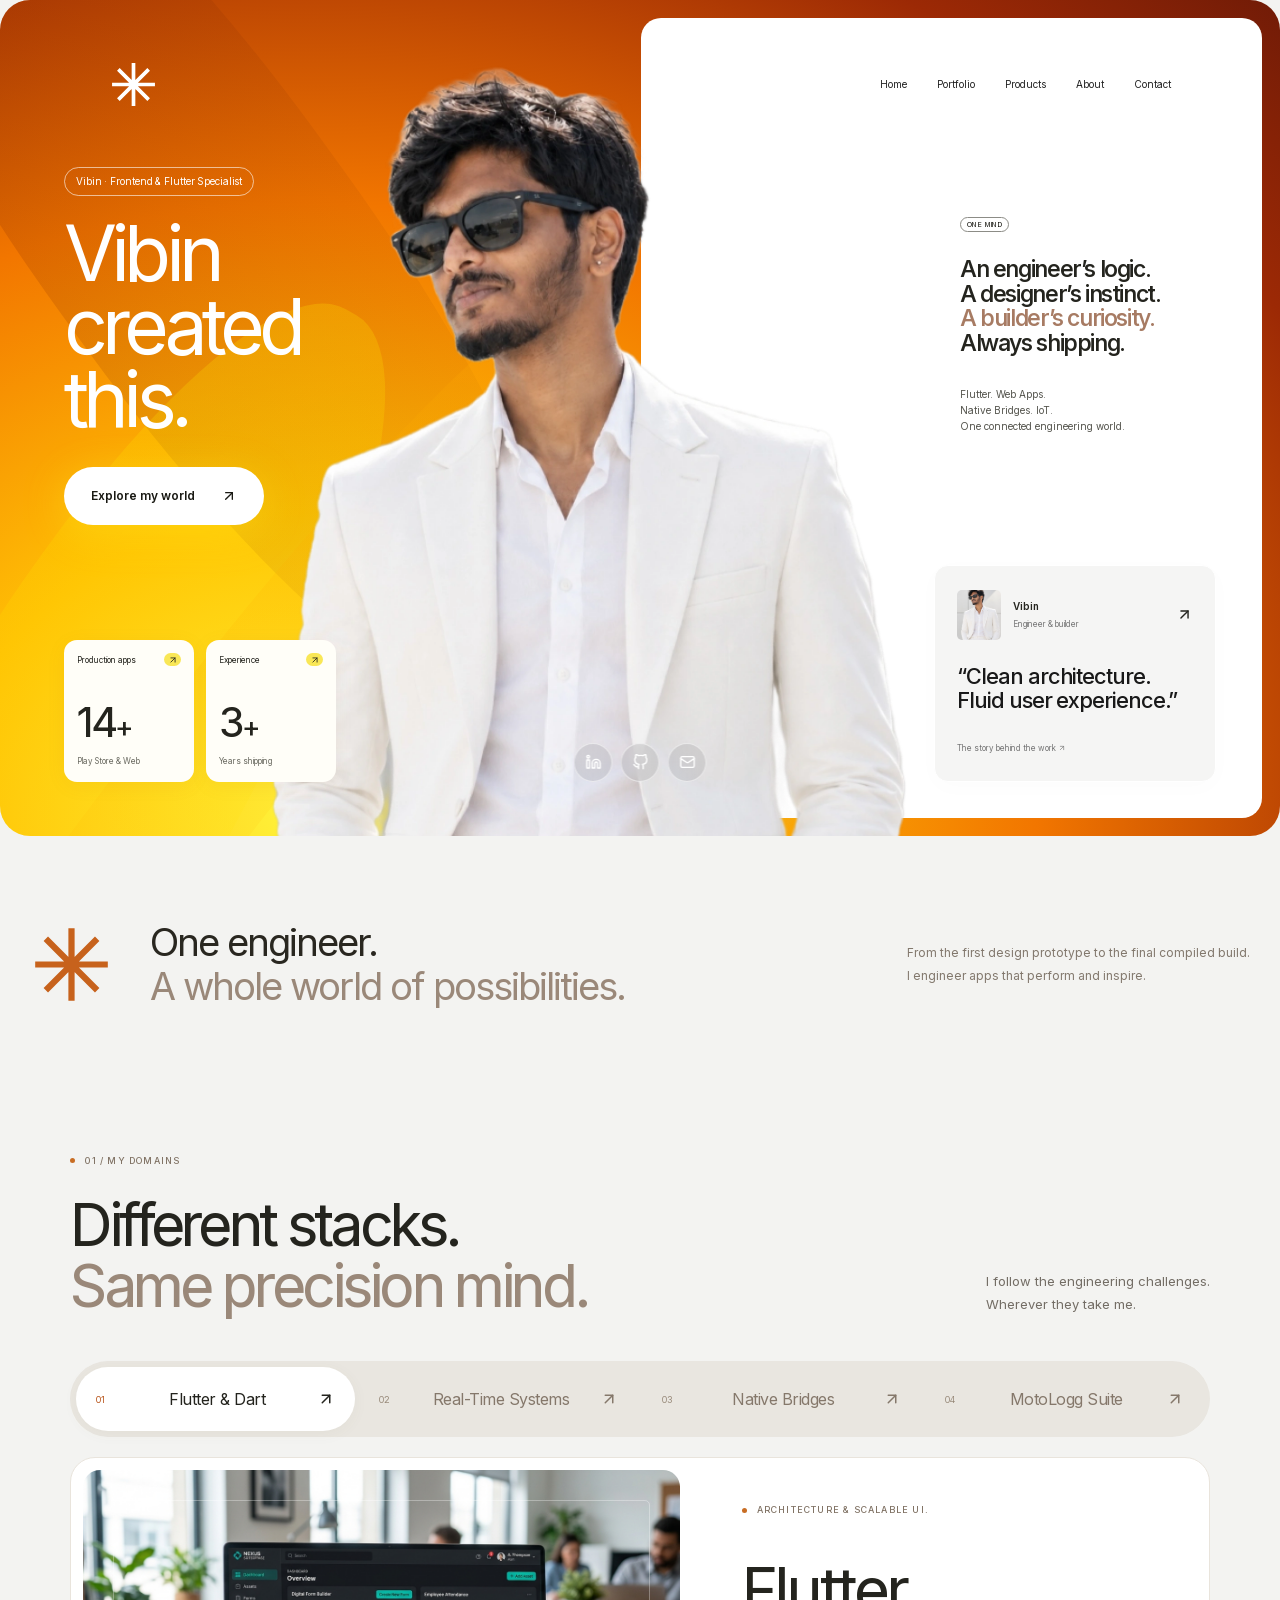
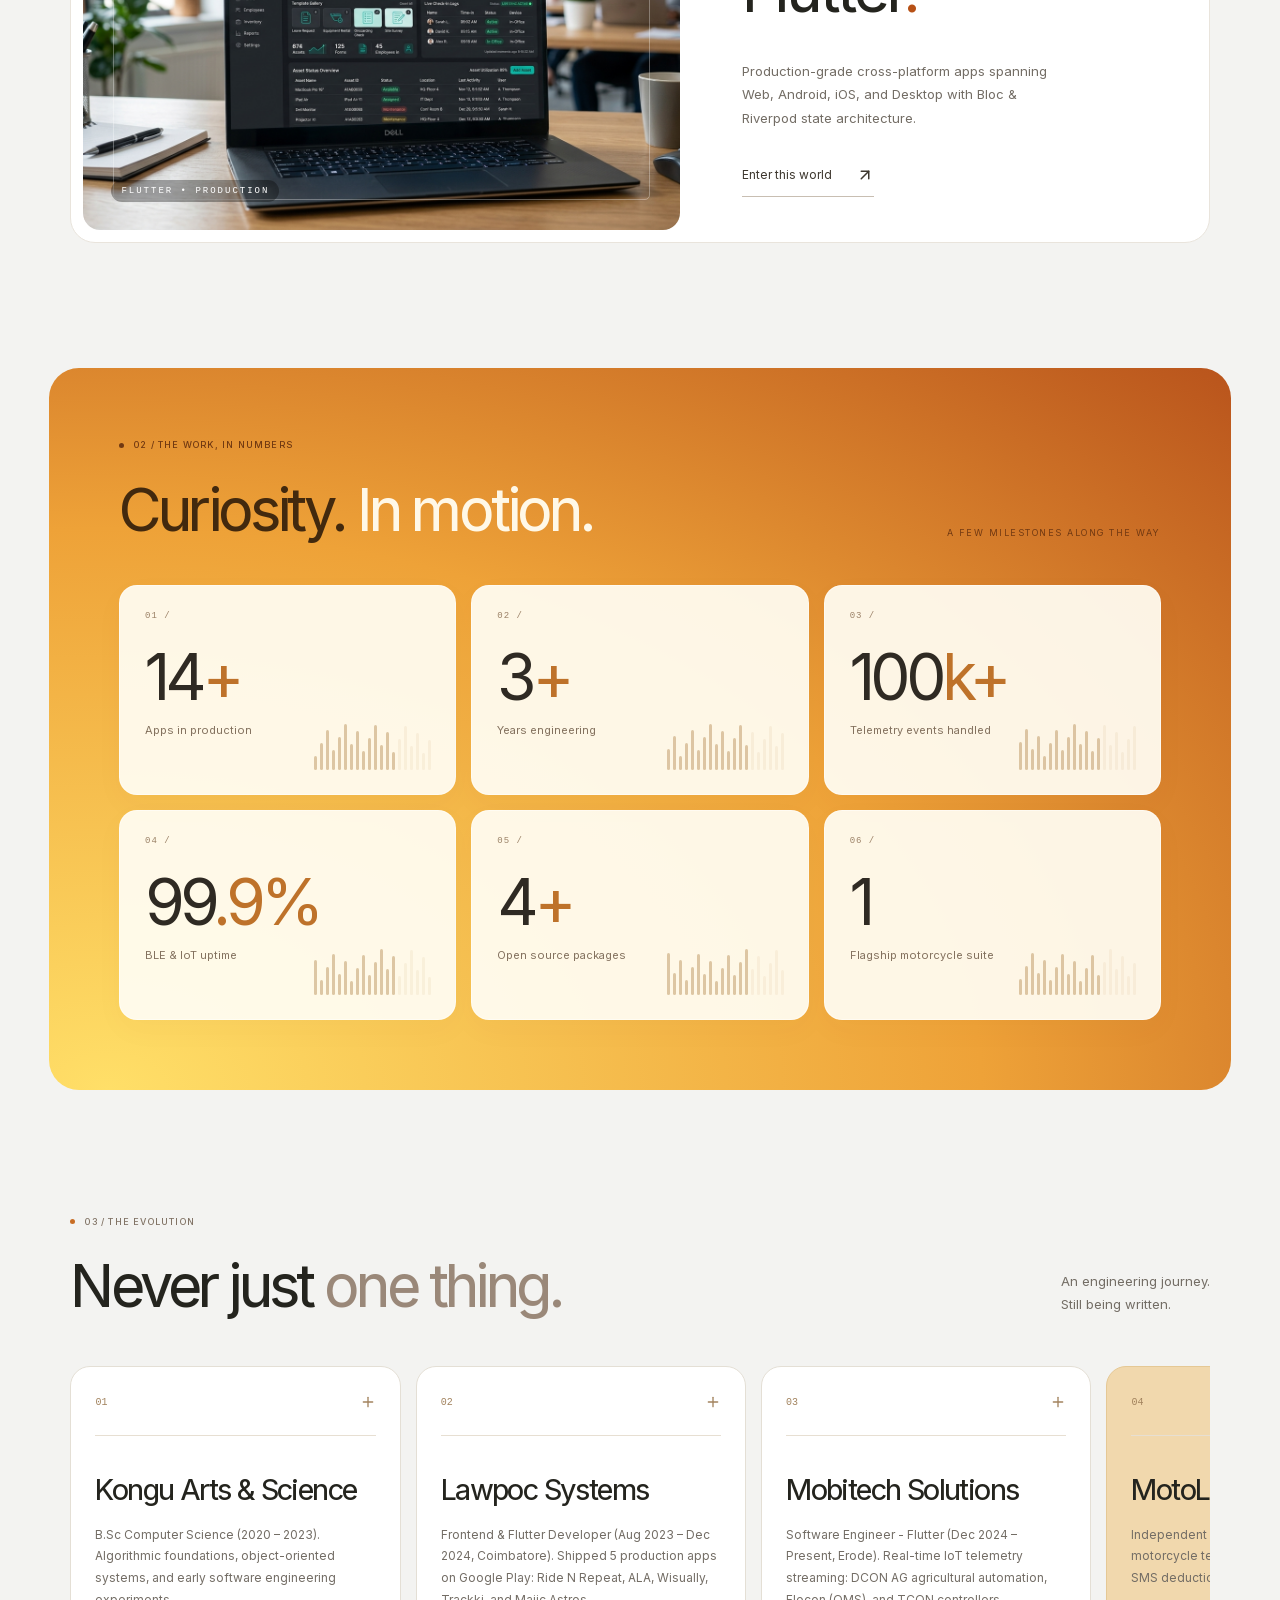
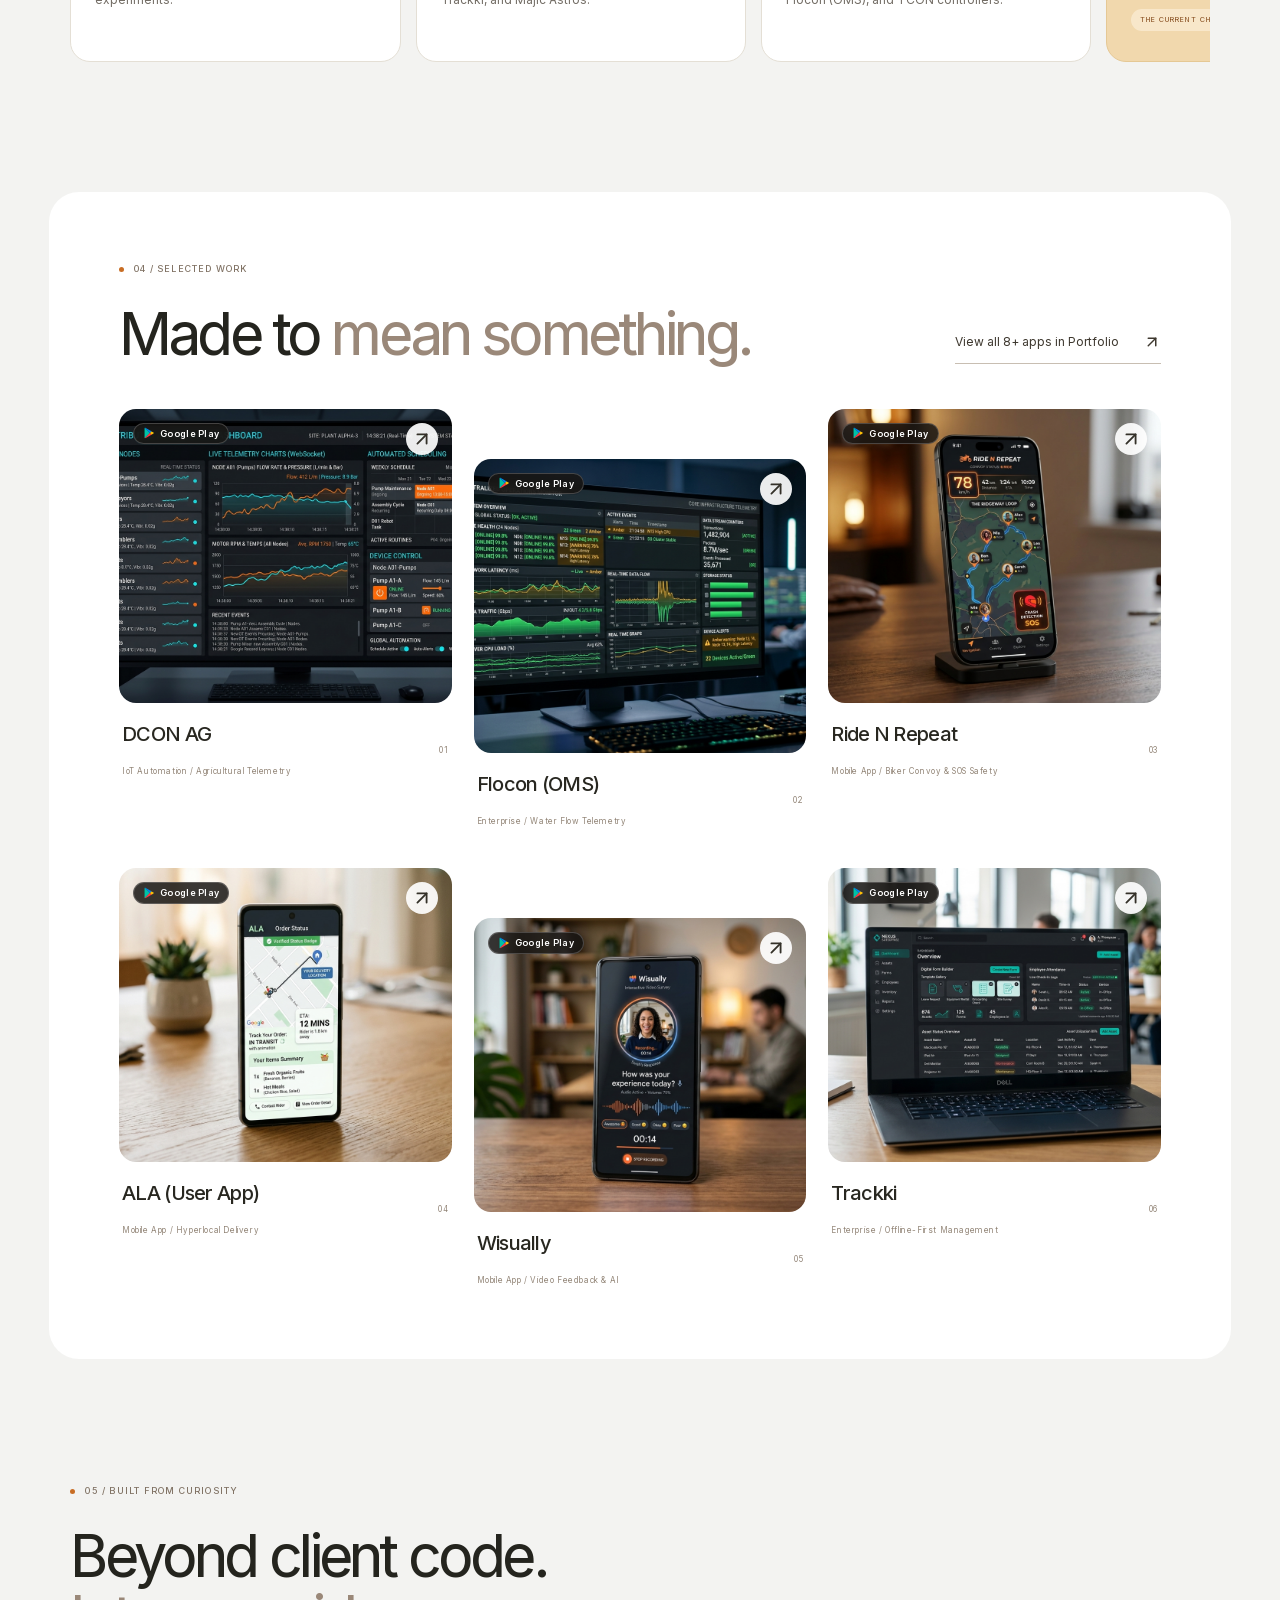
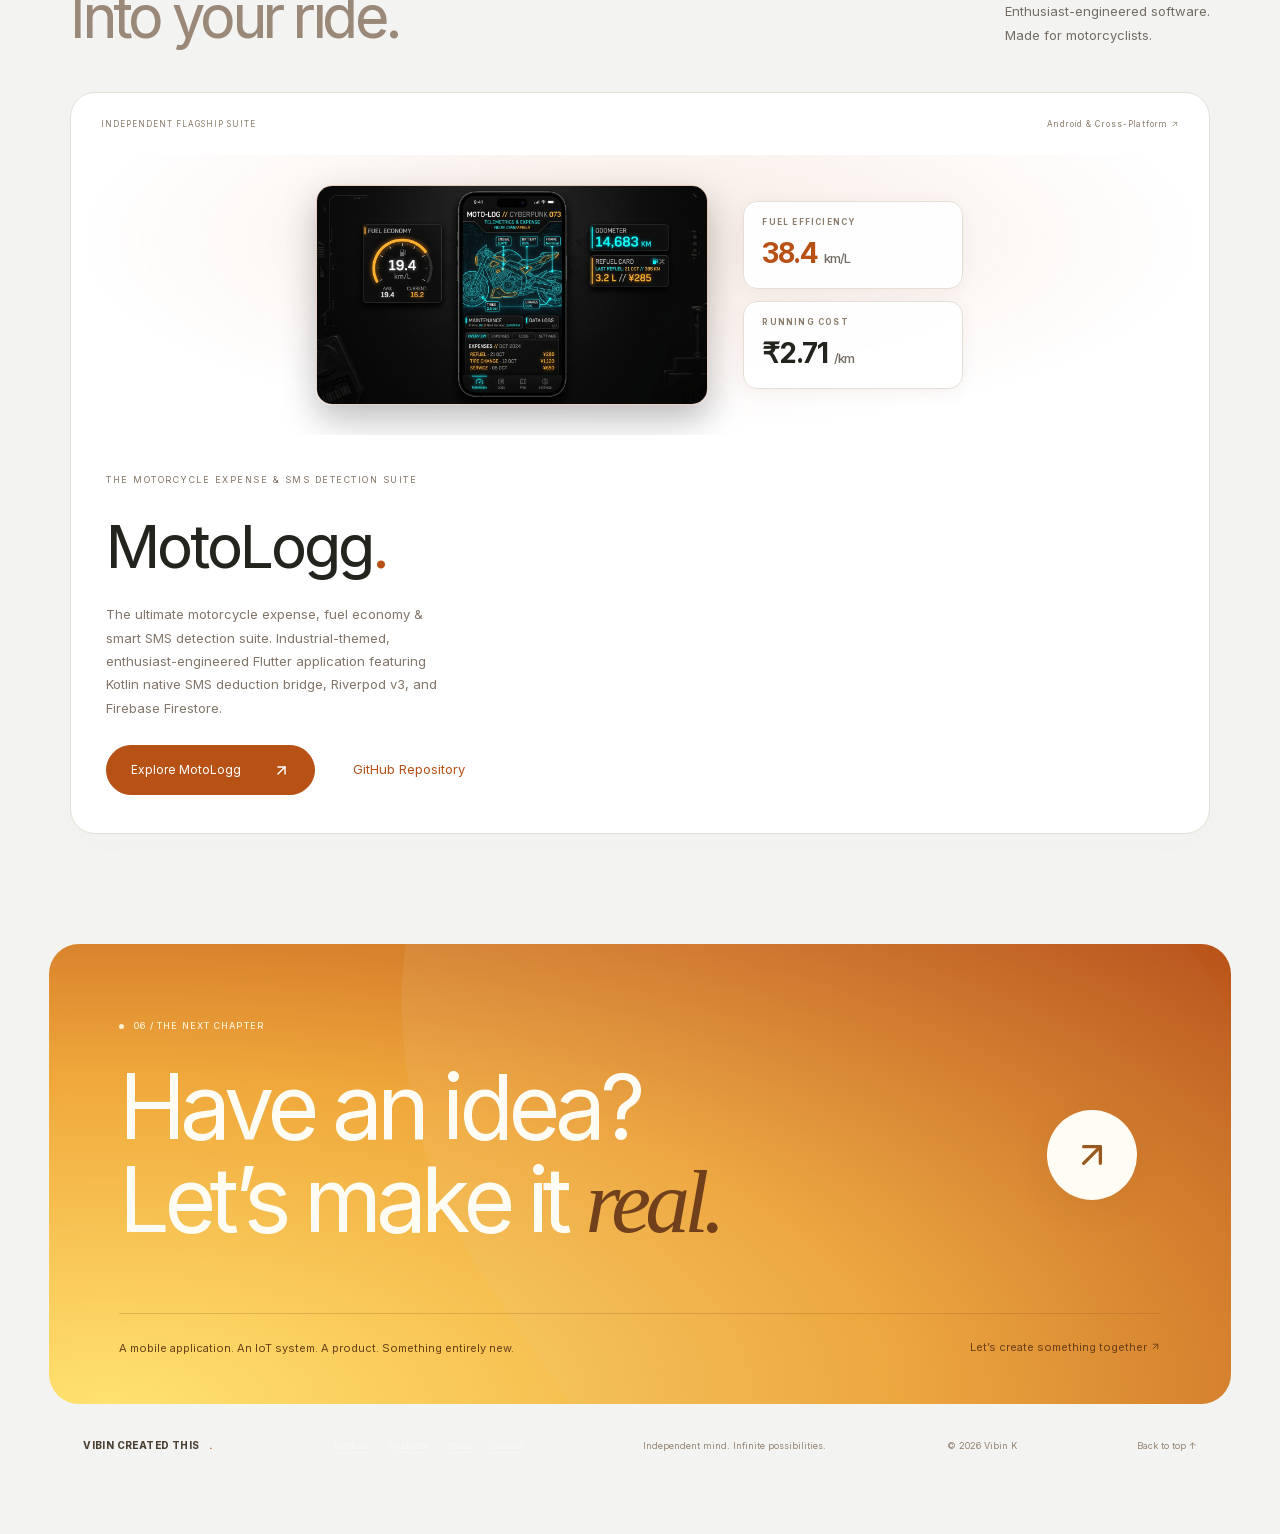
==== index.html @ 24748ceb "initial commit" ====
<!DOCTYPE html>
<html lang="en" class="scroll-smooth">
<head>
  <meta charset="utf-8"/>
  <meta name="viewport" content="width=device-width, initial-scale=1"/>
  <link rel="preload" as="image" href="creator/vibin-hero-portrait.webp" fetchpriority="high"/>
  <link rel="stylesheet" href="css/base.css"/>
  <link rel="stylesheet" href="css/editorial.css"/>
  <link rel="stylesheet" href="css/vibink.css"/>
  <title>Vibin Created This | Frontend Engineer &amp; Flutter Specialist</title>
  <meta name="description" content="Frontend Engineer and Flutter Specialist with 3+ years experience building production applications, IoT telemetry platforms, and MOTO LOGG."/>
  <meta name="theme-color" content="#f3f3f1"/>
  <link rel="shortcut icon" href="favicon.ico"/>
  <link rel="icon" href="favicon.ico" type="image/x-icon" sizes="any"/>
  <link rel="icon" href="icon-192.png" type="image/png" sizes="192x192"/>
  <link rel="icon" href="icon.png" type="image/png" sizes="512x512"/>
  <link rel="apple-touch-icon" href="apple-touch-icon.png"/>
  <script src="js/main.js" defer></script>
</head>
<body class="min-h-screen flex flex-col bg-[#f3f3f1] text-[#24241e] antialiased selection:bg-amber-500/30 selection:text-amber-200">
  <div class="hub editorial-theme" id="top">
    <a class="skip-link" href="#main">Skip to content</a>

    <header class="hub-nav editorial-nav">
      <a class="wordmark" aria-label="Vibin Created This home" href="index.html">
        <span class="brand-symbol">
          <svg width="1em" height="1em" viewBox="0 0 32 32" fill="none" aria-hidden="true" focusable="false">
            <path d="M16 2v28M2 16h28M6.1 6.1l19.8 19.8M6.1 25.9L25.9 6.1" stroke="currentColor" stroke-width="2.4"></path>
          </svg>
        </span>
        <span>VIBIN<br/>CREATED THIS<span class="red">.</span></span>
      </a>

      <nav aria-label="Main navigation" class="">
        <a aria-current="page" href="index.html">Home</a>
        <a href="portfolio.html">Portfolio</a>
        <a href="products.html">Products</a>
        <a href="about.html">About</a>
        <a href="contact.html">Contact</a>
      </nav>

      <a class="nav-contact" href="contact.html">
        Let’s talk <svg xmlns="http://www.w3.org/2000/svg" width="14" height="14" viewBox="0 0 24 24" fill="none" stroke="currentColor" stroke-width="2" stroke-linecap="round" stroke-linejoin="round" class="lucide lucide-arrow-up-right"><path d="M7 7h10v10"></path><path d="M7 17 17 7"></path></svg>
      </a>

      <button class="menu-toggle" aria-label="Open menu" aria-expanded="false">
        <svg xmlns="http://www.w3.org/2000/svg" width="24" height="24" viewBox="0 0 24 24" fill="none" stroke="currentColor" stroke-width="2" stroke-linecap="round" stroke-linejoin="round" class="lucide lucide-menu"><line x1="4" x2="20" y1="12" y2="12"></line><line x1="4" x2="20" y1="6" y2="6"></line><line x1="4" x2="20" y1="18" y2="18"></line></svg>
      </button>
    </header>

    <main id="main">
      <div class="home-editorial">
        <!-- HERO SECTION -->
        <section class="editorial-hero" aria-label="Vibin K, Frontend Engineer &amp; Flutter Specialist">
          <div class="editorial-frame">
            <div class="editorial-white-panel" aria-hidden="true"></div>
            <div class="editorial-ribbons" aria-hidden="true"><i></i><i></i><i></i></div>
            <noscript><style>.editorial-hero .editorial-portrait img { opacity: 1 !important; }</style></noscript>
            <div class="editorial-portrait">
              <img data-ready="true" src="creator/vibin-hero-portrait.webp" alt="Vibin K, Frontend Engineer and Flutter Specialist" width="1757" height="2220" fetchpriority="high" loading="eager" decoding="async"/>
            </div>
            <div class="editorial-intro">
              <span class="editorial-pill">Vibin · Frontend &amp; Flutter Specialist</span>
              <h1>
                <span class="editorial-title-line">Vibin</span>
                <span class="editorial-title-line">created</span>
                <span class="editorial-title-line">this.</span>
              </h1>
              <a class="editorial-button" href="portfolio.html">
                Explore my world 
                <svg xmlns="http://www.w3.org/2000/svg" width="16" height="16" viewBox="0 0 24 24" fill="none" stroke="currentColor" stroke-width="2" stroke-linecap="round" stroke-linejoin="round" class="lucide lucide-arrow-up-right"><path d="M7 7h10v10"></path><path d="M7 17 17 7"></path></svg>
              </a>
            </div>
            <aside class="editorial-note">
              <span class="editorial-mini-pill">ONE MIND</span>
              <h2>An engineer’s logic.<br/>A designer’s instinct.<br/><span>A builder’s curiosity.</span><br/>Always shipping.</h2>
              <p>Flutter. Web Apps.<br/>Native Bridges. IoT.<br/>One connected engineering world.</p>
            </aside>
            <div class="editorial-stats">
              <div>
                <span>Production apps <i><svg xmlns="http://www.w3.org/2000/svg" width="24" height="24" viewBox="0 0 24 24" fill="none" stroke="currentColor" stroke-width="2" stroke-linecap="round" stroke-linejoin="round" class="lucide lucide-arrow-up-right inline-arrow" aria-hidden="true"><path d="M7 7h10v10"></path><path d="M7 17 17 7"></path></svg></i></span>
                <strong>14<span>+</span></strong>
                <small>Play Store &amp; Web</small>
              </div>
              <div>
                <span>Experience <i><svg xmlns="http://www.w3.org/2000/svg" width="24" height="24" viewBox="0 0 24 24" fill="none" stroke="currentColor" stroke-width="2" stroke-linecap="round" stroke-linejoin="round" class="lucide lucide-arrow-up-right inline-arrow" aria-hidden="true"><path d="M7 7h10v10"></path><path d="M7 17 17 7"></path></svg></i></span>
                <strong>3<span>+</span></strong>
                <small>Years shipping</small>
              </div>
            </div>
            <div class="editorial-socials">
              <a href="https://www.linkedin.com/in/vibin-k-a2490424a" target="_blank" rel="noreferrer" aria-label="LinkedIn">
                <svg xmlns="http://www.w3.org/2000/svg" width="16" height="16" viewBox="0 0 24 24" fill="none" stroke="currentColor" stroke-width="2" stroke-linecap="round" stroke-linejoin="round" class="lucide lucide-linkedin"><path d="M16 8a6 6 0 0 1 6 6v7h-4v-7a2 2 0 0 0-2-2 2 2 0 0 0-2 2v7h-4v-7a6 6 0 0 1 6-6z"></path><rect width="4" height="12" x="2" y="9"></rect><circle cx="4" cy="4" r="2"></circle></svg>
              </a>
              <a href="https://github.com/vibink" target="_blank" rel="noreferrer" aria-label="GitHub">
                <svg xmlns="http://www.w3.org/2000/svg" width="16" height="16" viewBox="0 0 24 24" fill="none" stroke="currentColor" stroke-width="2" stroke-linecap="round" stroke-linejoin="round"><path d="M9 19c-5 1.5-5-2.5-7-3m14 6v-3.87a3.37 3.37 0 0 0-.94-2.61c3.14-.35 6.44-1.54 6.44-7A5.44 5.44 0 0 0 20 4.77 5.07 5.07 0 0 0 19.91 1S18.73.65 16 2.48a13.38 13.38 0 0 0-7 0C6.27.65 5.09 1 5.09 1A5.07 5.07 0 0 0 5 4.77a5.44 5.44 0 0 0-1.5 3.78c0 5.42 3.3 6.61 6.44 7A3.37 3.37 0 0 0 9 18.13V22"></path></svg>
              </a>
              <a href="mailto:vibin1023@gmail.com" aria-label="Email">
                <svg xmlns="http://www.w3.org/2000/svg" width="16" height="16" viewBox="0 0 24 24" fill="none" stroke="currentColor" stroke-width="2" stroke-linecap="round" stroke-linejoin="round"><rect width="20" height="16" x="2" y="4" rx="2"></rect><path d="m22 7-8.97 5.7a1.94 1.94 0 0 1-2.06 0L2 7"></path></svg>
              </a>
            </div>
            <a class="editorial-quote" href="about.html">
              <div class="editorial-quote-author">
                <img src="creator/vibin.webp" alt="Vibin K" width="840" height="1050"/>
                <span>Vibin<small>Engineer &amp; builder</small></span>
                <svg xmlns="http://www.w3.org/2000/svg" width="17" height="17" viewBox="0 0 24 24" fill="none" stroke="currentColor" stroke-width="2" stroke-linecap="round" stroke-linejoin="round" class="lucide lucide-arrow-up-right"><path d="M7 7h10v10"></path><path d="M7 17 17 7"></path></svg>
              </div>
              <p>“Clean architecture.<br/>Fluid user experience.”</p>
              <span class="editorial-quote-link">The story behind the work <svg xmlns="http://www.w3.org/2000/svg" width="24" height="24" viewBox="0 0 24 24" fill="none" stroke="currentColor" stroke-width="2" stroke-linecap="round" stroke-linejoin="round" class="lucide lucide-arrow-up-right inline-arrow" aria-hidden="true"><path d="M7 7h10v10"></path><path d="M7 17 17 7"></path></svg></span>
            </a>
          </div>
        </section>

        <!-- PHILOSOPHY SECTION -->
        <section class="home-introduction" aria-label="Engineering philosophy">
          <span class="home-intro-mark" aria-hidden="true">
            <svg width="1em" height="1em" viewBox="0 0 32 32" fill="none" aria-hidden="true" focusable="false">
              <path d="M16 2v28M2 16h28M6.1 6.1l19.8 19.8M6.1 25.9L25.9 6.1" stroke="currentColor" stroke-width="2.4"></path>
            </svg>
          </span>
          <p>One engineer.<br/><span>A whole world of possibilities.</span></p>
          <div>From the first design prototype to the final compiled build.<br/>I engineer apps that perform and inspire.</div>
        </section>

        <!-- SECTION 01: MY DOMAINS -->
        <section id="worlds" class="section worlds">
          <div class="world-content">
            <div>
              <div class="section-heading">
                <div>
                  <div class="eyebrow"><span></span> 01 / MY DOMAINS</div>
                  <h2>Different stacks.<br/><span class="muted">Same precision mind.</span></h2>
                </div>
                <p>I follow the engineering challenges.<br/>Wherever they take me.</p>
              </div>
            </div>
            <div class="world-tabs" role="tablist" aria-label="Engineering domains">
              <button id="world-tab-0" role="tab" aria-selected="true" aria-controls="world-panel"><span>01</span>Flutter &amp; Dart<svg xmlns="http://www.w3.org/2000/svg" width="18" height="18" viewBox="0 0 24 24" fill="none" stroke="currentColor" stroke-width="2" stroke-linecap="round" stroke-linejoin="round" class="lucide lucide-arrow-up-right"><path d="M7 7h10v10"></path><path d="M7 17 17 7"></path></svg></button>
              <button id="world-tab-1" role="tab" aria-selected="false" aria-controls="world-panel"><span>02</span>Real-Time Systems<svg xmlns="http://www.w3.org/2000/svg" width="18" height="18" viewBox="0 0 24 24" fill="none" stroke="currentColor" stroke-width="2" stroke-linecap="round" stroke-linejoin="round" class="lucide lucide-arrow-up-right"><path d="M7 7h10v10"></path><path d="M7 17 17 7"></path></svg></button>
              <button id="world-tab-2" role="tab" aria-selected="false" aria-controls="world-panel"><span>03</span>Native Bridges<svg xmlns="http://www.w3.org/2000/svg" width="18" height="18" viewBox="0 0 24 24" fill="none" stroke="currentColor" stroke-width="2" stroke-linecap="round" stroke-linejoin="round" class="lucide lucide-arrow-up-right"><path d="M7 7h10v10"></path><path d="M7 17 17 7"></path></svg></button>
              <button id="world-tab-3" role="tab" aria-selected="false" aria-controls="world-panel"><span>04</span>MotoLogg Suite<svg xmlns="http://www.w3.org/2000/svg" width="18" height="18" viewBox="0 0 24 24" fill="none" stroke="currentColor" stroke-width="2" stroke-linecap="round" stroke-linejoin="round" class="lucide lucide-arrow-up-right"><path d="M7 7h10v10"></path><path d="M7 17 17 7"></path></svg></button>
            </div>
            <div id="world-panel" role="tabpanel" aria-labelledby="world-tab-0" class="world-panel film-world">
              <div class="world-art" aria-hidden="true">
                <img class="world-photo" src="portfolio/trackki.jpg" alt="Flutter &amp; Dart engineering" loading="lazy" width="480" height="360"/>
                <span class="frame-corner"></span>
                <span class="timecode">FLUTTER • PRODUCTION</span>
              </div>
              <div class="world-description">
                <div class="eyebrow"><span></span> ARCHITECTURE &amp; SCALABLE UI.</div>
                <h3>Flutter<span class="red">.</span></h3>
                <p>Production-grade cross-platform apps spanning Web, Android, iOS, and Desktop with Bloc &amp; Riverpod state architecture.</p>
                <a class="text-link" href="portfolio.html">Enter this world <svg xmlns="http://www.w3.org/2000/svg" width="18" height="18" viewBox="0 0 24 24" fill="none" stroke="currentColor" stroke-width="2" stroke-linecap="round" stroke-linejoin="round" class="lucide lucide-arrow-up-right"><path d="M7 7h10v10"></path><path d="M7 17 17 7"></path></svg></a>
              </div>
            </div>
          </div>
        </section>

        <!-- SECTION 02: THE WORK, IN NUMBERS -->
        <section class="section numbers">
          <div>
            <div class="section-heading">
              <div>
                <div class="eyebrow"><span></span> 02 / THE WORK, IN NUMBERS</div>
                <h2>Curiosity. <span class="muted">In motion.</span></h2>
              </div>
              <span class="small-note">A FEW MILESTONES ALONG THE WAY</span>
            </div>
            <div class="metrics">
              <div class="metric">
                <span class="metric-index">01 /</span>
                <span>14<i>+</i></span>
                <p>Apps in production</p>
                <div class="metric-bars" aria-hidden="true">
                  <i style="height:14px;opacity:1"></i><i style="height:27px;opacity:1"></i><i style="height:40px;opacity:1"></i><i style="height:20px;opacity:1"></i><i style="height:33px;opacity:1"></i><i style="height:46px;opacity:1"></i><i style="height:26px;opacity:1"></i><i style="height:39px;opacity:1"></i><i style="height:19px;opacity:1"></i><i style="height:32px;opacity:1"></i><i style="height:45px;opacity:1"></i><i style="height:25px;opacity:1"></i><i style="height:38px;opacity:1"></i><i style="height:18px;opacity:1"></i><i style="height:31px;opacity:0.2"></i><i style="height:44px;opacity:0.2"></i><i style="height:24px;opacity:0.2"></i><i style="height:37px;opacity:0.2"></i><i style="height:17px;opacity:0.2"></i><i style="height:30px;opacity:0.2"></i>
                </div>
              </div>
              <div class="metric">
                <span class="metric-index">02 /</span>
                <span>3<i>+</i></span>
                <p>Years engineering</p>
                <div class="metric-bars" aria-hidden="true">
                  <i style="height:21px;opacity:1"></i><i style="height:34px;opacity:1"></i><i style="height:14px;opacity:1"></i><i style="height:27px;opacity:1"></i><i style="height:40px;opacity:1"></i><i style="height:20px;opacity:1"></i><i style="height:33px;opacity:1"></i><i style="height:46px;opacity:1"></i><i style="height:26px;opacity:1"></i><i style="height:39px;opacity:1"></i><i style="height:19px;opacity:1"></i><i style="height:32px;opacity:1"></i><i style="height:45px;opacity:1"></i><i style="height:25px;opacity:1"></i><i style="height:38px;opacity:0.2"></i><i style="height:18px;opacity:0.2"></i><i style="height:31px;opacity:0.2"></i><i style="height:44px;opacity:0.2"></i><i style="height:24px;opacity:0.2"></i><i style="height:37px;opacity:0.2"></i>
                </div>
              </div>
              <div class="metric">
                <span class="metric-index">03 /</span>
                <span>100k<i>+</i></span>
                <p>Telemetry events handled</p>
                <div class="metric-bars" aria-hidden="true">
                  <i style="height:28px;opacity:1"></i><i style="height:41px;opacity:1"></i><i style="height:21px;opacity:1"></i><i style="height:34px;opacity:1"></i><i style="height:14px;opacity:1"></i><i style="height:27px;opacity:1"></i><i style="height:40px;opacity:1"></i><i style="height:20px;opacity:1"></i><i style="height:33px;opacity:1"></i><i style="height:46px;opacity:1"></i><i style="height:26px;opacity:1"></i><i style="height:39px;opacity:1"></i><i style="height:19px;opacity:1"></i><i style="height:32px;opacity:1"></i><i style="height:45px;opacity:0.2"></i><i style="height:25px;opacity:0.2"></i><i style="height:38px;opacity:0.2"></i><i style="height:18px;opacity:0.2"></i><i style="height:31px;opacity:0.2"></i><i style="height:44px;opacity:0.2"></i>
                </div>
              </div>
              <div class="metric">
                <span class="metric-index">04 /</span>
                <span>99.9<i>%</i></span>
                <p>BLE &amp; IoT uptime</p>
                <div class="metric-bars" aria-hidden="true">
                  <i style="height:35px;opacity:1"></i><i style="height:15px;opacity:1"></i><i style="height:28px;opacity:1"></i><i style="height:41px;opacity:1"></i><i style="height:21px;opacity:1"></i><i style="height:34px;opacity:1"></i><i style="height:14px;opacity:1"></i><i style="height:27px;opacity:1"></i><i style="height:40px;opacity:1"></i><i style="height:20px;opacity:1"></i><i style="height:33px;opacity:1"></i><i style="height:46px;opacity:1"></i><i style="height:26px;opacity:1"></i><i style="height:39px;opacity:1"></i><i style="height:19px;opacity:0.2"></i><i style="height:32px;opacity:0.2"></i><i style="height:45px;opacity:0.2"></i><i style="height:25px;opacity:0.2"></i><i style="height:38px;opacity:0.2"></i><i style="height:18px;opacity:0.2"></i>
                </div>
              </div>
              <div class="metric">
                <span class="metric-index">05 /</span>
                <span>4<i>+</i></span>
                <p>Open source packages</p>
                <div class="metric-bars" aria-hidden="true">
                  <i style="height:42px;opacity:1"></i><i style="height:22px;opacity:1"></i><i style="height:35px;opacity:1"></i><i style="height:15px;opacity:1"></i><i style="height:28px;opacity:1"></i><i style="height:41px;opacity:1"></i><i style="height:21px;opacity:1"></i><i style="height:34px;opacity:1"></i><i style="height:14px;opacity:1"></i><i style="height:27px;opacity:1"></i><i style="height:40px;opacity:1"></i><i style="height:20px;opacity:1"></i><i style="height:33px;opacity:1"></i><i style="height:46px;opacity:1"></i><i style="height:26px;opacity:0.2"></i><i style="height:39px;opacity:0.2"></i><i style="height:19px;opacity:0.2"></i><i style="height:32px;opacity:0.2"></i><i style="height:45px;opacity:0.2"></i><i style="height:25px;opacity:0.2"></i>
                </div>
              </div>
              <div class="metric">
                <span class="metric-index">06 /</span>
                <span>1<i></i></span>
                <p>Flagship motorcycle suite</p>
                <div class="metric-bars" aria-hidden="true">
                  <i style="height:16px;opacity:1"></i><i style="height:29px;opacity:1"></i><i style="height:42px;opacity:1"></i><i style="height:22px;opacity:1"></i><i style="height:35px;opacity:1"></i><i style="height:15px;opacity:1"></i><i style="height:28px;opacity:1"></i><i style="height:41px;opacity:1"></i><i style="height:21px;opacity:1"></i><i style="height:34px;opacity:1"></i><i style="height:14px;opacity:1"></i><i style="height:27px;opacity:1"></i><i style="height:40px;opacity:1"></i><i style="height:20px;opacity:1"></i><i style="height:33px;opacity:0.2"></i><i style="height:46px;opacity:0.2"></i><i style="height:26px;opacity:0.2"></i><i style="height:39px;opacity:0.2"></i><i style="height:19px;opacity:0.2"></i><i style="height:32px;opacity:0.2"></i>
                </div>
              </div>
            </div>
          </div>
        </section>

        <!-- SECTION 03: THE EVOLUTION -->
        <section class="section journey">
          <div>
            <div class="section-heading">
              <div>
                <div class="eyebrow"><span></span> 03 / THE EVOLUTION</div>
                <h2>Never just <span class="muted">one thing.</span></h2>
              </div>
              <p>An engineering journey.<br/>Still being written.</p>
            </div>
          </div>
          <div class="journey-track" tabindex="0" aria-label="Career journey, scroll horizontally">
            <article>
              <div class="journey-line"><span>01</span><svg xmlns="http://www.w3.org/2000/svg" width="16" height="16" viewBox="0 0 24 24" fill="none" stroke="currentColor" stroke-width="2" stroke-linecap="round" stroke-linejoin="round" class="lucide lucide-plus"><path d="M5 12h14"></path><path d="M12 5v14"></path></svg></div>
              <h3>Kongu Arts &amp; Science</h3>
              <p>B.Sc Computer Science (2020 – 2023). Algorithmic foundations, object-oriented systems, and early software engineering experiments.</p>
            </article>
            <article>
              <div class="journey-line"><span>02</span><svg xmlns="http://www.w3.org/2000/svg" width="16" height="16" viewBox="0 0 24 24" fill="none" stroke="currentColor" stroke-width="2" stroke-linecap="round" stroke-linejoin="round" class="lucide lucide-plus"><path d="M5 12h14"></path><path d="M12 5v14"></path></svg></div>
              <h3>Lawpoc Systems</h3>
              <p>Frontend &amp; Flutter Developer (Aug 2023 – Dec 2024, Coimbatore). Shipped 5 production apps on Google Play: Ride N Repeat, ALA, Wisually, Trackki, and Majic Astros.</p>
            </article>
            <article>
              <div class="journey-line"><span>03</span><svg xmlns="http://www.w3.org/2000/svg" width="16" height="16" viewBox="0 0 24 24" fill="none" stroke="currentColor" stroke-width="2" stroke-linecap="round" stroke-linejoin="round" class="lucide lucide-plus"><path d="M5 12h14"></path><path d="M12 5v14"></path></svg></div>
              <h3>Mobitech Solutions</h3>
              <p>Software Engineer - Flutter (Dec 2024 – Present, Erode). Real-time IoT telemetry streaming: DCON AG agricultural automation, Flocon (OMS), and TCON controllers.</p>
            </article>
            <article>
              <div class="journey-line"><span>04</span><svg xmlns="http://www.w3.org/2000/svg" width="16" height="16" viewBox="0 0 24 24" fill="none" stroke="currentColor" stroke-width="2" stroke-linecap="round" stroke-linejoin="round" class="lucide lucide-plus"><path d="M5 12h14"></path><path d="M12 5v14"></path></svg></div>
              <h3>MotoLogg Flagship</h3>
              <p>Independent Creator (2025 – Present). Full motorcycle telemetry &amp; native Android Kotlin SMS deduction suite.</p>
              <span class="current-tag">THE CURRENT CHAPTER</span>
            </article>
          </div>
        </section>

        <!-- SECTION 04: SELECTED WORK -->
        <section class="section work-list">
          <div>
            <div class="section-heading">
              <div>
                <div class="eyebrow"><span></span> 04 / SELECTED WORK</div>
                <h2>Made to <span class="muted">mean something.</span></h2>
              </div>
              <a class="text-link" href="portfolio.html">View all 8+ apps in Portfolio <svg xmlns="http://www.w3.org/2000/svg" width="18" height="18" viewBox="0 0 24 24" fill="none" stroke="currentColor" stroke-width="2" stroke-linecap="round" stroke-linejoin="round" class="lucide lucide-arrow-up-right"><path d="M7 7h10v10"></path><path d="M7 17 17 7"></path></svg></a>
            </div>
          </div>
          <div class="project-grid">
            <!-- 01: DCON AG -->
            <button id="dconag" class="project-card cover-dconag" type="button">
              <div class="project-cover">
                <span class="playstore-tag">
                  <svg width="12" height="12" viewBox="0 0 24 24" fill="none" xmlns="http://www.w3.org/2000/svg"><path d="M3.6 1.8c-.3.3-.5.8-.5 1.4v17.6c0 .6.2 1.1.5 1.4l.1.1 9.9-9.9v-.2L3.7 1.7l-.1.1z" fill="#00C1A6"/><path d="M16.9 15.5l-3.3-3.3v-.2l3.3-3.3.1.1 3.9 2.2c1.1.6 1.1 1.6 0 2.2l-3.9 2.2-.1.1z" fill="#FFC107"/><path d="M13.6 12.2l-9.9 9.9c.4.4 1.1.4 1.8 0l11.4-6.6-3.3-3.3z" fill="#FF3A44"/><path d="M13.6 11.8l3.3-3.3-11.4-6.6c-.7-.4-1.4-.4-1.8 0l9.9 9.9z" fill="#0086F0"/></svg>
                  Google Play
                </span>
                <img src="portfolio/dconag.jpg" alt="DCON AG — IoT Agricultural Automation Platform" loading="lazy" decoding="async"/>
                <span class="project-open"><svg xmlns="http://www.w3.org/2000/svg" width="22" height="22" viewBox="0 0 24 24" fill="none" stroke="currentColor" stroke-width="2" stroke-linecap="round" stroke-linejoin="round" class="lucide lucide-arrow-up-right"><path d="M7 7h10v10"></path><path d="M7 17 17 7"></path></svg></span>
              </div>
              <div class="project-meta">
                <div>
                  <h3>DCON AG</h3>
                  <span>IoT Automation / Agricultural Telemetry</span>
                </div>
                <span>01</span>
              </div>
            </button>

            <!-- 02: Flocon (OMS) -->
            <button id="oms" class="project-card cover-oms" type="button">
              <div class="project-cover">
                <span class="playstore-tag">
                  <svg width="12" height="12" viewBox="0 0 24 24" fill="none" xmlns="http://www.w3.org/2000/svg"><path d="M3.6 1.8c-.3.3-.5.8-.5 1.4v17.6c0 .6.2 1.1.5 1.4l.1.1 9.9-9.9v-.2L3.7 1.7l-.1.1z" fill="#00C1A6"/><path d="M16.9 15.5l-3.3-3.3v-.2l3.3-3.3.1.1 3.9 2.2c1.1.6 1.1 1.6 0 2.2l-3.9 2.2-.1.1z" fill="#FFC107"/><path d="M13.6 12.2l-9.9 9.9c.4.4 1.1.4 1.8 0l11.4-6.6-3.3-3.3z" fill="#FF3A44"/><path d="M13.6 11.8l3.3-3.3-11.4-6.6c-.7-.4-1.4-.4-1.8 0l9.9 9.9z" fill="#0086F0"/></svg>
                  Google Play
                </span>
                <img src="portfolio/oms.jpg" alt="Flocon (OMS) — Smart Flow Operations System" loading="lazy" decoding="async"/>
                <span class="project-open"><svg xmlns="http://www.w3.org/2000/svg" width="22" height="22" viewBox="0 0 24 24" fill="none" stroke="currentColor" stroke-width="2" stroke-linecap="round" stroke-linejoin="round" class="lucide lucide-arrow-up-right"><path d="M7 7h10v10"></path><path d="M7 17 17 7"></path></svg></span>
              </div>
              <div class="project-meta">
                <div>
                  <h3>Flocon (OMS)</h3>
                  <span>Enterprise / Water Flow Telemetry</span>
                </div>
                <span>02</span>
              </div>
            </button>

            <!-- 03: Ride N Repeat -->
            <button id="ridenrepeat" class="project-card cover-ridenrepeat" type="button">
              <div class="project-cover">
                <span class="playstore-tag">
                  <svg width="12" height="12" viewBox="0 0 24 24" fill="none" xmlns="http://www.w3.org/2000/svg"><path d="M3.6 1.8c-.3.3-.5.8-.5 1.4v17.6c0 .6.2 1.1.5 1.4l.1.1 9.9-9.9v-.2L3.7 1.7l-.1.1z" fill="#00C1A6"/><path d="M16.9 15.5l-3.3-3.3v-.2l3.3-3.3.1.1 3.9 2.2c1.1.6 1.1 1.6 0 2.2l-3.9 2.2-.1.1z" fill="#FFC107"/><path d="M13.6 12.2l-9.9 9.9c.4.4 1.1.4 1.8 0l11.4-6.6-3.3-3.3z" fill="#FF3A44"/><path d="M13.6 11.8l3.3-3.3-11.4-6.6c-.7-.4-1.4-.4-1.8 0l9.9 9.9z" fill="#0086F0"/></svg>
                  Google Play
                </span>
                <img src="portfolio/ridenrepeat.jpg" alt="Ride N Repeat — Motorcycle Convoy Navigation" loading="lazy" decoding="async"/>
                <span class="project-open"><svg xmlns="http://www.w3.org/2000/svg" width="22" height="22" viewBox="0 0 24 24" fill="none" stroke="currentColor" stroke-width="2" stroke-linecap="round" stroke-linejoin="round" class="lucide lucide-arrow-up-right"><path d="M7 7h10v10"></path><path d="M7 17 17 7"></path></svg></span>
              </div>
              <div class="project-meta">
                <div>
                  <h3>Ride N Repeat</h3>
                  <span>Mobile App / Biker Convoy &amp; SOS Safety</span>
                </div>
                <span>03</span>
              </div>
            </button>

            <!-- 04: ALA (User App) -->
            <button id="ala" class="project-card cover-ala" type="button">
              <div class="project-cover">
                <span class="playstore-tag">
                  <svg width="12" height="12" viewBox="0 0 24 24" fill="none" xmlns="http://www.w3.org/2000/svg"><path d="M3.6 1.8c-.3.3-.5.8-.5 1.4v17.6c0 .6.2 1.1.5 1.4l.1.1 9.9-9.9v-.2L3.7 1.7l-.1.1z" fill="#00C1A6"/><path d="M16.9 15.5l-3.3-3.3v-.2l3.3-3.3.1.1 3.9 2.2c1.1.6 1.1 1.6 0 2.2l-3.9 2.2-.1.1z" fill="#FFC107"/><path d="M13.6 12.2l-9.9 9.9c.4.4 1.1.4 1.8 0l11.4-6.6-3.3-3.3z" fill="#FF3A44"/><path d="M13.6 11.8l3.3-3.3-11.4-6.6c-.7-.4-1.4-.4-1.8 0l9.9 9.9z" fill="#0086F0"/></svg>
                  Google Play
                </span>
                <img src="portfolio/ala.jpg" alt="ALA — Hyperlocal On-Demand Delivery User App" loading="lazy" decoding="async"/>
                <span class="project-open"><svg xmlns="http://www.w3.org/2000/svg" width="22" height="22" viewBox="0 0 24 24" fill="none" stroke="currentColor" stroke-width="2" stroke-linecap="round" stroke-linejoin="round" class="lucide lucide-arrow-up-right"><path d="M7 7h10v10"></path><path d="M7 17 17 7"></path></svg></span>
              </div>
              <div class="project-meta">
                <div>
                  <h3>ALA (User App)</h3>
                  <span>Mobile App / Hyperlocal Delivery</span>
                </div>
                <span>04</span>
              </div>
            </button>

            <!-- 05: Wisually -->
            <button id="wisually" class="project-card cover-wisually" type="button">
              <div class="project-cover">
                <span class="playstore-tag">
                  <svg width="12" height="12" viewBox="0 0 24 24" fill="none" xmlns="http://www.w3.org/2000/svg"><path d="M3.6 1.8c-.3.3-.5.8-.5 1.4v17.6c0 .6.2 1.1.5 1.4l.1.1 9.9-9.9v-.2L3.7 1.7l-.1.1z" fill="#00C1A6"/><path d="M16.9 15.5l-3.3-3.3v-.2l3.3-3.3.1.1 3.9 2.2c1.1.6 1.1 1.6 0 2.2l-3.9 2.2-.1.1z" fill="#FFC107"/><path d="M13.6 12.2l-9.9 9.9c.4.4 1.1.4 1.8 0l11.4-6.6-3.3-3.3z" fill="#FF3A44"/><path d="M13.6 11.8l3.3-3.3-11.4-6.6c-.7-.4-1.4-.4-1.8 0l9.9 9.9z" fill="#0086F0"/></svg>
                  Google Play
                </span>
                <img src="portfolio/wisually.jpg" alt="Wisually — Video Feedback &amp; Surveys" loading="lazy" decoding="async"/>
                <span class="project-open"><svg xmlns="http://www.w3.org/2000/svg" width="22" height="22" viewBox="0 0 24 24" fill="none" stroke="currentColor" stroke-width="2" stroke-linecap="round" stroke-linejoin="round" class="lucide lucide-arrow-up-right"><path d="M7 7h10v10"></path><path d="M7 17 17 7"></path></svg></span>
              </div>
              <div class="project-meta">
                <div>
                  <h3>Wisually</h3>
                  <span>Mobile App / Video Feedback &amp; AI</span>
                </div>
                <span>05</span>
              </div>
            </button>

            <!-- 06: Trackki -->
            <button id="trackki" class="project-card cover-trackki" type="button">
              <div class="project-cover">
                <span class="playstore-tag">
                  <svg width="12" height="12" viewBox="0 0 24 24" fill="none" xmlns="http://www.w3.org/2000/svg"><path d="M3.6 1.8c-.3.3-.5.8-.5 1.4v17.6c0 .6.2 1.1.5 1.4l.1.1 9.9-9.9v-.2L3.7 1.7l-.1.1z" fill="#00C1A6"/><path d="M16.9 15.5l-3.3-3.3v-.2l3.3-3.3.1.1 3.9 2.2c1.1.6 1.1 1.6 0 2.2l-3.9 2.2-.1.1z" fill="#FFC107"/><path d="M13.6 12.2l-9.9 9.9c.4.4 1.1.4 1.8 0l11.4-6.6-3.3-3.3z" fill="#FF3A44"/><path d="M13.6 11.8l3.3-3.3-11.4-6.6c-.7-.4-1.4-.4-1.8 0l9.9 9.9z" fill="#0086F0"/></svg>
                  Google Play
                </span>
                <img src="portfolio/trackki.jpg" alt="Trackki — Organization Management Portal" loading="lazy" decoding="async"/>
                <span class="project-open"><svg xmlns="http://www.w3.org/2000/svg" width="22" height="22" viewBox="0 0 24 24" fill="none" stroke="currentColor" stroke-width="2" stroke-linecap="round" stroke-linejoin="round" class="lucide lucide-arrow-up-right"><path d="M7 7h10v10"></path><path d="M7 17 17 7"></path></svg></span>
              </div>
              <div class="project-meta">
                <div>
                  <h3>Trackki</h3>
                  <span>Enterprise / Offline-First Management</span>
                </div>
                <span>06</span>
              </div>
            </button>
          </div>
          <dialog class="project-dialog" aria-labelledby="project-dialog-title"></dialog>
        </section>

        <!-- SECTION 05: PRODUCT SHOWCASE (SINGLE PRODUCT: MOTO LOGG) -->
        <section class="section product-showcase">
          <div>
            <div class="section-heading">
              <div>
                <div class="eyebrow"><span></span> 05 / BUILT FROM CURIOSITY</div>
                <h2>Beyond client code.<br/><span class="muted">Into your ride.</span></h2>
              </div>
              <p>Enthusiast-engineered software.<br/>Made for motorcyclists.</p>
            </div>
          </div>
          <div class="product-grid" style="grid-template-columns: 1fr;">
            <article class="gateway motologg-gateway">
              <div class="gateway-top">
                <span>INDEPENDENT FLAGSHIP SUITE</span>
                <span>Android &amp; Cross-Platform <svg xmlns="http://www.w3.org/2000/svg" width="24" height="24" viewBox="0 0 24 24" fill="none" stroke="currentColor" stroke-width="2" stroke-linecap="round" stroke-linejoin="round" class="lucide lucide-arrow-up-right inline-arrow" aria-hidden="true"><path d="M7 7h10v10"></path><path d="M7 17 17 7"></path></svg></span>
              </div>
              <div class="product-visual" style="height: auto; min-height: 280px; background: radial-gradient(ellipse at 50% 30%, rgba(183, 81, 22, 0.12), transparent 70%); display: flex; align-items: center; justify-content: center; padding: 25px;">
                <div style="display: flex; align-items: center; gap: 35px; flex-wrap: wrap; justify-content: center;">
                  <img src="portfolio/motologg-showcase.jpg" alt="MOTO LOGG Industrial UI" style="max-height: 220px; border-radius: 16px; box-shadow: 0 15px 35px rgba(0,0,0,0.25); border: 1px solid rgba(183, 81, 22, 0.25); object-fit: cover;"/>
                  <div style="display: flex; flex-direction: column; gap: 12px; min-width: 220px;">
                    <div style="background: rgba(255,255,255,0.95); border: 1px solid #e4dfd5; border-radius: 14px; padding: 14px 18px; box-shadow: 0 4px 18px rgba(113, 52, 10, 0.06);">
                      <span style="font-size: 8px; color: #8a7d6c; letter-spacing: 1.2px; font-weight: 700; text-transform: uppercase; display: block; margin-bottom: 4px;">FUEL EFFICIENCY</span>
                      <strong style="font-size: 28px; font-weight: 700; color: #b75116; letter-spacing: -1px; display: block;">38.4 <small style="font-size: 13px; font-weight: 500; color: #736d65;">km/L</small></strong>
                    </div>
                    <div style="background: rgba(255,255,255,0.95); border: 1px solid #e4dfd5; border-radius: 14px; padding: 14px 18px; box-shadow: 0 4px 18px rgba(113, 52, 10, 0.06);">
                      <span style="font-size: 8px; color: #8a7d6c; letter-spacing: 1.2px; font-weight: 700; text-transform: uppercase; display: block; margin-bottom: 4px;">RUNNING COST</span>
                      <strong style="font-size: 28px; font-weight: 700; color: #24241e; letter-spacing: -1px; display: block;">₹2.71 <small style="font-size: 13px; font-weight: 500; color: #736d65;">/km</small></strong>
                    </div>
                  </div>
                </div>
              </div>
              <div class="gateway-content">
                <span class="small-note">THE MOTORCYCLE EXPENSE &amp; SMS DETECTION SUITE</span>
                <h3>MotoLogg<span class="red">.</span></h3>
                <p>The ultimate motorcycle expense, fuel economy &amp; smart SMS detection suite. Industrial-themed, enthusiast-engineered Flutter application featuring Kotlin native SMS deduction bridge, Riverpod v3, and Firebase Firestore.</p>
                <div style="display: flex; align-items: center; gap: 20px; flex-wrap: wrap;">
                  <a class="button button-red" href="products.html">Explore MotoLogg <svg xmlns="http://www.w3.org/2000/svg" width="17" height="17" viewBox="0 0 24 24" fill="none" stroke="currentColor" stroke-width="2" stroke-linecap="round" stroke-linejoin="round" class="lucide lucide-arrow-up-right"><path d="M7 7h10v10"></path><path d="M7 17 17 7"></path></svg></a>
                  <a class="product-secondary-link" href="https://github.com/vibink/motologg" target="_blank" rel="noreferrer" style="color: #b75116;">GitHub Repository</a>
                </div>
              </div>
            </article>
          </div>
        </section>

        <!-- SECTION 06: CONTACT CTA -->
        <section class="section contact-cta">
          <div class="eyebrow"><span></span> 06 / THE NEXT CHAPTER</div>
          <h2>Have an idea?<br/>Let’s make it <em>real.</em></h2>
          <a class="contact-arrow" aria-label="Start a conversation" href="contact.html">
            <svg xmlns="http://www.w3.org/2000/svg" width="24" height="24" viewBox="0 0 24 24" fill="none" stroke="currentColor" stroke-width="2" stroke-linecap="round" stroke-linejoin="round" class="lucide lucide-arrow-up-right"><path d="M7 7h10v10"></path><path d="M7 17 17 7"></path></svg>
          </a>
          <div class="cta-bottom">
            <p>A mobile application. An IoT system. A product. Something entirely new.</p>
            <a href="contact.html">Let’s create something together <svg xmlns="http://www.w3.org/2000/svg" width="24" height="24" viewBox="0 0 24 24" fill="none" stroke="currentColor" stroke-width="2" stroke-linecap="round" stroke-linejoin="round" class="lucide lucide-arrow-up-right inline-arrow" aria-hidden="true"><path d="M7 7h10v10"></path><path d="M7 17 17 7"></path></svg></a>
          </div>
        </section>
      </div>
    </main>

    <footer class="hub-footer">
      <a class="wordmark" href="index.html">VIBIN CREATED THIS<span class="red">.</span></a>
      <nav class="hub-footer-links" aria-label="More">
        <a href="portfolio.html">Portfolio</a>
        <a href="products.html">Products</a>
        <a href="about.html">About</a>
        <a href="contact.html">Contact</a>
      </nav>
      <span>Independent mind. Infinite possibilities.</span>
      <span>© 2026 Vibin K</span>
      <a href="#top">Back to top ↑</a>
    </footer>
  </div>
</body>
</html>
---- css/base.css ----
/*! tailwindcss v4.3.3 | MIT License | https://tailwindcss.com */@layer properties{@supports (((-webkit-hyphens:none)) and (not (margin-trim:inline))) or ((-moz-orient:inline) and (not (color:rgb(from red r g b)))){*,::backdrop,:after,:before{--tw-translate-x:0;--tw-translate-y:0;--tw-translate-z:0;--tw-rotate-x:initial;--tw-rotate-y:initial;--tw-rotate-z:initial;--tw-skew-x:initial;--tw-skew-y:initial;--tw-border-style:solid;--tw-gradient-position:initial;--tw-gradient-from:#0000;--tw-gradient-via:#0000;--tw-gradient-to:#0000;--tw-gradient-stops:initial;--tw-gradient-via-stops:initial;--tw-gradient-from-position:0%;--tw-gradient-via-position:50%;--tw-gradient-to-position:100%;--tw-leading:initial;--tw-font-weight:initial;--tw-tracking:initial;--tw-shadow:0 0 #0000;--tw-shadow-color:initial;--tw-shadow-alpha:100%;--tw-inset-shadow:0 0 #0000;--tw-inset-shadow-color:initial;--tw-inset-shadow-alpha:100%;--tw-ring-color:initial;--tw-ring-shadow:0 0 #0000;--tw-inset-ring-color:initial;--tw-inset-ring-shadow:0 0 #0000;--tw-ring-inset:initial;--tw-ring-offset-width:0px;--tw-ring-offset-color:#fff;--tw-ring-offset-shadow:0 0 #0000;--tw-blur:initial;--tw-brightness:initial;--tw-contrast:initial;--tw-grayscale:initial;--tw-hue-rotate:initial;--tw-invert:initial;--tw-opacity:initial;--tw-saturate:initial;--tw-sepia:initial;--tw-drop-shadow:initial;--tw-drop-shadow-color:initial;--tw-drop-shadow-alpha:100%;--tw-drop-shadow-size:initial;--tw-backdrop-blur:initial;--tw-backdrop-brightness:initial;--tw-backdrop-contrast:initial;--tw-backdrop-grayscale:initial;--tw-backdrop-hue-rotate:initial;--tw-backdrop-invert:initial;--tw-backdrop-opacity:initial;--tw-backdrop-saturate:initial;--tw-backdrop-sepia:initial;--tw-duration:initial;--tw-scale-x:1;--tw-scale-y:1;--tw-scale-z:1}}}@layer theme{:host,:root{--font-sans:-apple-system,BlinkMacSystemFont,"Segoe UI",Roboto,"Helvetica Neue","Noto Sans",Arial,sans-serif,"Apple Color Emoji","Segoe UI Emoji","Segoe UI Symbol","Noto Color Emoji";--font-mono:ui-monospace,SFMono-Regular,Menlo,Monaco,Consolas,"Liberation Mono","Courier New",monospace;--color-orange-400:oklch(75% .183 55.934);--color-orange-500:oklch(70.5% .213 47.604);--color-amber-200:oklch(92.4% .12 95.746);--color-amber-300:oklch(87.9% .169 91.605);--color-amber-400:oklch(82.8% .189 84.429);--color-amber-500:oklch(76.9% .188 70.08);--color-amber-900:oklch(41.4% .112 45.904);--color-cyan-400:oklch(78.9% .154 211.53);--color-cyan-500:oklch(71.5% .143 215.221);--color-blue-500:oklch(62.3% .214 259.815);--color-indigo-900:oklch(35.9% .144 278.697);--color-neutral-100:oklch(97% 0 none);--color-neutral-300:oklch(87% 0 none);--color-neutral-400:oklch(70.8% 0 none);--color-neutral-700:oklch(37.1% 0 none);--color-neutral-800:oklch(26.9% 0 none);--color-neutral-900:oklch(20.5% 0 none);--color-black:#000;--color-white:#fff;--spacing:.25rem;--container-lg:32rem;--container-2xl:42rem;--text-xs:.75rem;--text-xs--line-height:calc(1 / .75);--text-sm:.875rem;--text-sm--line-height:calc(1.25 / .875);--text-base:1rem;--text-base--line-height:calc(1.5 / 1);--text-xl:1.25rem;--text-xl--line-height:calc(1.75 / 1.25);--text-2xl:1.5rem;--text-2xl--line-height:calc(2 / 1.5);--text-3xl:1.875rem;--text-3xl--line-height:calc(2.25 / 1.875);--text-4xl:2.25rem;--text-4xl--line-height:calc(2.5 / 2.25);--text-5xl:3rem;--text-5xl--line-height:1;--text-6xl:3.75rem;--text-6xl--line-height:1;--font-weight-medium:500;--font-weight-semibold:600;--font-weight-bold:700;--font-weight-extrabold:800;--font-weight-black:900;--tracking-tight:-.025em;--tracking-wide:.025em;--tracking-wider:.05em;--tracking-widest:.1em;--leading-relaxed:1.625;--radius-xl:.75rem;--radius-2xl:1rem;--animate-pulse:pulse 2s cubic-bezier(.4,0,.6,1) infinite;--blur-md:12px;--blur-xl:24px;--blur-2xl:40px;--blur-3xl:64px;--default-transition-duration:.15s;--default-transition-timing-function:cubic-bezier(.4,0,.2,1);--default-font-family:var(--font-sans);--default-mono-font-family:var(--font-mono)}}@layer base{*,::backdrop,:after,:before{box-sizing:border-box;border:0 solid;margin:0;padding:0}::file-selector-button{box-sizing:border-box;border:0 solid;margin:0;padding:0}:host,html{-webkit-text-size-adjust:100%;tab-size:4;line-height:1.5;font-family:var(--default-font-family,-apple-system,BlinkMacSystemFont,"Segoe UI",Roboto,"Helvetica Neue","Noto Sans",Arial,sans-serif,"Apple Color Emoji","Segoe UI Emoji","Segoe UI Symbol","Noto Color Emoji");font-feature-settings:var(--default-font-feature-settings,normal);font-variation-settings:var(--default-font-variation-settings,normal);-webkit-tap-highlight-color:transparent}hr{height:0;color:inherit;border-top-width:1px}abbr:where([title]){-webkit-text-decoration:underline dotted;text-decoration:underline dotted}h1,h2,h3,h4,h5,h6{font-size:inherit;font-weight:inherit}a{color:inherit;-webkit-text-decoration:inherit;text-decoration:inherit}b,strong{font-weight:bolder}code,kbd,pre,samp{font-family:var(--default-mono-font-family,ui-monospace,SFMono-Regular,Menlo,Monaco,Consolas,"Liberation Mono","Courier New",monospace);font-feature-settings:var(--default-mono-font-feature-settings,normal);font-variation-settings:var(--default-mono-font-variation-settings,normal);font-size:1em}small{font-size:80%}sub,sup{vertical-align:baseline;font-size:75%;line-height:0;position:relative}sub{bottom:-.25em}sup{top:-.5em}table{text-indent:0;border-color:inherit;border-collapse:collapse}:-moz-focusring:where(:not(iframe)){outline:auto}progress{vertical-align:baseline}summary{display:list-item}menu,ol,ul{list-style:none}audio,canvas,embed,iframe,img,object,svg,video{vertical-align:middle;display:block}img,video{max-width:100%;height:auto}button,input,optgroup,select,textarea{font:inherit;font-feature-settings:inherit;font-variation-settings:inherit;letter-spacing:inherit;color:inherit;opacity:1;background-color:#0000;border-radius:0}::file-selector-button{font:inherit;font-feature-settings:inherit;font-variation-settings:inherit;letter-spacing:inherit;color:inherit;opacity:1;background-color:#0000;border-radius:0}:where(select:is([multiple],[size])) optgroup{font-weight:bolder}:where(select:is([multiple],[size])) optgroup option{padding-inline-start:20px}::file-selector-button{margin-inline-end:4px}::placeholder{opacity:1}@supports (not ((-webkit-appearance:-apple-pay-button))) or (contain-intrinsic-size:1px){::placeholder{color:currentColor}@supports (color:color-mix(in lab,red,red)){::placeholder{color:color-mix(in oklab,currentcolor 50%,transparent)}}}textarea{resize:vertical}::-webkit-search-decoration{-webkit-appearance:none}::-webkit-date-and-time-value{min-height:1lh;text-align:inherit}::-webkit-datetime-edit{display:inline-flex}::-webkit-datetime-edit-fields-wrapper{padding:0}::-webkit-datetime-edit,::-webkit-datetime-edit-year-field{padding-block:0}::-webkit-datetime-edit-day-field,::-webkit-datetime-edit-month-field{padding-block:0}::-webkit-datetime-edit-hour-field,::-webkit-datetime-edit-minute-field{padding-block:0}::-webkit-datetime-edit-millisecond-field,::-webkit-datetime-edit-second-field{padding-block:0}::-webkit-datetime-edit-meridiem-field{padding-block:0}::-webkit-calendar-picker-indicator{line-height:1}:-moz-ui-invalid{box-shadow:none}button,input:where([type=button],[type=reset],[type=submit]){appearance:button}::file-selector-button{appearance:button}::-webkit-inner-spin-button,::-webkit-outer-spin-button{height:auto}[hidden]:where(:not([hidden=until-found])){display:none!important}}@layer components;@layer utilities{.pointer-events-none{pointer-events:none}.collapse{visibility:collapse}.invisible{visibility:hidden}.visible{visibility:visible}.sr-only{clip-path:inset(50%);white-space:nowrap;border-width:0;width:1px;height:1px;margin:-1px;padding:0;overflow:hidden}.absolute,.sr-only{position:absolute}.fixed{position:fixed}.relative{position:relative}.static{position:static}.inset-0{inset:0}.top-1\/2{top:50%}.top-1\/3{top:33.3333%}.left-1\/2{left:50%}.z-10{z-index:10}.mx-auto{margin-inline:auto}.my-6{margin-block:calc(var(--spacing) * 6)}.mb-2{margin-bottom:calc(var(--spacing) * 2)}.mb-4{margin-bottom:calc(var(--spacing) * 4)}.mb-6{margin-bottom:calc(var(--spacing) * 6)}.mb-8{margin-bottom:calc(var(--spacing) * 8)}.mb-10{margin-bottom:calc(var(--spacing) * 10)}.block{display:block}.contents{display:contents}.flex{display:flex}.grid{display:grid}.hidden{display:none}.inline{display:inline}.inline-flex{display:inline-flex}.table{display:table}.h-3\.5{height:calc(var(--spacing) * 3.5)}.h-4{height:calc(var(--spacing) * 4)}.h-6{height:calc(var(--spacing) * 6)}.h-12{height:calc(var(--spacing) * 12)}.h-64{height:calc(var(--spacing) * 64)}.h-96{height:calc(var(--spacing) * 96)}.min-h-\[70vh\]{min-height:70vh}.min-h-screen{min-height:100vh}.w-3\.5{width:calc(var(--spacing) * 3.5)}.w-4{width:calc(var(--spacing) * 4)}.w-6{width:calc(var(--spacing) * 6)}.w-12{width:calc(var(--spacing) * 12)}.w-64{width:calc(var(--spacing) * 64)}.w-96{width:calc(var(--spacing) * 96)}.w-full{width:100%}.max-w-2xl{max-width:var(--container-2xl)}.max-w-lg{max-width:var(--container-lg)}.grow{flex-grow:1}.-translate-x-1\/2{--tw-translate-x:calc(calc(1 / 2 * 100%) * -1)}.-translate-x-1\/2,.-translate-y-1\/2{translate:var(--tw-translate-x) var(--tw-translate-y)}.-translate-y-1\/2{--tw-translate-y:calc(calc(1 / 2 * 100%) * -1)}.transform{transform:var(--tw-rotate-x,) var(--tw-rotate-y,) var(--tw-rotate-z,) var(--tw-skew-x,) var(--tw-skew-y,)}.animate-pulse{animation:var(--animate-pulse)}.flex-col{flex-direction:column}.items-center{align-items:center}.justify-between{justify-content:space-between}.justify-center{justify-content:center}.gap-2{gap:calc(var(--spacing) * 2)}.gap-2\.5{gap:calc(var(--spacing) * 2.5)}.gap-4{gap:calc(var(--spacing) * 4)}.truncate{text-overflow:ellipsis;white-space:nowrap}.overflow-hidden,.truncate{overflow:hidden}.scroll-smooth{scroll-behavior:smooth}.rounded{border-radius:.25rem}.rounded-2xl{border-radius:var(--radius-2xl)}.rounded-full{border-radius:3.40282e+38px}.rounded-xl{border-radius:var(--radius-xl)}.border{border-style:var(--tw-border-style);border-width:1px}.border-t{border-top-style:var(--tw-border-style);border-top-width:1px}.border-amber-500\/20{border-color:#f99c0033}@supports (color:color-mix(in lab,red,red)){.border-amber-500\/20{border-color:color-mix(in oklab,var(--color-amber-500) 20%,transparent)}}.border-neutral-700\/60{border-color:#40404099}@supports (color:color-mix(in lab,red,red)){.border-neutral-700\/60{border-color:color-mix(in oklab,var(--color-neutral-700) 60%,transparent)}}.border-neutral-800\/80{border-color:#262626cc}@supports (color:color-mix(in lab,red,red)){.border-neutral-800\/80{border-color:color-mix(in oklab,var(--color-neutral-800) 80%,transparent)}}.bg-\[\#09090b\]{background-color:#09090b}.bg-amber-500\/10{background-color:#f99c001a}@supports (color:color-mix(in lab,red,red)){.bg-amber-500\/10{background-color:color-mix(in oklab,var(--color-amber-500) 10%,transparent)}}.bg-neutral-800\/80{background-color:#262626cc}@supports (color:color-mix(in lab,red,red)){.bg-neutral-800\/80{background-color:color-mix(in oklab,var(--color-neutral-800) 80%,transparent)}}.bg-neutral-800\/90{background-color:#262626e6}@supports (color:color-mix(in lab,red,red)){.bg-neutral-800\/90{background-color:color-mix(in oklab,var(--color-neutral-800) 90%,transparent)}}.bg-neutral-900\/40{background-color:#17171766}@supports (color:color-mix(in lab,red,red)){.bg-neutral-900\/40{background-color:color-mix(in oklab,var(--color-neutral-900) 40%,transparent)}}.bg-neutral-900\/60{background-color:#17171799}@supports (color:color-mix(in lab,red,red)){.bg-neutral-900\/60{background-color:color-mix(in oklab,var(--color-neutral-900) 60%,transparent)}}.bg-orange-500\/10{background-color:#fe6e001a}@supports (color:color-mix(in lab,red,red)){.bg-orange-500\/10{background-color:color-mix(in oklab,var(--color-orange-500) 10%,transparent)}}.bg-gradient-to-b{--tw-gradient-position:to bottom in oklab}.bg-gradient-to-b,.bg-gradient-to-br{background-image:linear-gradient(var(--tw-gradient-stops))}.bg-gradient-to-br{--tw-gradient-position:to bottom right in oklab}.bg-gradient-to-r{--tw-gradient-position:to right in oklab;background-image:linear-gradient(var(--tw-gradient-stops))}.from-amber-400{--tw-gradient-from:var(--color-amber-400);--tw-gradient-stops:var(--tw-gradient-via-stops,var(--tw-gradient-position),var(--tw-gradient-from) var(--tw-gradient-from-position),var(--tw-gradient-to) var(--tw-gradient-to-position))}.from-amber-500{--tw-gradient-from:var(--color-amber-500);--tw-gradient-stops:var(--tw-gradient-via-stops,var(--tw-gradient-position),var(--tw-gradient-from) var(--tw-gradient-from-position),var(--tw-gradient-to) var(--tw-gradient-to-position))}.from-amber-500\/20{--tw-gradient-from:#f99c0033}@supports (color:color-mix(in lab,red,red)){.from-amber-500\/20{--tw-gradient-from:color-mix(in oklab,var(--color-amber-500) 20%,transparent)}}.from-amber-500\/20{--tw-gradient-stops:var(--tw-gradient-via-stops,var(--tw-gradient-position),var(--tw-gradient-from) var(--tw-gradient-from-position),var(--tw-gradient-to) var(--tw-gradient-to-position))}.from-blue-500\/20{--tw-gradient-from:#3080ff33}@supports (color:color-mix(in lab,red,red)){.from-blue-500\/20{--tw-gradient-from:color-mix(in oklab,var(--color-blue-500) 20%,transparent)}}.from-blue-500\/20{--tw-gradient-stops:var(--tw-gradient-via-stops,var(--tw-gradient-position),var(--tw-gradient-from) var(--tw-gradient-from-position),var(--tw-gradient-to) var(--tw-gradient-to-position))}.from-white{--tw-gradient-from:var(--color-white);--tw-gradient-stops:var(--tw-gradient-via-stops,var(--tw-gradient-position),var(--tw-gradient-from) var(--tw-gradient-from-position),var(--tw-gradient-to) var(--tw-gradient-to-position))}.via-cyan-500\/10{--tw-gradient-via:#00b7d71a}@supports (color:color-mix(in lab,red,red)){.via-cyan-500\/10{--tw-gradient-via:color-mix(in oklab,var(--color-cyan-500) 10%,transparent)}}.via-cyan-500\/10{--tw-gradient-via-stops:var(--tw-gradient-position),var(--tw-gradient-from) var(--tw-gradient-from-position),var(--tw-gradient-via) var(--tw-gradient-via-position),var(--tw-gradient-to) var(--tw-gradient-to-position);--tw-gradient-stops:var(--tw-gradient-via-stops)}.via-neutral-100{--tw-gradient-via:var(--color-neutral-100);--tw-gradient-via-stops:var(--tw-gradient-position),var(--tw-gradient-from) var(--tw-gradient-from-position),var(--tw-gradient-via) var(--tw-gradient-via-position),var(--tw-gradient-to) var(--tw-gradient-to-position);--tw-gradient-stops:var(--tw-gradient-via-stops)}.via-orange-400{--tw-gradient-via:var(--color-orange-400);--tw-gradient-via-stops:var(--tw-gradient-position),var(--tw-gradient-from) var(--tw-gradient-from-position),var(--tw-gradient-via) var(--tw-gradient-via-position),var(--tw-gradient-to) var(--tw-gradient-to-position);--tw-gradient-stops:var(--tw-gradient-via-stops)}.via-orange-500\/10{--tw-gradient-via:#fe6e001a}@supports (color:color-mix(in lab,red,red)){.via-orange-500\/10{--tw-gradient-via:color-mix(in oklab,var(--color-orange-500) 10%,transparent)}}.via-orange-500\/10{--tw-gradient-via-stops:var(--tw-gradient-position),var(--tw-gradient-from) var(--tw-gradient-from-position),var(--tw-gradient-via) var(--tw-gradient-via-position),var(--tw-gradient-to) var(--tw-gradient-to-position);--tw-gradient-stops:var(--tw-gradient-via-stops)}.to-amber-200{--tw-gradient-to:var(--color-amber-200);--tw-gradient-stops:var(--tw-gradient-via-stops,var(--tw-gradient-position),var(--tw-gradient-from) var(--tw-gradient-from-position),var(--tw-gradient-to) var(--tw-gradient-to-position))}.to-amber-900\/30{--tw-gradient-to:#7b33064d}@supports (color:color-mix(in lab,red,red)){.to-amber-900\/30{--tw-gradient-to:color-mix(in oklab,var(--color-amber-900) 30%,transparent)}}.to-amber-900\/30{--tw-gradient-stops:var(--tw-gradient-via-stops,var(--tw-gradient-position),var(--tw-gradient-from) var(--tw-gradient-from-position),var(--tw-gradient-to) var(--tw-gradient-to-position))}.to-indigo-900\/30{--tw-gradient-to:#312c854d}@supports (color:color-mix(in lab,red,red)){.to-indigo-900\/30{--tw-gradient-to:color-mix(in oklab,var(--color-indigo-900) 30%,transparent)}}.to-indigo-900\/30{--tw-gradient-stops:var(--tw-gradient-via-stops,var(--tw-gradient-position),var(--tw-gradient-from) var(--tw-gradient-from-position),var(--tw-gradient-to) var(--tw-gradient-to-position))}.to-neutral-400{--tw-gradient-to:var(--color-neutral-400);--tw-gradient-stops:var(--tw-gradient-via-stops,var(--tw-gradient-position),var(--tw-gradient-from) var(--tw-gradient-from-position),var(--tw-gradient-to) var(--tw-gradient-to-position))}.to-orange-500{--tw-gradient-to:var(--color-orange-500);--tw-gradient-stops:var(--tw-gradient-via-stops,var(--tw-gradient-position),var(--tw-gradient-from) var(--tw-gradient-from-position),var(--tw-gradient-to) var(--tw-gradient-to-position))}.bg-clip-text{-webkit-background-clip:text;background-clip:text}.p-6{padding:calc(var(--spacing) * 6)}.px-3{padding-inline:calc(var(--spacing) * 3)}.px-3\.5{padding-inline:calc(var(--spacing) * 3.5)}.px-4{padding-inline:calc(var(--spacing) * 4)}.px-5{padding-inline:calc(var(--spacing) * 5)}.px-6{padding-inline:calc(var(--spacing) * 6)}.px-8{padding-inline:calc(var(--spacing) * 8)}.py-1{padding-block:var(--spacing)}.py-1\.5{padding-block:calc(var(--spacing) * 1.5)}.py-3{padding-block:calc(var(--spacing) * 3)}.py-3\.5{padding-block:calc(var(--spacing) * 3.5)}.py-6{padding-block:calc(var(--spacing) * 6)}.py-16{padding-block:calc(var(--spacing) * 16)}.pt-4{padding-top:calc(var(--spacing) * 4)}.text-center{text-align:center}.text-2xl{font-size:var(--text-2xl);line-height:var(--tw-leading,var(--text-2xl--line-height))}.text-3xl{font-size:var(--text-3xl);line-height:var(--tw-leading,var(--text-3xl--line-height))}.text-4xl{font-size:var(--text-4xl);line-height:var(--tw-leading,var(--text-4xl--line-height))}.text-base{font-size:var(--text-base);line-height:var(--tw-leading,var(--text-base--line-height))}.text-sm{font-size:var(--text-sm);line-height:var(--tw-leading,var(--text-sm--line-height))}.text-xs{font-size:var(--text-xs);line-height:var(--tw-leading,var(--text-xs--line-height))}.leading-relaxed{--tw-leading:var(--leading-relaxed);line-height:var(--leading-relaxed)}.font-black{--tw-font-weight:var(--font-weight-black);font-weight:var(--font-weight-black)}.font-bold{--tw-font-weight:var(--font-weight-bold);font-weight:var(--font-weight-bold)}.font-extrabold{--tw-font-weight:var(--font-weight-extrabold);font-weight:var(--font-weight-extrabold)}.font-medium{--tw-font-weight:var(--font-weight-medium);font-weight:var(--font-weight-medium)}.font-semibold{--tw-font-weight:var(--font-weight-semibold);font-weight:var(--font-weight-semibold)}.tracking-tight{--tw-tracking:var(--tracking-tight);letter-spacing:var(--tracking-tight)}.tracking-wide{--tw-tracking:var(--tracking-wide);letter-spacing:var(--tracking-wide)}.tracking-wider{--tw-tracking:var(--tracking-wider);letter-spacing:var(--tracking-wider)}.tracking-widest{--tw-tracking:var(--tracking-widest);letter-spacing:var(--tracking-widest)}.text-amber-300{color:var(--color-amber-300)}.text-amber-400{color:var(--color-amber-400)}.text-amber-400\/90{color:#fcbb00e6}@supports (color:color-mix(in lab,red,red)){.text-amber-400\/90{color:color-mix(in oklab,var(--color-amber-400) 90%,transparent)}}.text-amber-500\/80{color:#f99c00cc}@supports (color:color-mix(in lab,red,red)){.text-amber-500\/80{color:color-mix(in oklab,var(--color-amber-500) 80%,transparent)}}.text-black{color:var(--color-black)}.text-cyan-400{color:var(--color-cyan-400)}.text-neutral-100{color:var(--color-neutral-100)}.text-neutral-300\/90{color:#d4d4d4e6}@supports (color:color-mix(in lab,red,red)){.text-neutral-300\/90{color:color-mix(in oklab,var(--color-neutral-300) 90%,transparent)}}.text-neutral-400{color:var(--color-neutral-400)}.text-transparent{color:#0000}.text-white{color:var(--color-white)}.uppercase{text-transform:uppercase}.underline{text-decoration-line:underline}.antialiased{-webkit-font-smoothing:antialiased;-moz-osx-font-smoothing:grayscale}.opacity-0{opacity:0}.shadow-2xl{--tw-shadow:0 25px 50px -12px var(--tw-shadow-color,#00000040)}.shadow-2xl,.shadow-inner{box-shadow:var(--tw-inset-shadow),var(--tw-inset-ring-shadow),var(--tw-ring-offset-shadow),var(--tw-ring-shadow),var(--tw-shadow)}.shadow-inner{--tw-shadow:inset 0 2px 4px 0 var(--tw-shadow-color,#0000000d)}.shadow-lg{--tw-shadow:0 10px 15px -3px var(--tw-shadow-color,#0000001a),0 4px 6px -4px var(--tw-shadow-color,#0000001a)}.shadow-lg,.shadow-md{box-shadow:var(--tw-inset-shadow),var(--tw-inset-ring-shadow),var(--tw-ring-offset-shadow),var(--tw-ring-shadow),var(--tw-shadow)}.shadow-md{--tw-shadow:0 4px 6px -1px var(--tw-shadow-color,#0000001a),0 2px 4px -2px var(--tw-shadow-color,#0000001a)}.ring{--tw-ring-shadow:var(--tw-ring-inset,) 0 0 0 calc(1px + var(--tw-ring-offset-width)) var(--tw-ring-color,currentcolor);box-shadow:var(--tw-inset-shadow),var(--tw-inset-ring-shadow),var(--tw-ring-offset-shadow),var(--tw-ring-shadow),var(--tw-shadow)}.shadow-orange-500\/20{--tw-shadow-color:#fe6e0033}@supports (color:color-mix(in lab,red,red)){.shadow-orange-500\/20{--tw-shadow-color:color-mix(in oklab,color-mix(in oklab,var(--color-orange-500) 20%,transparent) var(--tw-shadow-alpha),transparent)}}.blur-2xl{--tw-blur:blur(var(--blur-2xl))}.blur-2xl,.blur-3xl{filter:var(--tw-blur,) var(--tw-brightness,) var(--tw-contrast,) var(--tw-grayscale,) var(--tw-hue-rotate,) var(--tw-invert,) var(--tw-saturate,) var(--tw-sepia,) var(--tw-drop-shadow,)}.blur-3xl{--tw-blur:blur(var(--blur-3xl))}.invert{--tw-invert:invert(100%)}.filter,.invert{filter:var(--tw-blur,) var(--tw-brightness,) var(--tw-contrast,) var(--tw-grayscale,) var(--tw-hue-rotate,) var(--tw-invert,) var(--tw-saturate,) var(--tw-sepia,) var(--tw-drop-shadow,)}.backdrop-blur-md{--tw-backdrop-blur:blur(var(--blur-md))}.backdrop-blur-md,.backdrop-blur-xl{-webkit-backdrop-filter:var(--tw-backdrop-blur,) var(--tw-backdrop-brightness,) var(--tw-backdrop-contrast,) var(--tw-backdrop-grayscale,) var(--tw-backdrop-hue-rotate,) var(--tw-backdrop-invert,) var(--tw-backdrop-opacity,) var(--tw-backdrop-saturate,) var(--tw-backdrop-sepia,);backdrop-filter:var(--tw-backdrop-blur,) var(--tw-backdrop-brightness,) var(--tw-backdrop-contrast,) var(--tw-backdrop-grayscale,) var(--tw-backdrop-hue-rotate,) var(--tw-backdrop-invert,) var(--tw-backdrop-opacity,) var(--tw-backdrop-saturate,) var(--tw-backdrop-sepia,)}.backdrop-blur-xl{--tw-backdrop-blur:blur(var(--blur-xl))}.transition{transition-property:color,background-color,border-color,outline-color,text-decoration-color,fill,stroke,--tw-gradient-from,--tw-gradient-via,--tw-gradient-to,opacity,box-shadow,transform,translate,scale,rotate,filter,-webkit-backdrop-filter,backdrop-filter,display,content-visibility,overlay,pointer-events;transition-timing-function:var(--tw-ease,var(--default-transition-timing-function));transition-duration:var(--tw-duration,var(--default-transition-duration))}.transition-all{transition-property:all;transition-timing-function:var(--tw-ease,var(--default-transition-timing-function));transition-duration:var(--tw-duration,var(--default-transition-duration))}.transition-colors{transition-property:color,background-color,border-color,outline-color,text-decoration-color,fill,stroke,--tw-gradient-from,--tw-gradient-via,--tw-gradient-to;transition-timing-function:var(--tw-ease,var(--default-transition-timing-function));transition-duration:var(--tw-duration,var(--default-transition-duration))}.transition-opacity{transition-property:opacity;transition-timing-function:var(--tw-ease,var(--default-transition-timing-function));transition-duration:var(--tw-duration,var(--default-transition-duration))}.transition-transform{transition-property:transform,translate,scale,rotate;transition-timing-function:var(--tw-ease,var(--default-transition-timing-function));transition-duration:var(--tw-duration,var(--default-transition-duration))}.duration-200{--tw-duration:.2s;transition-duration:.2s}.duration-300{--tw-duration:.3s;transition-duration:.3s}.duration-500{--tw-duration:.5s;transition-duration:.5s}@media (hover:hover){.group-hover\:translate-x-1:is(:where(.group):hover *){--tw-translate-x:var(--spacing);translate:var(--tw-translate-x) var(--tw-translate-y)}.group-hover\:scale-105:is(:where(.group):hover *){--tw-scale-x:105%;--tw-scale-y:105%;--tw-scale-z:105%;scale:var(--tw-scale-x) var(--tw-scale-y)}.group-hover\:text-amber-300:is(:where(.group):hover *){color:var(--color-amber-300)}.group-hover\:opacity-100:is(:where(.group):hover *){opacity:1}.group-hover\/btn\:translate-x-0\.5:is(:where(.group\/btn):hover *){--tw-translate-x:calc(var(--spacing) * .5);translate:var(--tw-translate-x) var(--tw-translate-y)}.group-hover\/btn\:-translate-y-0\.5:is(:where(.group\/btn):hover *){--tw-translate-y:calc(var(--spacing) * -.5);translate:var(--tw-translate-x) var(--tw-translate-y)}}.selection\:bg-amber-500\/30 ::selection{background-color:#f99c004d}@supports (color:color-mix(in lab,red,red)){.selection\:bg-amber-500\/30 ::selection{background-color:color-mix(in oklab,var(--color-amber-500) 30%,transparent)}}.selection\:bg-amber-500\/30::selection{background-color:#f99c004d}@supports (color:color-mix(in lab,red,red)){.selection\:bg-amber-500\/30::selection{background-color:color-mix(in oklab,var(--color-amber-500) 30%,transparent)}}.selection\:text-amber-200 ::selection{color:var(--color-amber-200)}.selection\:text-amber-200::selection{color:var(--color-amber-200)}@media (hover:hover){.hover\:border-neutral-700\/80:hover{border-color:#404040cc}@supports (color:color-mix(in lab,red,red)){.hover\:border-neutral-700\/80:hover{border-color:color-mix(in oklab,var(--color-neutral-700) 80%,transparent)}}.hover\:bg-amber-500:hover{background-color:var(--color-amber-500)}.hover\:text-black:hover{color:var(--color-black)}.hover\:shadow-2xl:hover{--tw-shadow:0 25px 50px -12px var(--tw-shadow-color,#00000040);box-shadow:var(--tw-inset-shadow),var(--tw-inset-ring-shadow),var(--tw-ring-offset-shadow),var(--tw-ring-shadow),var(--tw-shadow)}.hover\:shadow-amber-500\/5:hover{--tw-shadow-color:#f99c000d}@supports (color:color-mix(in lab,red,red)){.hover\:shadow-amber-500\/5:hover{--tw-shadow-color:color-mix(in oklab,color-mix(in oklab,var(--color-amber-500) 5%,transparent) var(--tw-shadow-alpha),transparent)}}.hover\:brightness-110:hover{--tw-brightness:brightness(110%);filter:var(--tw-blur,) var(--tw-brightness,) var(--tw-contrast,) var(--tw-grayscale,) var(--tw-hue-rotate,) var(--tw-invert,) var(--tw-saturate,) var(--tw-sepia,) var(--tw-drop-shadow,)}}@media (min-width:40rem){.sm\:p-8{padding:calc(var(--spacing) * 8)}.sm\:text-5xl{font-size:var(--text-5xl);line-height:var(--tw-leading,var(--text-5xl--line-height))}.sm\:text-6xl{font-size:var(--text-6xl);line-height:var(--tw-leading,var(--text-6xl--line-height))}.sm\:text-base{font-size:var(--text-base);line-height:var(--tw-leading,var(--text-base--line-height))}.sm\:text-xl{font-size:var(--text-xl);line-height:var(--tw-leading,var(--text-xl--line-height))}}}:root{--background:#09090b;--foreground:#fafafa}body{background-color:var(--background);color:var(--foreground);font-family:system-ui,-apple-system,BlinkMacSystemFont,Segoe UI,Roboto,sans-serif;overflow-x:hidden}::-webkit-scrollbar{width:8px}::-webkit-scrollbar-track{background:#09090b}::-webkit-scrollbar-thumb{background:#27272a;border-radius:4px}::-webkit-scrollbar-thumb:hover{background:#3f3f46}@property --tw-translate-x{syntax:"*";inherits:false;initial-value:0}@property --tw-translate-y{syntax:"*";inherits:false;initial-value:0}@property --tw-translate-z{syntax:"*";inherits:false;initial-value:0}@property --tw-rotate-x{syntax:"*";inherits:false}@property --tw-rotate-y{syntax:"*";inherits:false}@property --tw-rotate-z{syntax:"*";inherits:false}@property --tw-skew-x{syntax:"*";inherits:false}@property --tw-skew-y{syntax:"*";inherits:false}@property --tw-border-style{syntax:"*";inherits:false;initial-value:solid}@property --tw-gradient-position{syntax:"*";inherits:false}@property --tw-gradient-from{syntax:"<color>";inherits:false;initial-value:#0000}@property --tw-gradient-via{syntax:"<color>";inherits:false;initial-value:#0000}@property --tw-gradient-to{syntax:"<color>";inherits:false;initial-value:#0000}@property --tw-gradient-stops{syntax:"*";inherits:false}@property --tw-gradient-via-stops{syntax:"*";inherits:false}@property --tw-gradient-from-position{syntax:"<length-percentage>";inherits:false;initial-value:0}@property --tw-gradient-via-position{syntax:"<length-percentage>";inherits:false;initial-value:50%}@property --tw-gradient-to-position{syntax:"<length-percentage>";inherits:false;initial-value:100%}@property --tw-leading{syntax:"*";inherits:false}@property --tw-font-weight{syntax:"*";inherits:false}@property --tw-tracking{syntax:"*";inherits:false}@property --tw-shadow{syntax:"*";inherits:false;initial-value:0 0 #0000}@property --tw-shadow-color{syntax:"*";inherits:false}@property --tw-shadow-alpha{syntax:"<percentage>";inherits:false;initial-value:100%}@property --tw-inset-shadow{syntax:"*";inherits:false;initial-value:0 0 #0000}@property --tw-inset-shadow-color{syntax:"*";inherits:false}@property --tw-inset-shadow-alpha{syntax:"<percentage>";inherits:false;initial-value:100%}@property --tw-ring-color{syntax:"*";inherits:false}@property --tw-ring-shadow{syntax:"*";inherits:false;initial-value:0 0 #0000}@property --tw-inset-ring-color{syntax:"*";inherits:false}@property --tw-inset-ring-shadow{syntax:"*";inherits:false;initial-value:0 0 #0000}@property --tw-ring-inset{syntax:"*";inherits:false}@property --tw-ring-offset-width{syntax:"<length>";inherits:false;initial-value:0}@property --tw-ring-offset-color{syntax:"*";inherits:false;initial-value:#fff}@property --tw-ring-offset-shadow{syntax:"*";inherits:false;initial-value:0 0 #0000}@property --tw-blur{syntax:"*";inherits:false}@property --tw-brightness{syntax:"*";inherits:false}@property --tw-contrast{syntax:"*";inherits:false}@property --tw-grayscale{syntax:"*";inherits:false}@property --tw-hue-rotate{syntax:"*";inherits:false}@property --tw-invert{syntax:"*";inherits:false}@property --tw-opacity{syntax:"*";inherits:false}@property --tw-saturate{syntax:"*";inherits:false}@property --tw-sepia{syntax:"*";inherits:false}@property --tw-drop-shadow{syntax:"*";inherits:false}@property --tw-drop-shadow-color{syntax:"*";inherits:false}@property --tw-drop-shadow-alpha{syntax:"<percentage>";inherits:false;initial-value:100%}@property --tw-drop-shadow-size{syntax:"*";inherits:false}@property --tw-backdrop-blur{syntax:"*";inherits:false}@property --tw-backdrop-brightness{syntax:"*";inherits:false}@property --tw-backdrop-contrast{syntax:"*";inherits:false}@property --tw-backdrop-grayscale{syntax:"*";inherits:false}@property --tw-backdrop-hue-rotate{syntax:"*";inherits:false}@property --tw-backdrop-invert{syntax:"*";inherits:false}@property --tw-backdrop-opacity{syntax:"*";inherits:false}@property --tw-backdrop-saturate{syntax:"*";inherits:false}@property --tw-backdrop-sepia{syntax:"*";inherits:false}@property --tw-duration{syntax:"*";inherits:false}@property --tw-scale-x{syntax:"*";inherits:false;initial-value:1}@property --tw-scale-y{syntax:"*";inherits:false;initial-value:1}@property --tw-scale-z{syntax:"*";inherits:false;initial-value:1}@keyframes pulse{50%{opacity:.5}}
---- css/editorial.css ----
@import url('https://fonts.googleapis.com/css2?family=Inter:wght@300;400;500;600;700;800&display=swap');
@font-face{font-family:Hub Inter;src:url('fonts/inter-latin-variable.woff2') format('woff2'),url('../fonts/inter-latin-variable.woff2') format('woff2'),url('/fonts/inter-latin-variable.woff2') format('woff2');font-display:swap;font-weight:100 900}
.hub{--red:#ff2b2b;--muted:#929292;background:#050505;color:#f5f5f5;font-family:Hub Inter,Arial,sans-serif;overflow:clip}.hub *{box-sizing:border-box}.hub button{cursor:pointer;font:inherit}.hub a{text-decoration:none}.hub ::selection{background:#ff2b2b;color:white}.hub :focus-visible{outline:2px solid #ff5555;outline-offset:6px}.hub .red{color:var(--red)}.hub .muted{color:var(--muted)}.hub p{font-size:15px;line-height:1.8;color:#a0a0a0}.hub h1,.hub h2,.hub h3,.hub p{margin:0}.hub h1,.hub h2,.hub h3{font-weight:600;letter-spacing:-.055em}.hub h2{font-size:clamp(34px,4.1vw,62px);line-height:1.08}:where(.hub) .section{max-width:1500px;padding:105px 6%;margin:auto}:where(.hub) .eyebrow{display:flex;align-items:center;gap:10px;font-size:10px;font-weight:500;letter-spacing:2px;line-height:1.6;margin-bottom:26px}:where(.hub) .eyebrow>span{width:5px;height:5px;background:var(--red);flex-shrink:0}:where(.hub) .small-note{font-size:9px;letter-spacing:1.5px;color:#999}:where(.hub) .section-heading{display:flex;align-items:flex-end;justify-content:space-between;gap:25px;margin-bottom:45px}:where(.hub) .section-heading>p{font-size:13px}:where(.hub) .button{display:inline-flex;align-items:center;justify-content:space-between;gap:32px;border:1px solid #414141;padding:15px 20px;font-size:12px;transition:background .25s,transform .25s}:where(.hub) .button:hover{background:#222;transform:translateY(-3px)}:where(.hub) .button-red{background:var(--red);border-color:var(--red);color:white}:where(.hub) .button-red:hover{background:#cb1818}:where(.hub) .text-link{display:inline-flex;align-items:center;gap:22px;font-size:12px;padding:12px 0;border-bottom:1px solid #666}:where(.hub) .text-link:hover{color:var(--red)}:where(.hub) .hub-nav{position:fixed;top:22px;left:4%;right:4%;height:76px;max-width:1450px;margin:auto;padding:0 26px;z-index:50;display:flex;align-items:center;justify-content:space-between;background:#0c0c0c99;border:1px solid #ffffff16;backdrop-filter:blur(22px);border-radius:8px;transition:height .3s,top .3s,background .3s}:where(.hub) .hub-nav.compressed{top:12px;height:62px;background:#0c0c0ce8}:where(.hub) .wordmark{font-size:11px;font-weight:750;letter-spacing:.4px;line-height:1.25;display:flex;align-items:center;gap:10px}:where(.hub) .brand-symbol{font-size:40px;line-height:1;color:var(--red)}:where(.hub) .hub-nav nav{display:flex;gap:30px}:where(.hub) .hub-nav nav a{font-size:11px;color:#aaa;position:relative;padding:10px 0}:where(.hub) .hub-nav nav a:hover,:where(.hub) .hub-nav nav a[aria-current]{color:white}:where(.hub) .hub-nav nav a[aria-current]:after{content:"";width:4px;height:4px;background:var(--red);position:absolute;bottom:0;left:50%;border-radius:50%}:where(.hub) .nav-contact{display:flex;align-items:center;gap:25px;font-size:11px;border-bottom:1px solid #777;padding:10px 0}:where(.hub) .menu-toggle{display:none}:where(.hub) .skip-link{position:fixed;top:-100px;z-index:100;background:#ff2b2b;padding:14px}:where(.hub) .skip-link:focus{top:5px}:where(.hub) .hero{position:relative;min-height:850px;height:100svh;max-height:1150px;padding:135px 6% 0;isolation:isolate;overflow:hidden}:where(.hub) .hero-grid{position:absolute;inset:0;z-index:-3;background:linear-gradient(90deg,transparent 49.9%,#ffffff04 50%,transparent 50.1%),radial-gradient(ellipse at 70% 50%,#4c080a80,transparent 65%);background-size:33.33% 100%,100% 100%}:where(.hub) .hero-portrait{position:absolute;z-index:-2;inset:30px 0 0 36%;overflow:hidden}:where(.hub) .hero-portrait img{height:100%;width:100%;object-fit:cover;object-position:50% 32%;filter:grayscale(1) contrast(1.12);opacity:.86;mask-image:linear-gradient(90deg,transparent,black 20%,black 85%,transparent)}:where(.hub) .portrait-wash{position:absolute;inset:0;background:linear-gradient(0deg,#050505,transparent 36%),linear-gradient(90deg,#050505,transparent 25%),linear-gradient(110deg,transparent 35%,#6b060633 85%)}:where(.hub) .hero-topline{display:flex;justify-content:space-between;font-size:8px;letter-spacing:1.8px;color:#8e8e8e;position:relative}:where(.hub) .hero-copy{padding-top:63px}:where(.hub) .hero-copy .eyebrow{font-size:9px;letter-spacing:2px;margin-bottom:23px}:where(.hub) .hero h1{font-size:clamp(90px,10.7vw,166px);line-height:.85;letter-spacing:-.068em;font-weight:850;position:relative;max-width:700px}:where(.hub) .hero-period{color:#f5f5f5}:where(.hub) .hero-role{font-size:clamp(20px,2vw,29px);letter-spacing:-.6px;display:flex;gap:30px;margin-top:28px}:where(.hub) .hero-disciplines{font-size:12px!important;margin:13px 0 25px!important}:where(.hub) .portrait-note{position:absolute;right:6%;bottom:160px;font-size:9px;letter-spacing:1.7px;line-height:2.4}:where(.hub) .portrait-note>span:last-child{color:#999;letter-spacing:.1px;font-size:11px}:where(.hub) .record-dot{display:inline-block;width:6px;height:6px;background:var(--red);border-radius:50%;margin-right:8px;box-shadow:0 0 15px #ff2b2b}:where(.hub) .hero-bottom{position:absolute;bottom:26px;left:6%;right:6%;border-top:1px solid #ffffff25;padding-top:25px;display:flex;justify-content:space-between;align-items:center;font-size:8px;letter-spacing:1.4px;color:#999}:where(.hub) .hero-bottom a{display:flex;align-items:center;gap:13px;color:#ddd}:where(.hub) .scroll-icon{display:grid;place-items:center;border:1px solid #555;border-radius:50%;width:30px;height:30px}:where(.hub) .world-tabs{display:grid;grid-template-columns:repeat(4,1fr);border-top:1px solid #333}:where(.hub) .world-tabs button{display:flex;align-items:center;justify-content:space-between;text-align:left;border:0;border-bottom:2px solid #333;padding:22px 16px;background:transparent;color:#888;font-size:18px;letter-spacing:-.5px}:where(.hub) .world-tabs button span{font-size:9px;letter-spacing:0;color:#666;margin-right:12px}:where(.hub) .world-tabs button[aria-selected=true]{color:white;border-bottom-color:var(--red)}:where(.hub) .world-tabs button[aria-selected=true] span{color:var(--red)}:where(.hub) .world-panel{display:grid;grid-template-columns:1.2fr 1fr;min-height:410px;background:#0c0c0c;overflow:hidden}:where(.hub) .world-art{position:relative;overflow:hidden;min-height:360px;background:radial-gradient(ellipse at 40% 60%,#482117,transparent 65%)}:where(.hub) .film-circle{position:absolute;left:22%;top:14%;width:260px;height:260px;border-radius:50%;background:repeating-radial-gradient(ellipse at 20% 40%,#080808 0 8px,#544437 9px 11px,#15100c 12px 21px);box-shadow:15px 20px 80px #ce5c252e;transform:rotate(-24deg)}:where(.hub) .frame-corner{position:absolute;inset:30px;border:1px solid #ffffff25}:where(.hub) .timecode{position:absolute;bottom:50px;left:50px;font:9px monospace;letter-spacing:2px;color:#d7b6a1}:where(.hub) .world-description{display:flex;flex-direction:column;justify-content:center;padding:55px}:where(.hub) .world-description h3{font-size:64px}:where(.hub) .world-description p{max-width:290px;margin:15px 0}:where(.hub) .world-description .text-link{align-self:flex-start}:where(.hub) .photo-world .world-art{background:radial-gradient(ellipse at 40% 30%,#acaca0,#30322e 40%,#0b0b0b 70%)}:where(.hub) .photo-lens{position:absolute;inset:45px 20%;border:1px solid #aaa;box-shadow:0 0 0 15px #ffffff09,0 0 0 40px #ffffff04;border-radius:50%;background:radial-gradient(circle,transparent,#050505)}:where(.hub) .design-world .world-art{background:#b71a20}:where(.hub) .design-letter{font-size:190px;letter-spacing:-20px;position:absolute;left:10%;top:20%;font-weight:700}:where(.hub) .design-letter span{color:#350409}:where(.hub) .product-world .world-art{background:radial-gradient(circle,#263a49,#080808 65%)}:where(.hub) .product-orbits{position:absolute;inset:20%;display:grid;place-items:center;border:1px solid #8facbd40;border-radius:50%;box-shadow:0 0 0 25px #8facbd08,0 0 0 70px #8facbd05;color:#9bbbca}:where(.hub) .numbers{border-top:1px solid #252525;border-bottom:1px solid #252525;background:linear-gradient(130deg,#0e0e0e,#050505)}:where(.hub) .metrics{display:grid;grid-template-columns:repeat(3,1fr);gap:45px 40px}:where(.hub) .metric{position:relative;border-top:1px solid #333;padding-top:20px}:where(.hub) .metric-index{display:block;color:#666;font:9px monospace;margin-bottom:20px}:where(.hub) .metric>span:nth-child(2){font-size:clamp(48px,6vw,85px);font-weight:450;line-height:1;letter-spacing:-6px}:where(.hub) .metric i{font-style:normal;color:var(--red)}:where(.hub) .metric p{font-size:12px;margin-top:10px}:where(.hub) .metric-bars{position:absolute;bottom:3px;right:0;display:flex;align-items:flex-end;gap:3px;height:48px}:where(.hub) .metric-bars i{width:3px;background:#ff2b2b}:where(.hub) .journey-track{display:flex;overflow-x:auto;scroll-snap-type:x mandatory;padding-bottom:25px;gap:24px;scrollbar-width:thin;scrollbar-color:#7d2020 #141414}:where(.hub) .journey-track article{flex:0 0 25%;min-width:230px;scroll-snap-align:start}:where(.hub) .journey-line{display:flex;align-items:center;justify-content:space-between;border-bottom:1px solid #484848;padding:15px 0;color:#e34b4b;font:10px monospace}:where(.hub) .journey-track h3{font-size:25px;margin:25px 0 12px}:where(.hub) .journey-track p{font-size:12px;max-width:220px}:where(.hub) .current-tag{font-size:8px;letter-spacing:1px;color:#ff6666;display:block;margin-top:20px}:where(.hub) .work-list{background:#0b0b0b}:where(.hub) .project-grid{display:grid;grid-template-columns:repeat(2,1fr);gap:45px 28px}:where(.hub) .project-card{text-align:left;background:none;border:0;padding:0;color:white}:where(.hub) .project-card:nth-child(2n){margin-top:60px}:where(.hub) .project-cover{aspect-ratio:1.5;position:relative;overflow:hidden;background:#282523}:where(.hub) .project-cover img{width:100%;height:100%;object-fit:cover}:where(.hub) .cover-geometry{position:absolute;width:65%;height:150%;left:20%;top:-20%;background:repeating-linear-gradient(100deg,#c8bda038 0 1px,transparent 1px 8px);border-radius:40%;transform:rotate(-30deg);transition:transform .7s}:where(.hub) .project-card:hover .cover-geometry{transform:rotate(-15deg) scale(1.1)}:where(.hub) .cover-number{position:absolute;top:23px;left:23px;font:8px monospace;letter-spacing:2px;color:#ffffff80}:where(.hub) .cover-title{position:absolute;left:8%;right:8%;top:38%;font-size:clamp(32px,4vw,60px);line-height:.95;letter-spacing:-3px;font-weight:600;max-width:380px}:where(.hub) .cover-caption{position:absolute;bottom:23px;left:23px;font-size:7px;letter-spacing:1.5px;color:#ffffff70}:where(.hub) .cover-mastery .project-cover{background:#4b1717}:where(.hub) .cover-mastery .cover-title{font-style:italic;font-family:Georgia,serif;font-weight:400}:where(.hub) .cover-mastery .cover-geometry{background:repeating-radial-gradient(ellipse at 20% 50%,transparent 0 15px,#ed8b6b22 16px 17px)}:where(.hub) .cover-design .project-cover{background:#c4c3b8;color:#20211e}:where(.hub) .cover-design .cover-geometry{border-radius:0;transform:rotate(25deg);background:repeating-linear-gradient(90deg,#34362d 0 26px,transparent 27px 55px);opacity:.5}:where(.hub) .cover-wallpaper .project-cover{background:#33432f}:where(.hub) .cover-wallpaper .cover-title{font-family:Georgia,serif;font-weight:400}:where(.hub) .cover-heart .project-cover{background:#6c4228}:where(.hub) .cover-heart .cover-geometry{background:repeating-radial-gradient(circle,transparent 0 20px,#ffc59122 21px 23px)}:where(.hub) .cover-stem .project-cover{background:#152b38}:where(.hub) .cover-stem .cover-geometry{border-radius:0;background:repeating-linear-gradient(0deg,transparent 0 20px,#5b9dba33 20px 21px),repeating-linear-gradient(90deg,transparent 0 20px,#5b9dba33 20px 21px)}:where(.hub) .project-open{position:absolute;right:20px;top:20px;width:38px;height:38px;border:1px solid #ffffff40;display:grid;place-items:center;border-radius:50%;transition:background .2s}:where(.hub) .project-card:hover .project-open{background:var(--red);border-color:var(--red)}:where(.hub) .project-meta{display:flex;justify-content:space-between;align-items:center;padding-top:18px}:where(.hub) .project-meta h3{font-size:21px;letter-spacing:-.6px;margin-bottom:7px}:where(.hub) .project-meta span{font-size:9px;color:#888;letter-spacing:.6px}:where(.hub) .product-grid{display:grid;grid-template-columns:1fr 1fr;gap:25px}:where(.hub) .gateway{border:1px solid #292929;background:#0b0b0b;overflow:hidden;position:relative}:where(.hub) .gateway-top{display:flex;justify-content:space-between;padding:25px;font-size:8px;color:#999;letter-spacing:1.2px}:where(.hub) .product-visual{height:240px;position:relative;overflow:hidden}:where(.hub) .scan-light{position:absolute;top:0;bottom:0;width:2px;background:#d3f2ff77;left:0;animation:scan 4s ease-in-out infinite}:where(.hub) .gateway-content{padding:30px 35px 40px}:where(.hub) .gateway h3{font-size:52px;margin:12px 0}:where(.hub) .gateway p{font-size:13px;max-width:330px;min-height:50px;margin-bottom:25px}:where(.hub) .contact-cta{position:relative;border-top:1px solid #272727;background:radial-gradient(ellipse at 95% 100%,#37070a50,transparent 60%)}:where(.hub) .contact-cta h2{font-size:clamp(48px,7.5vw,112px);font-weight:550}:where(.hub) .contact-cta em{font-family:Georgia,serif;font-weight:400;color:var(--red)}:where(.hub) .contact-arrow{position:absolute;right:8%;top:36%;width:90px;height:90px;border:1px solid #555;border-radius:50%;display:grid;place-items:center;transition:background .3s}:where(.hub) .contact-arrow:hover{background:#ff2b2b}:where(.hub) .contact-arrow svg{width:40px;height:40px}:where(.hub) .cta-bottom{display:flex;justify-content:space-between;gap:25px;margin-top:50px;padding-top:25px;border-top:1px solid #333}:where(.hub) .cta-bottom a,:where(.hub) .cta-bottom p{font-size:11px}:where(.hub) .hub-footer{padding:35px 6%;border-top:1px solid #242424;display:flex;gap:25px;justify-content:space-between;align-items:center;font-size:9px;color:#888}:where(.hub) .hub-footer .wordmark{font-size:10px;color:#ccc}:where(.hub) .page-intro{padding-top:180px}:where(.hub) .page-intro h1{font-size:clamp(50px,7.6vw,115px);line-height:1.03;margin-bottom:28px}:where(.hub) .page-intro>p{max-width:460px}:where(.hub) .page-intro .work-list{margin-top:60px;background:none}:where(.hub) .filters{display:flex;flex-wrap:wrap;gap:10px;margin-bottom:45px}:where(.hub) .filters button{border:1px solid #333;border-radius:25px;padding:10px 17px;background:none;color:#aaa;font-size:11px}:where(.hub) .filters button[aria-pressed=true]{color:white;background:#ff2b2b;border-color:#ff2b2b}:where(.hub) .empty-state{padding:80px 25px;text-align:center;border:1px solid #333}:where(.hub) .empty-state h3{font-size:28px}:where(.hub) .empty-state p{margin:15px 0 25px}:where(.hub) .project-dialog{margin:auto;max-width:650px;width:calc(100% - 40px);background:#111;color:white;border:1px solid #444;padding:65px 45px}:where(.hub) .project-dialog::backdrop{background:#000c;backdrop-filter:blur(10px)}:where(.hub) .project-dialog h2{font-size:48px;margin-bottom:20px}:where(.hub) .project-dialog p{margin-bottom:20px}:where(.hub) .dialog-close{position:absolute;top:18px;right:18px;background:none;border:0;color:white}:where(.hub) .full{margin-top:70px}:where(.hub) .full .product-grid{grid-template-columns:1fr}:where(.hub) .full .gateway{display:grid;grid-template-columns:1.1fr 1fr;min-height:500px}:where(.hub) .full .gateway-top{grid-column:1/-1;height:60px}:where(.hub) .full .product-visual{height:340px;align-self:center}:where(.hub) .full .gateway-content{align-self:center;padding:35px 50px}:where(.hub) .full .gateway h3{font-size:85px}:where(.hub) .about-intro{display:grid;grid-template-columns:1.4fr 1fr;gap:30px;align-items:center}:where(.hub) .about-intro h1{font-size:clamp(50px,6.3vw,100px)}:where(.hub) .about-intro>img{width:100%;max-height:620px;object-fit:cover;filter:grayscale(1);mask-image:linear-gradient(black 80%,transparent)}:where(.hub) .about-story{display:grid;grid-template-columns:1fr 3fr;border-top:1px solid #292929;gap:40px}:where(.hub) .about-story h2{font-size:clamp(30px,3.7vw,55px)}:where(.hub) .about-story p{max-width:600px;margin-top:30px}:where(.hub) .philosophy>div:not(.eyebrow){display:flex;align-items:center;gap:35px;padding:30px 0;border-bottom:1px solid #333}:where(.hub) .philosophy>div>span{font:12px monospace;color:#888}:where(.hub) .philosophy>div>span:last-child{margin-left:auto;font-size:28px}:where(.hub) .contact-page{min-height:90vh}:where(.hub) .contact-layout{display:grid;grid-template-columns:1fr 1fr;gap:80px;margin-top:65px}:where(.hub) .contact-layout p{margin-bottom:22px}:where(.hub) .contact-links>a,:where(.hub) .pending-contact{display:flex;align-items:center;gap:20px;padding:23px 0;border-bottom:1px solid #333}:where(.hub) .contact-links h2{font-size:30px;letter-spacing:-1px}:where(.hub) .contact-links span{font-size:10px;color:#777}:where(.hub) .contact-links small,:where(.hub) .contact-links svg{margin-left:auto}:where(.hub) .contact-links small{color:#777;font-size:10px}:where(.hub) .contact-links a:hover{color:var(--red)}:where(.hub) .pending-contact h2{color:#707070}:where(.hub) .contact-signoff{display:flex;justify-content:space-between;margin-top:90px;font-size:9px;letter-spacing:1px;color:#888}30%,70%{opacity:1}80%{left:100%;opacity:0}}@media (max-width:1000px){:where(.hub) .hero{min-height:800px}:where(.hub) .hero-copy{padding-top:75px}:where(.hub) .hero h1{font-size:12vw}:where(.hub) .hub-nav nav{gap:18px}:where(.hub) .portrait-note{bottom:140px}:where(.hub) .metric-bars{display:none}:where(.hub) .world-tabs button{font-size:15px;padding:20px 8px}:where(.hub) .world-description{padding:30px}:where(.hub) .world-description h3{font-size:45px}:where(.hub) .film-circle{left:10%}:where(.hub) .hub-footer>span:first-of-type{display:none}:where(.hub) .about-story{grid-template-columns:1fr}:where(.hub) .contact-layout{gap:40px}}@media (max-width:700px){:where(.hub) .section{padding:70px 6%}:where(.hub) .hub-nav{top:12px;height:65px;padding:0 16px}:where(.hub) .hub-nav .nav-contact{margin-left:auto;margin-right:20px}:where(.hub) .menu-toggle{display:block;background:none;border:0;color:white;padding:8px}:where(.hub) .hub-nav nav{display:none;position:absolute;top:75px;left:0;right:0;padding:22px;background:#111;border:1px solid #333;border-radius:8px}:where(.hub) .hub-nav nav.is-open{display:flex;flex-direction:column;gap:5px}:where(.hub) .hub-nav nav a{font-size:18px;padding:12px}:where(.hub) .hub-nav nav a[aria-current]:after{left:0;top:22px}:where(.hub) .hero{height:870px;min-height:0;padding-top:110px}:where(.hub) .hero-topline{font-size:7px;letter-spacing:1px}:where(.hub) .hero-topline span:last-child{display:none}:where(.hub) .hero-portrait{inset:110px -25% 60px 10%;opacity:.75}:where(.hub) .hero-portrait img{object-position:45% center;mask-image:linear-gradient(90deg,transparent,black 40%)}:where(.hub) .portrait-wash{background:linear-gradient(0deg,#050505,transparent 60%),linear-gradient(90deg,#05050588,transparent)}:where(.hub) .hero-copy{padding-top:90px}:where(.hub) .hero h1{font-size:19vw;line-height:.9;max-width:100%}:where(.hub) .hero-role{font-size:21px;margin-top:28px}:where(.hub) .hero-disciplines{font-size:12px!important}:where(.hub) .hero-copy .eyebrow{font-size:8px}:where(.hub) .portrait-note{display:none}:where(.hub) .hero-bottom{bottom:22px;padding-top:20px;font-size:7px}:where(.hub) .hero-bottom>span:nth-child(2){display:none}:where(.hub) .section-heading{align-items:flex-start;flex-direction:column;gap:20px;margin-bottom:30px}:where(.hub) .section-heading>p{font-size:12px}:where(.hub) .world-tabs{grid-template-columns:repeat(2,1fr)}:where(.hub) .world-tabs button{font-size:17px;padding:18px 8px}:where(.hub) .world-panel{grid-template-columns:1fr}:where(.hub) .world-art{min-height:260px}:where(.hub) .film-circle{width:220px;height:220px;left:25%;top:15%}:where(.hub) .world-description{padding:30px}:where(.hub) .world-description h3{font-size:48px}:where(.hub) .design-letter{font-size:160px;top:5%}:where(.hub) .metrics{grid-template-columns:1fr 1fr;gap:35px 25px}:where(.hub) .metric>span:nth-child(2){font-size:60px;letter-spacing:-4px}:where(.hub) .metric p{font-size:11px}:where(.hub) .journey-track article{flex-basis:78%}:where(.hub) .project-grid{grid-template-columns:1fr;gap:35px}:where(.hub) .project-card:nth-child(2n){margin-top:0}:where(.hub) .cover-title{font-size:46px}:where(.hub) .project-meta h3{font-size:20px}:where(.hub) .product-grid{grid-template-columns:1fr}:where(.hub) .gateway-content{padding:25px}:where(.hub) .contact-cta h2{font-size:13vw}:where(.hub) .contact-arrow{width:50px;height:50px;right:6%;top:50px}:where(.hub) .contact-arrow svg{width:25px;height:25px}:where(.hub) .contact-cta .eyebrow{max-width:200px;font-size:8px}:where(.hub) .cta-bottom{flex-direction:column;gap:15px;margin-top:35px}:where(.hub) .hub-footer{flex-wrap:wrap;padding:30px 6%;font-size:8px;gap:20px}:where(.hub) .hub-footer .wordmark{width:100%}:where(.hub) .hub-footer>a:last-child{margin-left:auto}:where(.hub) .page-intro{padding-top:145px}:where(.hub) .page-intro h1{font-size:13vw}:where(.hub) .full .gateway{display:flex;flex-direction:column;min-height:0}:where(.hub) .full .product-visual{width:100%;height:260px}:where(.hub) .full .gateway-content{width:100%;padding:30px}:where(.hub) .full .gateway h3{font-size:60px}:where(.hub) .full .gateway-top{width:100%}:where(.hub) .about-intro{grid-template-columns:1fr}:where(.hub) .about-intro>img{max-height:430px;object-position:center 30%}:where(.hub) .about-story{gap:10px}:where(.hub) .philosophy h2{font-size:27px}:where(.hub) .philosophy>div:not(.eyebrow){gap:20px}:where(.hub) .contact-layout{grid-template-columns:1fr;gap:35px}:where(.hub) .contact-signoff{flex-direction:column;gap:14px}:where(.hub) .project-dialog{padding:60px 25px 35px}:where(.hub) .project-dialog h2{font-size:35px}}@media (prefers-reduced-motion:reduce){html:has(.hub){scroll-behavior:auto!important}.hub *,.hub :after,.hub :before{animation:none!important;transition:none!important;scroll-behavior:auto!important}}:where(.hub) .world-photo{position:absolute;inset:0;width:100%;height:100%;object-fit:cover}:where(.hub) .dialog-image{width:100%;max-height:280px;object-fit:cover;margin:15px 0 25px}:where(.hub) .project-dialog{max-height:90svh;overflow:auto}:where(.hub) .cover-photography .project-cover{aspect-ratio:1.1}:where(.hub) .project-cover img{transition:transform .8s}:where(.hub) .project-card:hover .project-cover img{transform:scale(1.035)}@media (min-width:701px) and (prefers-reduced-motion:no-preference){:where(.hub) .worlds .section-heading{margin-bottom:30px}:where(.hub) .world-panel{min-height:350px}:where(.hub) .world-art{min-height:320px}}@media (min-width:701px) and (max-height:800px){:where(.hub) .worlds .world-panel{min-height:270px}:where(.hub) .worlds .world-art{min-height:270px}:where(.hub) .worlds .section-heading h2{font-size:40px}:where(.hub) .worlds .eyebrow{margin-bottom:15px}}@media (min-width:1001px){:where(.hub) .hero h1{font-size:clamp(90px,10vw,145px)}:where(.hub) .hero-copy{padding-top:48px}}@media (hover:hover) and (prefers-reduced-motion:no-preference){:where(.hub) .hero-portrait img{transform:translate(var(--pointer-x,0),var(--pointer-y,0)) scale(1.025);transition:transform .6s ease-out}:where(.hub) .gateway .product-visual{transform:perspective(700px) rotateX(var(--tilt-x,0deg)) rotateY(var(--tilt-y,0deg));transition:transform .3s ease-out}}}}:where(.hub) .editorial-hero{background:#f3f3f1;padding:32px 3.8%;color:#171713;min-height:100svh;display:flex;align-items:center}:where(.hub) .editorial-frame{width:100%;height:calc(100svh - 64px);min-height:690px;max-height:1050px;position:relative;overflow:hidden;border-radius:30px;background:radial-gradient(ellipse at 24% 97%,#fff33b 0,#ffbf05 26%,#f27600 53%,#9c2905 83%,#711b07 100%);isolation:isolate}:where(.hub) .editorial-white-panel{position:absolute;top:18px;right:18px;bottom:18px;width:48.5%;border-radius:20px;background:#fff;z-index:-2}:where(.hub) .editorial-ribbons{position:absolute;inset:0;overflow:hidden;z-index:-1;pointer-events:none}:where(.hub) .editorial-ribbons i{position:absolute;width:48%;height:140%;left:7%;top:-41%;border-radius:48%;background:linear-gradient(130deg,#6c14013b,#ffb80008);transform:rotate(-36deg)}:where(.hub) .editorial-ribbons i:nth-child(2){left:-15%;top:28%;background:linear-gradient(135deg,#ffe50044,transparent);transform:rotate(30deg)}:where(.hub) .editorial-ribbons i:nth-child(3){left:22%;top:21%;width:22%;background:linear-gradient(145deg,#ffac0038,transparent);transform:rotate(38deg)}:where(.hub) .editorial-portrait{position:absolute;left:17%;bottom:-7%;width:61%;height:109%;z-index:1;pointer-events:none}:where(.hub) .editorial-portrait img{height:100%;width:100%;object-fit:contain;object-position:center bottom}:where(.hub) .editorial-intro{position:absolute;left:5%;top:23%;z-index:3;color:white}:where(.hub) .editorial-pill{display:inline-block;border:1px solid #ffffff96;border-radius:30px;padding:6px 11px;font-size:10px;letter-spacing:-.1px}.hub .editorial-intro h1{font-size:clamp(64px,6.5vw,106px);font-weight:400;line-height:.95;letter-spacing:-.075em;margin:26px 0 40px}:where(.hub) .editorial-button{display:inline-flex;align-items:center;gap:26px;background:#fff;color:#191913;border-radius:50px;padding:20px 27px;font-size:12px;font-weight:600;box-shadow:0 8px 40px #ffe51a6b;transition:transform .2s,box-shadow .2s}:where(.hub) .editorial-button:hover{transform:translateY(-3px);box-shadow:0 10px 40px #ffe51aa0}:where(.hub) .editorial-note{position:absolute;right:5%;top:25%;width:20%;z-index:3}:where(.hub) .editorial-mini-pill{display:inline-block;border:1px solid #8c8c86;border-radius:20px;padding:3px 6px;font-size:7px;line-height:1;letter-spacing:.4px}.hub .editorial-note h2{font-size:clamp(18px,1.8vw,29px);font-weight:550;line-height:1.07;letter-spacing:-.06em;margin:24px 0 30px}:where(.hub) .editorial-note h2>span{color:#a77b63}.hub .editorial-note p{color:#55554e;font-size:10px;line-height:1.6}:where(.hub) .editorial-stats{position:absolute;left:5%;bottom:6.5%;z-index:4;display:flex;gap:12px}:where(.hub) .editorial-stats>div{background:#fffef8;width:130px;padding:13px 13px 12px;border-radius:13px;box-shadow:0 4px 20px #9f5b0010}:where(.hub) .editorial-stats>div>span{display:flex;align-items:center;justify-content:space-between;gap:8px;font-size:8px}:where(.hub) .editorial-stats i{display:grid;place-items:center;background:#f9e756;width:17px;height:13px;border-radius:8px;font-size:10px;font-style:normal}:where(.hub) .editorial-stats strong{font-size:42px;font-weight:450;letter-spacing:-3px;display:block;line-height:1.1;margin-top:33px}:where(.hub) .editorial-stats strong span{font-size:28px}:where(.hub) .editorial-stats small{font-size:8px;color:#6c6c63}:where(.hub) .editorial-socials{position:absolute;left:50%;transform:translateX(-50%);bottom:6.5%;display:flex;gap:8px;z-index:4}:where(.hub) .editorial-socials a{height:39px;width:39px;border:1px solid #ffffff8c;border-radius:50%;display:grid;place-items:center;color:white;background:#00000015;backdrop-filter:blur(8px);transition:background .2s}:where(.hub) .editorial-socials a:hover{background:#ffffff35}:where(.hub) .editorial-socials span{font-size:15px;font-weight:600}:where(.hub) .editorial-quote{position:absolute;right:5%;bottom:6.5%;width:22%;padding:24px 22px;background:#f5f5f4;border:1px solid #fff;box-shadow:0 5px 25px #00000004;border-radius:14px;z-index:3}:where(.hub) .editorial-quote-author{display:flex;align-items:center;gap:12px}:where(.hub) .editorial-quote-author img{width:44px;height:50px;object-fit:cover;border-radius:5px}:where(.hub) .editorial-quote-author>span{font-size:10px;font-weight:600}:where(.hub) .editorial-quote-author small{display:block;color:#777;font-size:8px;font-weight:400;margin-top:4px}:where(.hub) .editorial-quote-author svg{margin-left:auto}.hub .editorial-quote p{font-size:clamp(16px,1.7vw,27px);line-height:1.1;letter-spacing:-.05em;font-weight:500;color:#191919;margin:25px 0 20px}:where(.hub) .editorial-quote-link{font-size:8px;color:#777}:where(.hub) .hub-nav.editorial-nav{position:absolute;top:60px;left:8.5%;right:8.5%;max-width:none;height:48px;padding:0;border:0;border-radius:0;background:transparent;backdrop-filter:none}:where(.hub) .editorial-nav .wordmark{color:white}:where(.hub) .editorial-nav .brand-symbol{color:white;font-size:49px}:where(.hub) .editorial-nav .wordmark>span:last-child{display:none}:where(.hub) .editorial-nav nav{margin-left:auto;gap:30px}:where(.hub) .editorial-nav nav a{color:#222;font-size:10px}:where(.hub) .editorial-nav nav a:hover{color:#b34b06}:where(.hub) .editorial-nav nav a[aria-current]:after{display:none}:where(.hub) .editorial-nav .nav-contact{display:none}@media (min-width:701px) and (max-width:1100px){:where(.hub) .editorial-frame{min-height:650px}:where(.hub) .editorial-note{width:22%;right:4%}:where(.hub) .editorial-quote{right:4%;width:25%;padding:18px}:where(.hub) .editorial-stats>div{width:105px}:where(.hub) .editorial-intro{left:5%}.hub .editorial-intro h1{font-size:75px}:where(.hub) .editorial-portrait{left:12%;width:68%}:where(.hub) .editorial-nav nav{gap:21px}}@media (max-width:700px){:where(.hub) .editorial-hero{padding:12px;min-height:0}:where(.hub) .editorial-frame{height:950px;min-height:0;border-radius:22px}:where(.hub) .editorial-white-panel{top:auto;bottom:10px;left:10px;right:10px;width:auto;height:295px;border-radius:15px}:where(.hub) .editorial-portrait{left:8%;width:105%;height:630px;bottom:295px}:where(.hub) .editorial-intro{left:7%;top:112px}:where(.hub) .editorial-pill{font-size:7px;padding:5px 8px}.hub .editorial-intro h1{font-size:62px;margin:20px 0 26px}:where(.hub) .editorial-button{padding:15px 17px;gap:16px;font-size:10px}:where(.hub) .editorial-stats{bottom:322px;left:6%;gap:8px}:where(.hub) .editorial-stats>div{width:90px;padding:10px;border-radius:9px}:where(.hub) .editorial-stats>div>span{font-size:6px}:where(.hub) .editorial-stats strong{font-size:32px;margin-top:20px}:where(.hub) .editorial-stats small{font-size:7px}:where(.hub) .editorial-socials{left:auto;right:6%;transform:none;bottom:330px;gap:5px}:where(.hub) .editorial-socials a{width:29px;height:29px}:where(.hub) .editorial-socials svg{width:12px}:where(.hub) .editorial-note{top:auto;bottom:47px;left:7%;width:41%;right:auto}.hub .editorial-note h2{font-size:20px;margin:16px 0 20px}.hub .editorial-note p{font-size:8px}:where(.hub) .editorial-quote{right:6%;bottom:49px;width:40%;padding:13px 11px}:where(.hub) .editorial-quote-author{gap:7px}:where(.hub) .editorial-quote-author img{width:28px;height:35px}:where(.hub) .editorial-quote-author>span{font-size:8px}:where(.hub) .editorial-quote-author small{font-size:6px}:where(.hub) .editorial-quote-author svg{display:none}.hub .editorial-quote p{font-size:18px;margin:20px 0}:where(.hub) .editorial-quote-link{font-size:6px}:where(.hub) .hub-nav.editorial-nav{top:32px;left:10%;right:10%;height:40px}:where(.hub) .editorial-nav .menu-toggle{color:white}:where(.hub) .editorial-nav nav.is-open{top:51px;background:#fffffff5;backdrop-filter:blur(20px);border-color:#ffffff50}:where(.hub) .editorial-nav nav a{font-size:16px}:where(.hub) .editorial-nav .brand-symbol{font-size:40px}}@media (prefers-reduced-motion:reduce){:where(.hub) .editorial-button:hover{transform:none}}:where(.hub) .editorial-ribbons{width:51%}:where(.hub) .editorial-nav nav a[aria-current]{color:#222}@media (min-width:701px){:where(.hub) .editorial-portrait{left:11%;width:70%;height:128%;bottom:-26%}}@media (max-width:700px){:where(.hub) .editorial-ribbons{width:100%;height:655px}.hub .editorial-note h2{font-size:17px;letter-spacing:-.05em}}@media(min-width:701px){:where(.hub) .editorial-intro{top:20%}.hub .editorial-intro h1{font-size:clamp(64px,6vw,96px);margin:22px 0 30px}}@media (min-width:701px){:where(.hub) .editorial-portrait{height:120%;bottom:-22%}}.product-secondary-link{margin-left:18px;font-size:13px;color:rgba(255,255,255,.55);text-decoration:underline;text-underline-offset:3px;text-decoration-color:rgba(255,255,255,.2);transition:color .25s,text-decoration-color .25s}.product-secondary-link:hover{color:rgba(255,255,255,.9);text-decoration-color:currentColor}.hub-footer-links{display:flex;gap:18px}.hub-footer-links a{color:rgba(255,255,255,.55);text-decoration:underline;text-underline-offset:3px;text-decoration-color:rgba(255,255,255,.2);transition:color .25s,text-decoration-color .25s}.hub-footer-links a:hover{color:rgba(255,255,255,.92);text-decoration-color:currentColor}.hub-prose{max-width:72ch;margin:0 auto;padding:3.2rem 1.5rem 0}.hub-prose h2{font-size:clamp(1.45rem,3vw,2rem);line-height:1.18;margin:0 0 1rem;letter-spacing:-.02em}.hub-prose h3{font-size:1.02rem;margin:1.8rem 0 .45rem}.hub-prose p{margin:0 0 1.05rem;line-height:1.72;opacity:.84}.hub-prose ul:not(.hub-prose-links){margin:0 0 1.2rem;padding-left:1.15rem;line-height:1.72;opacity:.84}.hub-prose ul:not(.hub-prose-links) li{margin-bottom:.5rem}.hub-faq>div>div{padding-bottom:.4rem}.hub-faq h3{margin-top:1.7rem}.hub-prose-links{list-style:none;margin:1.4rem 0 0;padding:0;display:grid;gap:.7rem}.hub-prose-links li{display:flex;gap:.7rem;flex-wrap:wrap;align-items:baseline}.hub-prose-links a{font-weight:500;text-decoration:underline;text-underline-offset:3px}.hub-prose-links span{opacity:.6;font-size:.9rem}.hub-table-wrap{overflow-x:auto;margin:1.6rem 0 1.2rem}.hub-table{width:100%;border-collapse:collapse;font-size:.92rem}.hub-table td,.hub-table th{text-align:left;padding:.72rem .8rem;border-bottom:1px solid color-mix(in srgb,currentColor 12%,transparent);vertical-align:top}.hub-table thead th{font-size:.74rem;letter-spacing:.07em;text-transform:uppercase;opacity:.55}.hub-table tbody th{font-weight:500;white-space:nowrap}.hub-table td{opacity:.82}.editorial-theme{--red:#b75116;--muted:#998471;--paper:#f3f3f1;--ink:#24241e;background:var(--paper);color:var(--ink);padding-bottom:32px}.editorial-theme .section{max-width:1500px;padding:90px 5.5%}.editorial-theme h2{font-weight:430;letter-spacing:-.065em;font-size:clamp(38px,4.6vw,72px);line-height:1.04}.editorial-theme .muted{color:#9a8879}.editorial-theme p{color:#736d65}.editorial-theme .eyebrow{color:#817365;font-size:9px;letter-spacing:1.2px}.editorial-theme .eyebrow>span{border-radius:50%;background:#c86d24}.editorial-theme .small-note{color:#817365}.editorial-theme .section-heading{margin-bottom:45px}.editorial-theme .text-link{color:#3e382f;border-color:#c8beb2;gap:24px}.editorial-theme .text-link:hover{color:#b75116}.editorial-theme .button{border-radius:30px;border-color:#dbd3c8;color:#36322c;background:white;padding:15px 24px;gap:32px}.editorial-theme .button:hover{background:#f6e8d6;transform:translateY(-2px)}.editorial-theme .button-red{background:#b75116;color:white;border-color:#b75116}:where(.hub) .home-introduction{max-width:1320px;margin:0 auto;padding:85px 30px 55px;display:grid;grid-template-columns:85px 1.5fr 1fr;align-items:center;gap:35px}:where(.hub) .home-intro-mark{font-size:83px;font-weight:300;line-height:1;color:#c7621c}.hub .home-introduction>p{font-size:clamp(27px,3vw,46px);line-height:1.14;letter-spacing:-2px;color:#292720}:where(.hub) .home-introduction>p>span{color:#9a8879}:where(.hub) .home-introduction>div{font-size:12px;line-height:1.9;color:#82786d;justify-self:end}.editorial-theme .world-tabs{border:0;background:#e9e6e0;border-radius:50px;padding:6px;gap:4px;margin-bottom:20px}.editorial-theme .world-tabs button{border:0;border-radius:40px;font-size:16px;padding:20px;color:#85786b;transition:background .25s,color .25s,box-shadow .25s}.editorial-theme .world-tabs button span{color:#988a7a}.editorial-theme .world-tabs button[aria-selected=true]{background:white;color:#24241e;box-shadow:0 3px 15px #7364480c}.editorial-theme .world-tabs button[aria-selected=true] span{color:#b75116}.editorial-theme .world-panel{border-radius:25px;gap:0;background:white;grid-template-columns:1.2fr 1fr;border:1px solid #e9e4dc;min-height:420px}.editorial-theme .world-art{margin:12px;border-radius:17px;min-height:395px}.editorial-theme .world-description{padding:45px 50px}.editorial-theme .world-description h3{font-size:clamp(45px,4.8vw,72px);font-weight:430}.editorial-theme .world-description p{font-size:13px;max-width:320px;margin:24px 0}.editorial-theme .frame-corner{border-radius:5px;border-color:#ffffff50}.editorial-theme .timecode{color:#fff;background:#0005;border-radius:15px;padding:6px 10px;left:28px;bottom:28px}.editorial-theme .design-world .world-art{background:linear-gradient(135deg,#a33d07,#ee941c 70%,#ffdb72)}.editorial-theme .design-letter{color:#fff8e8;font-family:Georgia,serif;font-weight:400}.editorial-theme .design-letter span{color:#6b390c}.editorial-theme .product-world .world-art{background:radial-gradient(ellipse at 40% 35%,#f2d5a5,#b96d2c)}.editorial-theme .product-orbits{color:#fff9ef;border-color:#ffffff55;box-shadow:0 0 0 25px #fff8eb15,0 0 0 70px #fff8eb10}.editorial-theme .numbers{max-width:calc(100% - 7.6%);border:0;border-radius:30px;background:radial-gradient(ellipse at 5% 100%,#ffdf68,#eea238 55%,#b9541c);padding:70px 5.5%;margin:35px auto;color:#42290e}.editorial-theme .numbers .eyebrow,.editorial-theme .numbers .small-note{color:#713912}.editorial-theme .numbers .eyebrow>span{background:#713912}.editorial-theme .numbers h2 .muted{color:#fff8e7}.editorial-theme .metrics{gap:15px;grid-template-columns:repeat(3,1fr)}.editorial-theme .metric{border:1px solid #ffffff7a;background:#fffdf4ed;border-radius:18px;padding:25px;min-height:210px;box-shadow:0 10px 30px #71340a08}.editorial-theme .metric-index{font-size:9px;letter-spacing:1px;color:#9b8268;margin-bottom:24px}.editorial-theme .metric>span:nth-child(2){font-size:clamp(55px,5vw,85px);font-weight:400;letter-spacing:-5px;color:#2f2a23}.editorial-theme .metric i{color:#be722a}.editorial-theme .metric p{font-size:11px;color:#83715e;margin-top:12px}.editorial-theme .metric-bars{bottom:24px;right:24px;gap:3px;opacity:.6}.editorial-theme .metric-bars i{background:#c6a476;width:3px;border-radius:2px}.editorial-theme .journey-track{gap:15px;padding:5px 0 20px;scrollbar-color:#cfbda2 #e8e4dd}.editorial-theme .journey-track article{background:#fff;border:1px solid #e4dfd5;border-radius:20px;flex-basis:29%;padding:22px 24px 30px;min-height:265px}.editorial-theme .journey-line{border-color:#e7dfd2;color:#a2835e;padding:5px 0 25px}.editorial-theme .journey-track h3{font-size:29px;font-weight:450;margin-top:32px}.editorial-theme .journey-track p{font-size:12px;max-width:280px}.editorial-theme .journey-track article:last-child{background:#f1d8ad;border-color:#e5c895}.editorial-theme .current-tag{font-size:7px;display:inline-block;border-radius:20px;padding:6px 9px;color:#8c5527;background:#fff8e880}.editorial-theme .work-list{background:#fff;border-radius:30px;max-width:calc(100% - 7.6%);padding:70px 5.5%;margin:20px auto 35px}.editorial-theme .project-grid{grid-template-columns:repeat(3,minmax(0,1fr));gap:38px 22px;align-items:start}.editorial-theme .project-card{color:#282720}.editorial-theme .project-card:nth-child(2n){margin-top:0}.editorial-theme .project-card:nth-child(3n+2){margin-top:50px}.editorial-theme .project-cover{border-radius:17px;aspect-ratio:1.13;isolation:isolate}.editorial-theme .cover-photography .project-cover{aspect-ratio:1.13}.editorial-theme .cover-title{font-size:clamp(27px,3vw,46px);letter-spacing:-2px;color:white}.editorial-theme .cover-design .cover-title{color:#25291f}.editorial-theme .project-cover img{object-fit:cover}.editorial-theme .project-open{height:32px;width:32px;top:14px;right:14px;background:#ffffffea;color:#343129;border:0;z-index:2}.editorial-theme .project-card:hover .project-open{background:#ebba73;color:#352c20}.editorial-theme .project-meta{padding:16px 3px 0}.editorial-theme .project-meta h3{font-size:20px;font-weight:500;letter-spacing:-.7px}.editorial-theme .project-meta span{color:#948779;font-size:8px}.editorial-theme .cover-number{font-size:7px;left:18px;top:18px}.editorial-theme .cover-caption{font-size:6px;left:18px;bottom:18px}.editorial-theme .project-dialog{background:#fffdf8;color:#302b24;border:1px solid #d8cdbc;border-radius:22px;box-shadow:0 20px 80px #211b1733}.editorial-theme .project-dialog p{color:#776c60}.editorial-theme .dialog-close{color:#4b4135}.editorial-theme .dialog-image{border-radius:12px}.editorial-theme .product-grid{gap:24px}.editorial-theme .gateway{background:#fff;border:1px solid #e4dfd5;border-radius:25px;box-shadow:0 10px 40px #5b452403}.editorial-theme .gateway-top{padding:25px 30px;color:#8a7d6c;letter-spacing:1px}.editorial-theme .gateway-content{padding:30px 35px 38px}.editorial-theme .gateway h3{font-size:60px;font-weight:430;letter-spacing:-3px}.editorial-theme .gateway p{color:#817669;max-width:350px;min-height:64px}.editorial-theme .contact-cta{max-width:calc(100% - 7.6%);margin:20px auto 0;padding:75px 5.5% 45px;border:0;border-radius:30px;overflow:hidden;isolation:isolate;background:radial-gradient(ellipse at 5% 100%,#ffe270,#f0a83b 50%,#b85119);color:#fffdf3}.editorial-theme .contact-cta:before{content:"";position:absolute;width:65%;height:220%;right:0;top:-70%;border-radius:45%;transform:rotate(-35deg);background:linear-gradient(150deg,#ffffff14,#8a3a1310);z-index:-1;pointer-events:none}.editorial-theme .contact-cta .eyebrow{color:#fff1d3}.editorial-theme .contact-cta .eyebrow>span{background:#fff1d3}.editorial-theme .contact-cta h2{font-size:clamp(50px,7vw,106px);font-weight:400}.editorial-theme .contact-cta em{color:#70401c;font-weight:400}.editorial-theme .contact-arrow{background:#fffdf3;color:#9b581e;border:0;width:90px;height:90px;box-shadow:0 8px 35px #793b0915}.editorial-theme .contact-arrow:hover{background:#ffedc3}.editorial-theme .cta-bottom{border-color:#8f521b3d;margin-top:65px;color:#694019}.editorial-theme .cta-bottom p{color:#694019}.hub.editorial-theme{background:#f3f3f1}.hub.editorial-theme>.hub-footer{background:#f3f3f1;color:#92826f;border:0;padding:35px 6.5% 50px}.hub.editorial-theme>.hub-footer .wordmark{color:#4b4032}.hub.editorial-theme>.hub-footer .red{color:#b75116}:where(.hub) .hub-nav.home-scrolled-nav{background:#fffdf5ed;border:1px solid #e3dbcd;box-shadow:0 5px 30px #6d4b1810;border-radius:16px;color:#362e22}:where(.hub) .home-scrolled-nav .brand-symbol,:where(.hub) .home-scrolled-nav .red{color:#b75116}:where(.hub) .home-scrolled-nav nav a{color:#93816b}:where(.hub) .home-scrolled-nav nav a:hover,:where(.hub) .home-scrolled-nav nav a[aria-current]{color:#362e22}:where(.hub) .home-scrolled-nav nav a[aria-current]:after{background:#b75116}:where(.hub) .home-scrolled-nav .nav-contact{border-color:#c3b199}:where(.hub) .home-scrolled-nav .menu-toggle{color:#362e22}.editorial-theme :focus-visible{outline-color:#a95417}@media (min-width:701px) and (prefers-reduced-motion:no-preference){.editorial-theme .world-panel{min-height:350px}.editorial-theme .world-art{min-height:326px}}@media (min-width:701px) and (max-height:820px){.editorial-theme .worlds h2{font-size:40px}.editorial-theme .worlds .section-heading{margin-bottom:22px}.editorial-theme .worlds .eyebrow{margin-bottom:16px}.editorial-theme .world-art{min-height:265px}.editorial-theme .world-panel{min-height:289px}.editorial-theme .world-description{padding:25px 35px}.editorial-theme .world-tabs button{padding:15px}.editorial-theme .world-description h3{font-size:46px}.editorial-theme .world-description p{margin:14px 0}}@media (max-width:1000px){:where(.hub) .home-introduction{grid-template-columns:60px 1fr;padding:65px 6% 35px;gap:24px}:where(.hub) .home-intro-mark{font-size:62px}:where(.hub) .home-introduction>div{grid-column:2;justify-self:start}.editorial-theme .project-grid{grid-template-columns:repeat(2,minmax(0,1fr))}.editorial-theme .project-card:nth-child(3n+2){margin-top:0}.editorial-theme .project-card:nth-child(2n){margin-top:40px}.editorial-theme .journey-track article{flex-basis:40%}}@media (max-width:700px){.editorial-theme{padding-bottom:12px}.editorial-theme .section{padding:60px 6%}.editorial-theme h2{font-size:37px}:where(.hub) .home-introduction{padding:50px 7% 30px;gap:17px;grid-template-columns:45px 1fr}:where(.hub) .home-intro-mark{font-size:50px}.hub .home-introduction>p{font-size:27px;letter-spacing:-1.2px}:where(.hub) .home-introduction>div{font-size:10px}.editorial-theme .section-heading{margin-bottom:30px}.editorial-theme .world-tabs{border-radius:20px;gap:3px;padding:5px}.editorial-theme .world-tabs button{font-size:14px;padding:15px 12px;border-radius:15px}.editorial-theme .world-panel{grid-template-columns:1fr;border-radius:20px;min-height:0}.editorial-theme .world-art{min-height:240px;margin:9px;border-radius:13px}.editorial-theme .world-description{padding:25px}.editorial-theme .world-description h3{font-size:47px}.editorial-theme .world-description p{font-size:12px;margin:17px 0}.editorial-theme .contact-cta,.editorial-theme .numbers,.editorial-theme .work-list{max-width:calc(100% - 24px);border-radius:22px;padding:40px 20px;margin:15px auto}.editorial-theme .metrics{gap:10px;grid-template-columns:repeat(2,minmax(0,1fr))}.editorial-theme .metric{border-radius:13px;padding:18px 15px;min-height:167px}.editorial-theme .metric>span:nth-child(2){font-size:49px;letter-spacing:-3px}.editorial-theme .metric-index{margin-bottom:24px}.editorial-theme .metric p{font-size:9px}.editorial-theme .journey-track article{flex-basis:86%;padding:22px;min-height:260px}.editorial-theme .project-grid{grid-template-columns:1fr;gap:30px}.editorial-theme .project-card:nth-child(2n){margin-top:0}.editorial-theme .cover-photography .project-cover,.editorial-theme .project-cover{aspect-ratio:1.3}.editorial-theme .cover-title{font-size:40px}.editorial-theme .gateway{border-radius:21px}.editorial-theme .gateway-content{padding:25px}.editorial-theme .gateway p{min-height:0;margin-bottom:25px}.editorial-theme .gateway h3{font-size:54px}.editorial-theme .contact-cta h2{font-size:46px}.editorial-theme .contact-arrow{width:44px;height:44px;top:29px;right:20px}.editorial-theme .contact-cta .eyebrow{font-size:7px}.editorial-theme .cta-bottom{margin-top:35px;gap:15px}.editorial-theme .cta-bottom a,.editorial-theme .cta-bottom p{font-size:10px}:where(.hub) .home-scrolled-nav nav.is-open{background:#fffdf6;border-color:#e0d7c8}.hub.editorial-theme>.hub-footer{padding:25px 7% 35px}}.editorial-theme .page-intro.section{padding-top:180px}.editorial-theme .page-intro h1{font-weight:430;letter-spacing:-.065em}.editorial-theme .page-intro>p{max-width:490px}.editorial-theme .page-intro .work-list{max-width:100%;padding:35px;margin-top:55px}.editorial-theme .filters{gap:8px;padding-bottom:25px;border-bottom:1px solid #e9e1d6}.editorial-theme .filters button{background:#f5f2ec;border-color:#e5ded3;color:#756858;transition:background .2s,color .2s}.editorial-theme .filters button:hover{background:#f0dec3}.editorial-theme .filters button[aria-pressed=true]{background:#b75116;border-color:#b75116;color:#fff}.editorial-theme .empty-state{background:#faf6ee;border:1px solid #e5ded3;border-radius:20px}.editorial-theme .full .gateway{min-height:520px;overflow:hidden}.editorial-theme .full .gateway h3{font-size:clamp(60px,6vw,90px)}.editorial-theme .full .gateway-content{padding:40px 50px 55px}.editorial-theme .about-intro{position:relative;gap:6%;padding-bottom:70px}.editorial-theme .about-portrait{margin:0;padding:12px;background:#fffdf8;border:1px solid #e3dbce;border-radius:24px;box-shadow:0 18px 50px #5b452408;min-width:0}.editorial-theme .about-portrait-image{height:510px;padding-top:0;overflow:hidden;border-radius:15px;background:radial-gradient(ellipse at 25% 35%,#f6eee1,#e9d8bd 65%,#d5b48c)}.editorial-theme .about-portrait-image img{display:block;width:100%;height:100%;object-fit:cover;object-position:center 35%}.editorial-theme .about-portrait figcaption{display:flex;align-items:center;justify-content:space-between;padding:19px 13px 8px;font-size:16px;color:#42372b}.editorial-theme .portrait-role{display:block;margin-top:5px;font-size:10px;color:#877562;letter-spacing:.04em}.editorial-theme .portrait-signature{font-size:36px;line-height:1;color:#b66a34}.editorial-theme .about-story{border-color:#ded7cc}.editorial-theme .about-story h2{font-size:clamp(32px,3.7vw,55px)}.editorial-theme .philosophy{width:calc(100% - 7.6%);background:#fff;border-radius:30px;margin:40px auto}.editorial-theme .philosophy>div:not(.eyebrow){border-color:#e7dfd2;padding:35px 0}.editorial-theme .philosophy>div>span{color:#ad7b49}.editorial-theme .contact-page h1{font-size:clamp(48px,6.7vw,102px)}.editorial-theme .contact-page h1 .red{font-family:Georgia,serif;font-style:italic;font-weight:400}.editorial-theme .contact-layout{background:#fff;border:1px solid #e9e0d3;border-radius:28px;padding:45px;gap:50px;align-items:center}.editorial-theme .contact-layout>div:first-child{padding:40px 30px;background:radial-gradient(ellipse at bottom left,#ffe394,#f3c171 65%,#e7a26a);border-radius:20px}.editorial-theme .contact-layout p{color:#674829}.editorial-theme .contact-links>a{border-color:#e7dfd2;padding:25px 12px;border-radius:10px;transition:background .2s,padding .2s}.editorial-theme .contact-links>a:hover{background:#fbf2e5;padding-left:22px}.editorial-theme .contact-links h2{font-size:30px}.editorial-theme .contact-links span,.editorial-theme .contact-signoff{color:#927c62}.editorial-theme ::selection{background:#e5af69;color:#332419}@media (max-width:1000px){.editorial-theme .contact-layout{gap:25px;padding:25px}.editorial-theme .about-portrait-image{height:410px}}@media (max-width:700px){.editorial-theme .page-intro.section{padding-top:130px}.editorial-theme .page-intro h1{font-size:49px}.editorial-theme .page-intro .work-list{padding:20px 15px;margin-top:35px}.editorial-theme .filters{gap:7px;margin-bottom:25px}.editorial-theme .filters button{font-size:10px;padding:10px 12px}.editorial-theme .full .gateway{min-height:0}.editorial-theme .full .gateway-content{padding:25px}.editorial-theme .full .gateway h3{font-size:54px}.editorial-theme .about-intro{gap:35px}.editorial-theme .about-portrait-image{height:390px;padding-top:0}.editorial-theme .philosophy{width:calc(100% - 24px);padding:40px 22px}.editorial-theme .philosophy h2{font-size:29px}.editorial-theme .philosophy>div:not(.eyebrow){gap:15px}.editorial-theme .contact-page h1{font-size:clamp(39px,10.5vw,49px)}.editorial-theme .contact-layout{padding:12px;border-radius:22px;gap:20px;margin-top:35px}.editorial-theme .contact-layout>div:first-child{padding:30px 20px;border-radius:14px}.editorial-theme .contact-links{padding:0 10px 10px}.editorial-theme .contact-signoff{margin-top:40px;line-height:1.8}}.hub .inline-arrow{display:inline-block;width:1em;height:1em;vertical-align:-.12em;flex-shrink:0}.hub .brand-symbol svg,.hub .home-intro-mark svg,.hub .portrait-signature svg{display:block}@media (max-width:700px){.hub .editorial-frame:after{content:"";position:absolute;left:10px;right:10px;bottom:285px;height:76px;z-index:2;pointer-events:none;background:linear-gradient(180deg,#ffffff00,#ffffffaa 58%,#fff 88%)}.hub .editorial-portrait{left:-40%;right:auto;width:105%}.hub .editorial-intro{left:auto;right:6%;width:48%;top:112px;text-align:right}.hub .editorial-intro h1{font-size:clamp(40px,12.5vw,62px)}.hub .editorial-pill{max-width:100%;line-height:1.4}.hub .editorial-button{max-width:100%;padding:14px 12px;gap:8px;white-space:nowrap}.hub .editorial-button svg{flex-shrink:0}.hub .editorial-stats{left:auto;right:6%;width:48%;gap:6px}.hub .editorial-stats>div{flex:1;min-width:0;width:auto;padding:9px 7px}.hub .editorial-stats>div>span{gap:3px}.hub .editorial-stats i{flex-shrink:0}.hub .editorial-stats strong{font-size:clamp(26px,7.3vw,32px)}.hub .editorial-socials{left:6%;right:auto;transform:none;gap:4px}}@media (max-width:360px){.hub .editorial-button{font-size:9px;padding-inline:9px}.hub .editorial-socials a{width:26px;height:26px}}.editorial-title-line{display:block}@media (prefers-reduced-motion:no-preference){.editorial-hero .editorial-portrait img{opacity:0;transition:opacity .4s cubic-bezier(.22,1,.36,1)}.editorial-hero .editorial-portrait img[data-ready=true]{opacity:1}.editorial-hero .editorial-frame{animation:editorial-frame-enter .8s cubic-bezier(.22,1,.36,1) both}.editorial-hero .editorial-button,.editorial-hero .editorial-note,.editorial-hero .editorial-pill,.editorial-hero .editorial-quote,.editorial-hero .editorial-socials>a,.editorial-hero .editorial-stats>div,.editorial-hero .editorial-title-line{animation:editorial-content-enter .7s cubic-bezier(.22,1,.36,1) backwards}.editorial-hero .editorial-pill{animation-delay:80ms}.editorial-hero .editorial-title-line:first-child{animation-delay:.14s}.editorial-hero .editorial-title-line:nth-child(2){animation-delay:.24s}.editorial-hero .editorial-title-line:nth-child(3){animation-delay:.34s}.editorial-hero .editorial-button{animation-delay:.42s}.editorial-hero .editorial-note{animation-delay:.32s}.editorial-hero .editorial-stats>div:first-child{animation-delay:.46s}.editorial-hero .editorial-stats>div:nth-child(2){animation-delay:.54s}.editorial-hero .editorial-socials>a{animation-delay:.5s}.editorial-hero .editorial-quote{animation-delay:.48s}.editorial-hero :focus-visible{animation:none}}@keyframes editorial-frame-enter{0%{opacity:.35;transform:translateY(12px)}to{opacity:1;transform:translateY(0)}}@keyframes editorial-content-enter{0%{opacity:0;transform:translateY(16px)}to{opacity:1;transform:translateY(0)}}
---- css/vibink.css ----
/**
 * Vibin K Portfolio - Dedicated Interactive Components & Animations
 * Scoped and crafted to harmonize 100% with editorial.css theme
 */

/* Blueprint Interactive Pins */
.blueprint-pin {
  position: absolute;
  cursor: pointer;
  display: flex;
  align-items: center;
  gap: 8px;
  transition: all 0.25s ease;
  z-index: 5;
}

.blueprint-pin .pin-core {
  width: 16px;
  height: 16px;
  border-radius: 50%;
  background: #b75116;
  box-shadow: 0 0 0 5px rgba(183, 81, 22, 0.25);
  position: relative;
  transition: transform 0.2s, box-shadow 0.2s;
}

.blueprint-pin:hover .pin-core,
.blueprint-pin.active .pin-core {
  transform: scale(1.3);
  background: #b75116;
  box-shadow: 0 0 0 7px rgba(183, 81, 22, 0.4);
}

.blueprint-pin .pin-label {
  background: #24241e;
  border: 1px solid #3c3a32;
  border-radius: 6px;
  padding: 3px 8px;
  font-size: 9px;
  font-weight: 700;
  letter-spacing: 0.5px;
  color: #fff;
  white-space: nowrap;
}

.blueprint-pin.active .pin-label {
  background: #b75116;
  border-color: #b75116;
}

/* SMS Simulator & Notification Animations */
@keyframes notifSlideDown {
  0% { transform: translateY(-16px); opacity: 0; }
  100% { transform: translateY(0); opacity: 1; }
}

.android-notif-card.flash-in {
  animation: notifSlideDown 0.35s cubic-bezier(0.2, 0.8, 0.2, 1);
  border-color: #b75116 !important;
}

.sms-test-btn {
  transition: all 0.2s ease;
}

.sms-test-btn:hover {
  background: #fff !important;
  border-color: #b75116 !important;
  transform: translateX(4px);
}

/* Project Dialog & Modal */
.editorial-theme .project-dialog {
  border-radius: 24px;
  background: #fffdf8;
  border: 1px solid #d8cdbc;
  box-shadow: 0 25px 90px rgba(33, 27, 23, 0.25);
  max-width: 680px;
  width: calc(100% - 40px);
  padding: 35px 32px;
}

.editorial-theme .project-dialog::backdrop {
  background: rgba(30, 26, 22, 0.45);
  backdrop-filter: blur(8px);
}

/* Google Play Badges & Action Buttons */
.playstore-pill {
  display: inline-flex;
  align-items: center;
  gap: 6px;
  background: #f0ebe1;
  border: 1px solid #ddd5c7;
  border-radius: 20px;
  padding: 4px 11px;
  font-size: 11px;
  font-weight: 600;
  color: #3b352b;
  letter-spacing: 0.2px;
}

.playstore-pill svg {
  flex-shrink: 0;
}

.playstore-pill code {
  font-family: monospace;
  font-size: 10px;
  color: #8c5a2b;
  margin-left: 4px;
}

.project-card .playstore-tag {
  display: inline-flex;
  align-items: center;
  gap: 5px;
  position: absolute;
  top: 14px;
  left: 14px;
  background: rgba(24, 22, 19, 0.85);
  border: 1px solid rgba(255, 255, 255, 0.2);
  color: #fff;
  border-radius: 14px;
  padding: 3px 9px;
  font-size: 9px;
  font-weight: 600;
  letter-spacing: 0.3px;
  backdrop-filter: blur(6px);
  z-index: 2;
  transition: transform 0.2s, background 0.2s;
}

.project-card:hover .playstore-tag {
  transform: translateY(-2px);
  background: rgba(183, 81, 22, 0.95);
  border-color: rgba(255, 255, 255, 0.35);
}

.button-playstore {
  display: inline-flex;
  align-items: center;
  gap: 12px;
  background: #1b1917;
  color: #ffffff !important;
  border: 1px solid #2f2a24;
  border-radius: 30px;
  padding: 14px 22px;
  font-size: 12px;
  font-weight: 600;
  transition: all 0.25s ease;
  box-shadow: 0 4px 15px rgba(0, 0, 0, 0.12);
}

.button-playstore:hover {
  background: #000000;
  transform: translateY(-2px);
  box-shadow: 0 6px 20px rgba(0, 0, 0, 0.2);
  color: #ffffff !important;
}

.modal-actions {
  display: flex;
  flex-wrap: wrap;
  gap: 12px;
  margin-top: 24px;
  align-items: center;
}
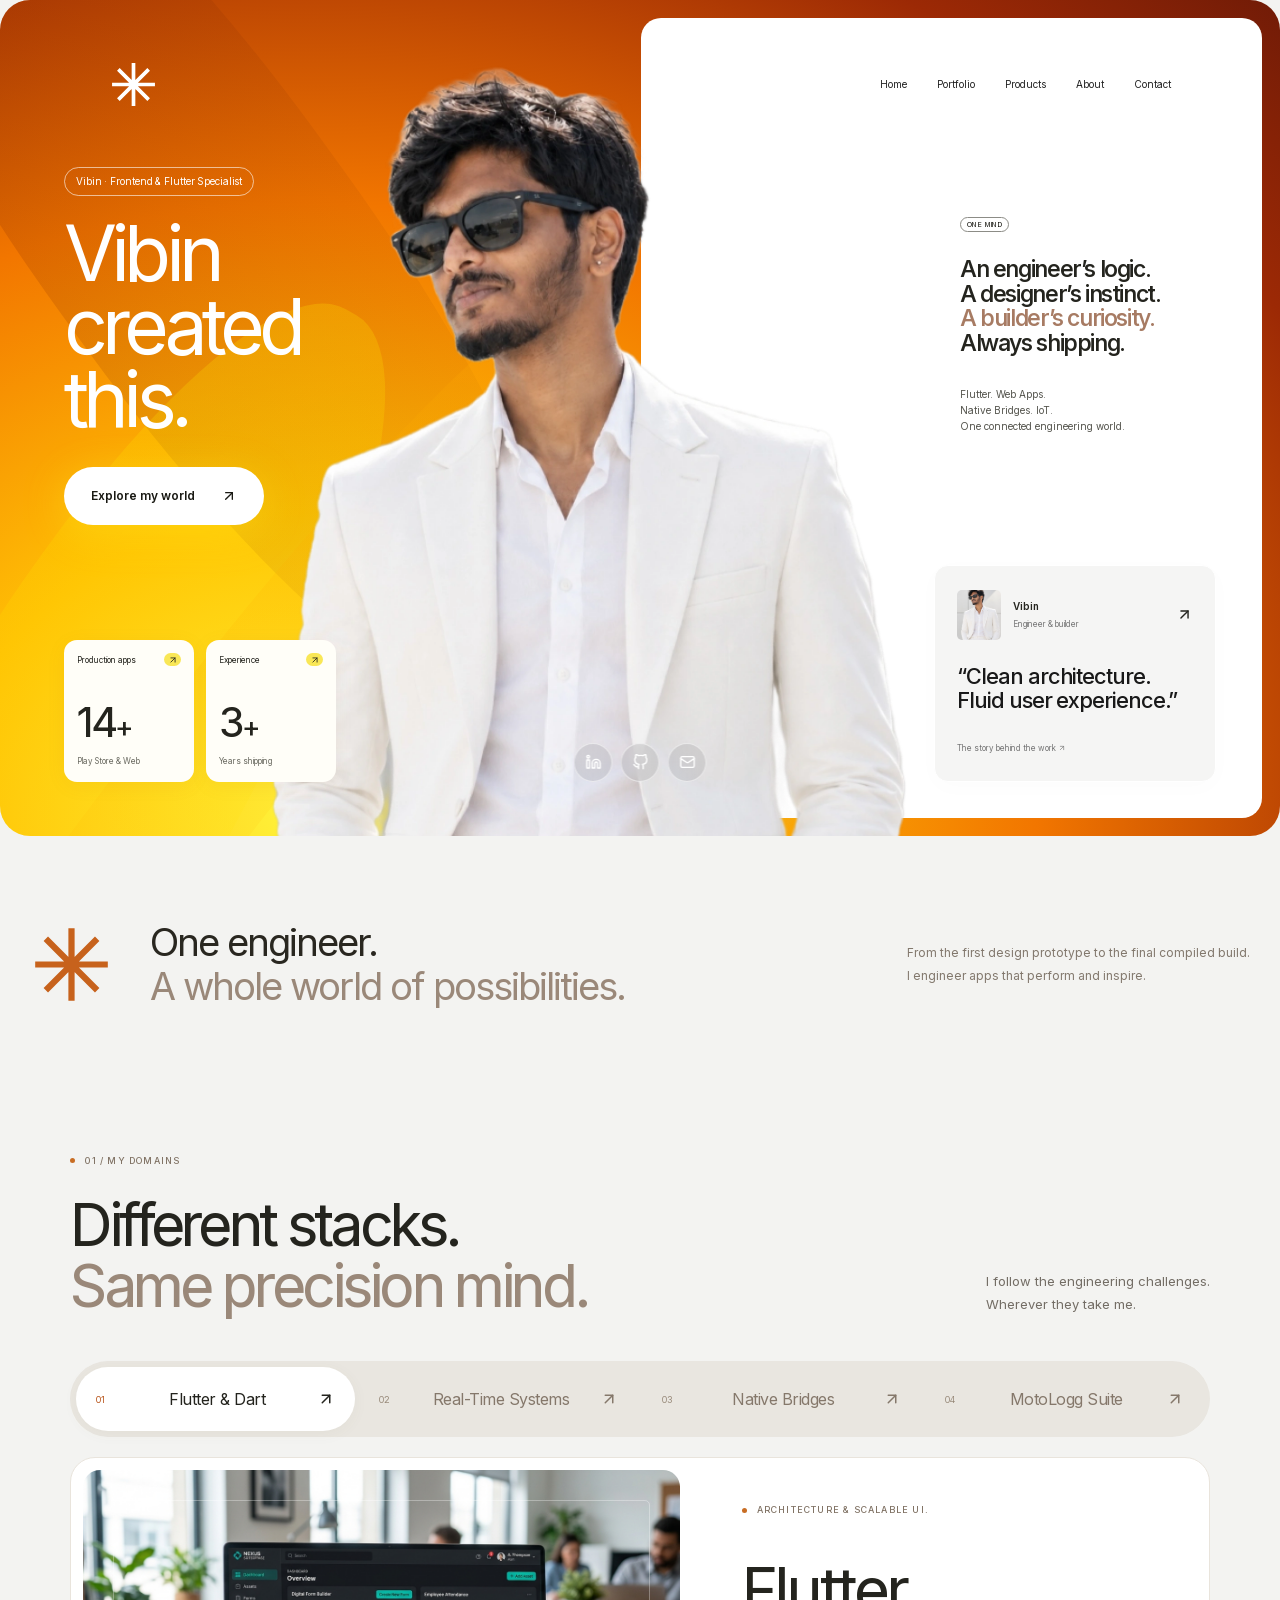
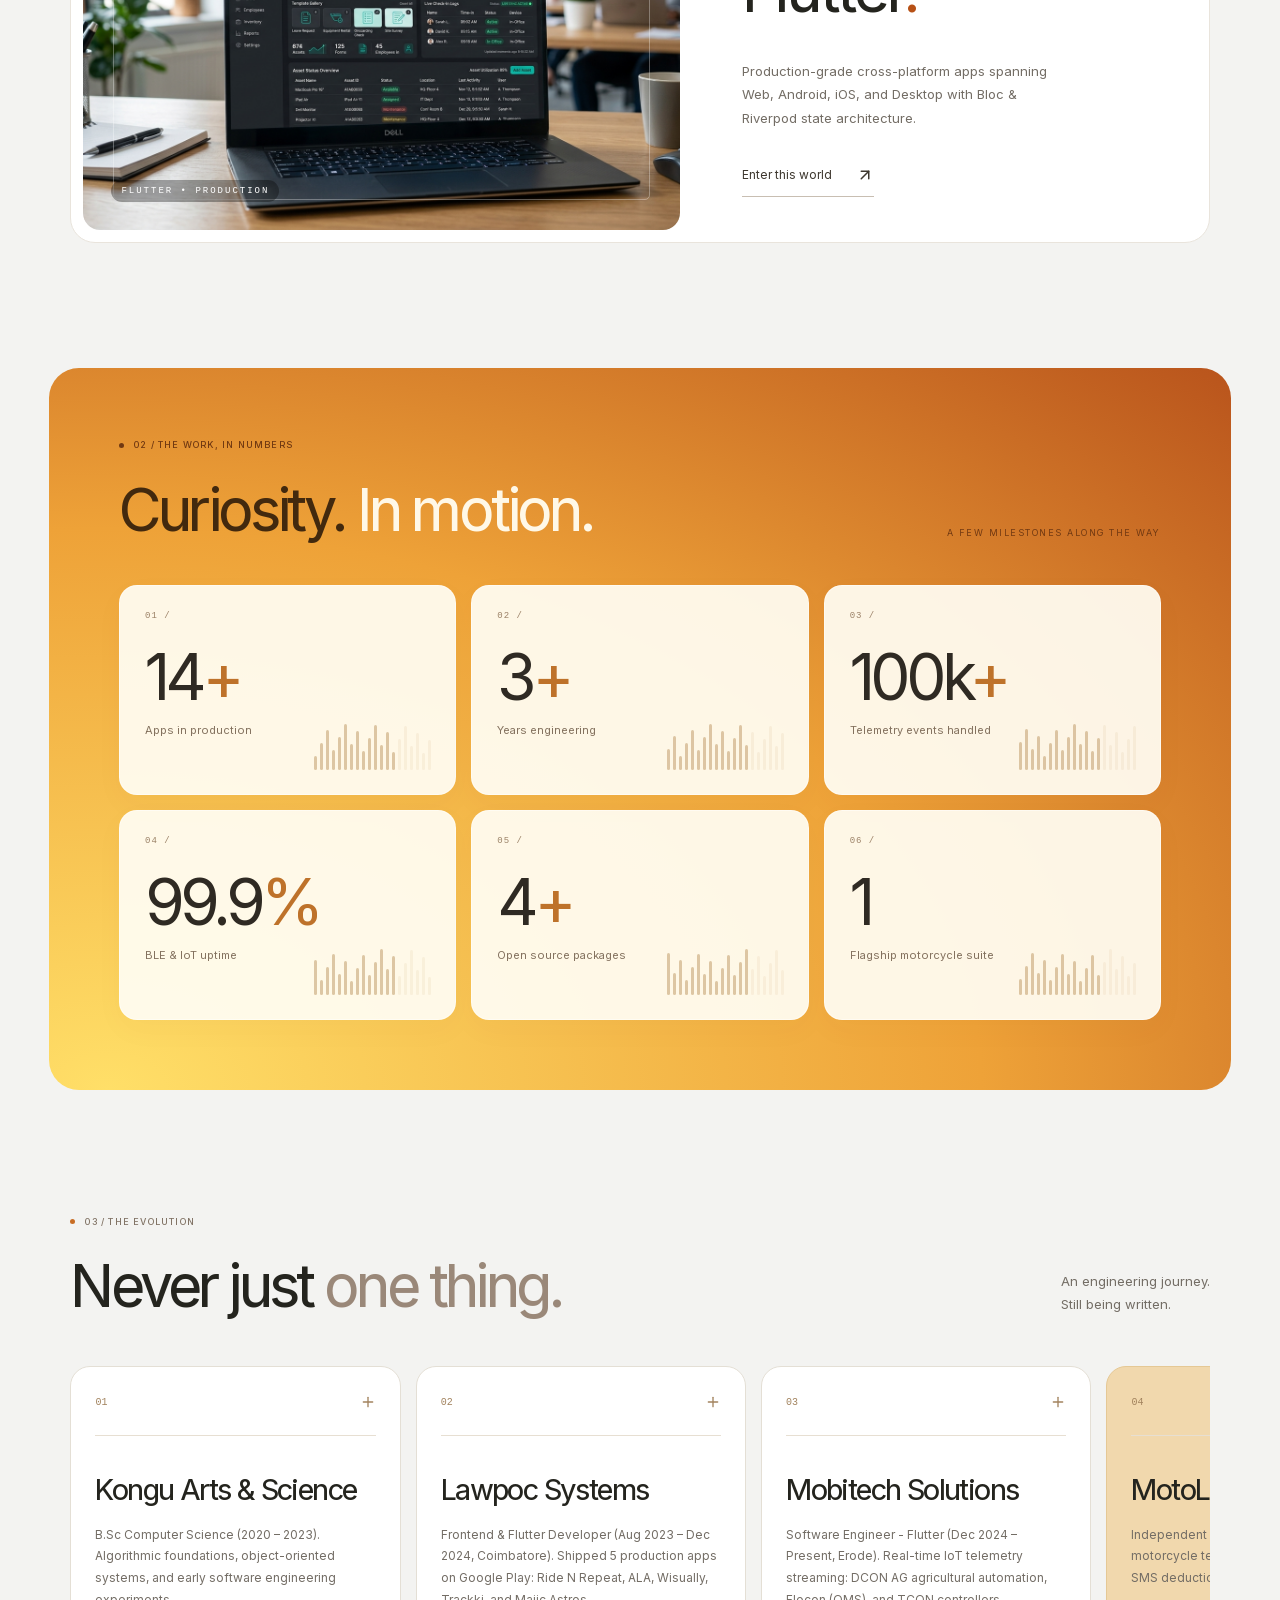
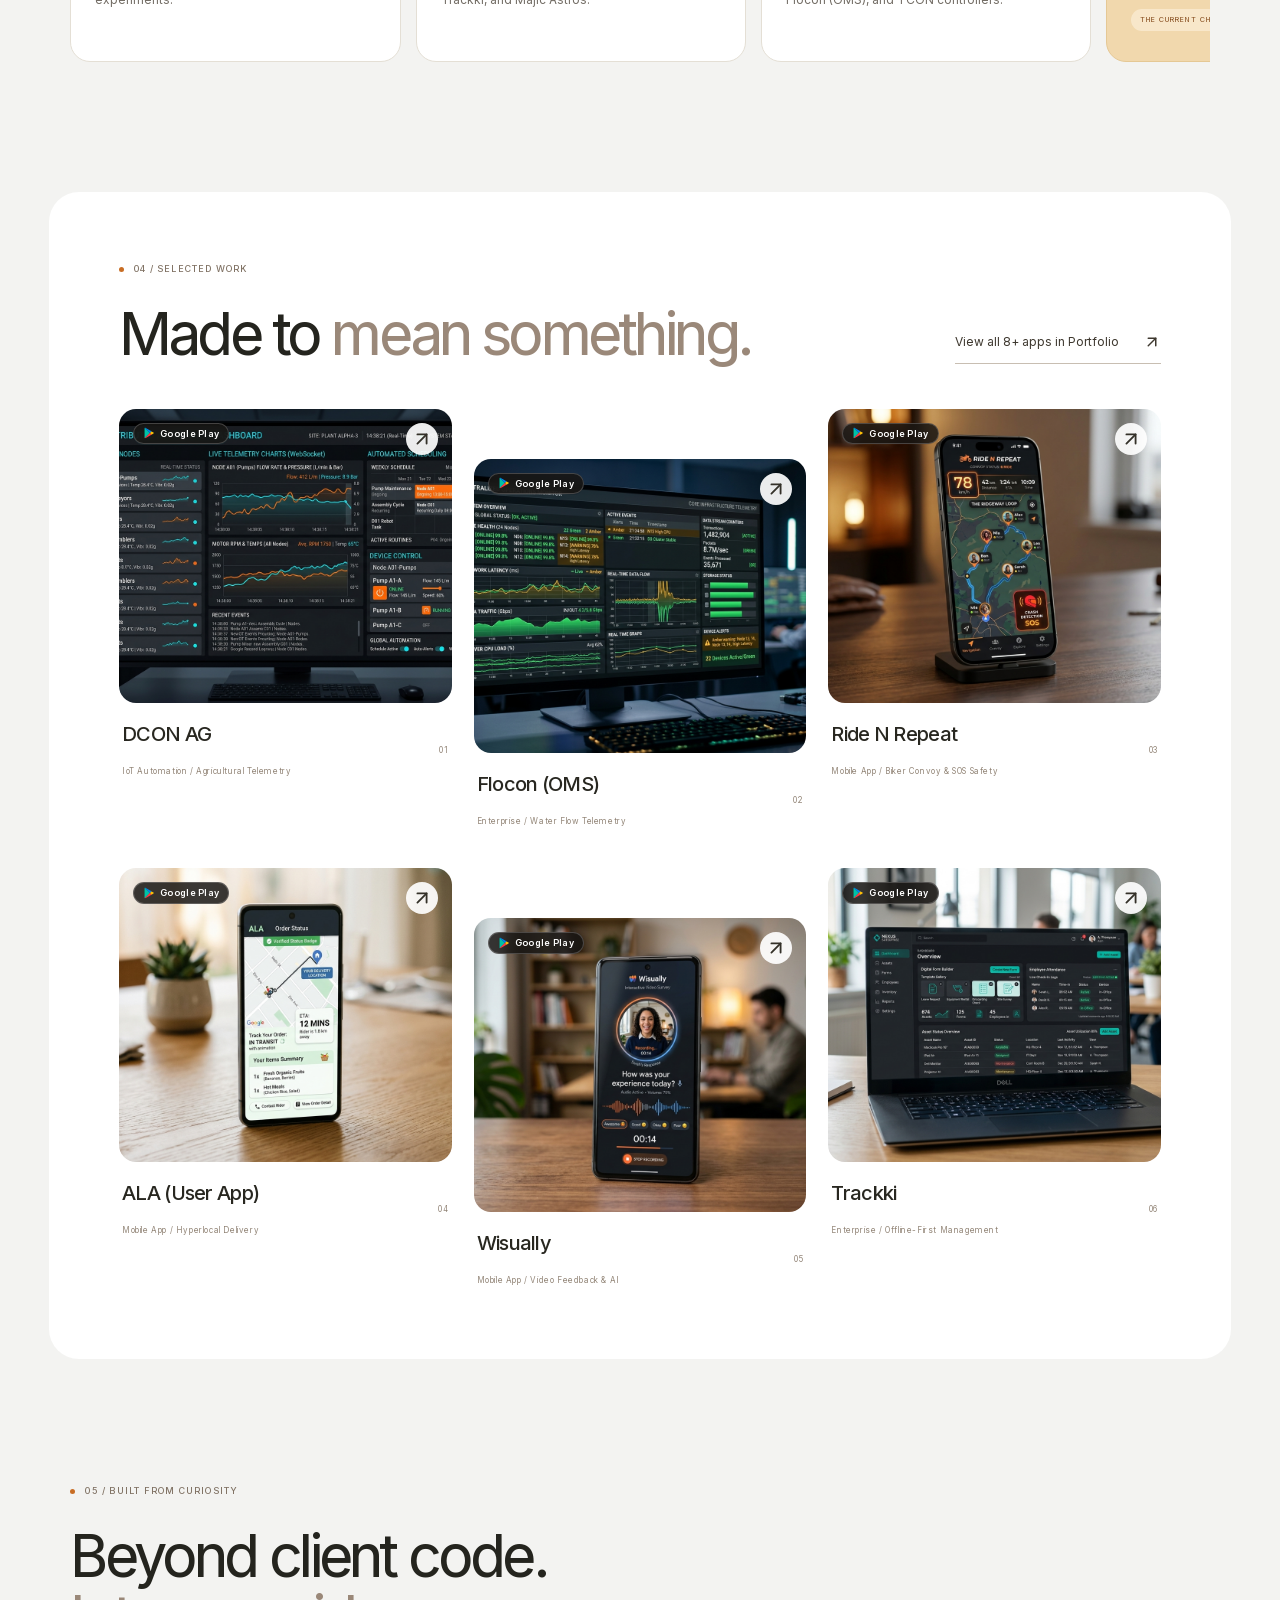
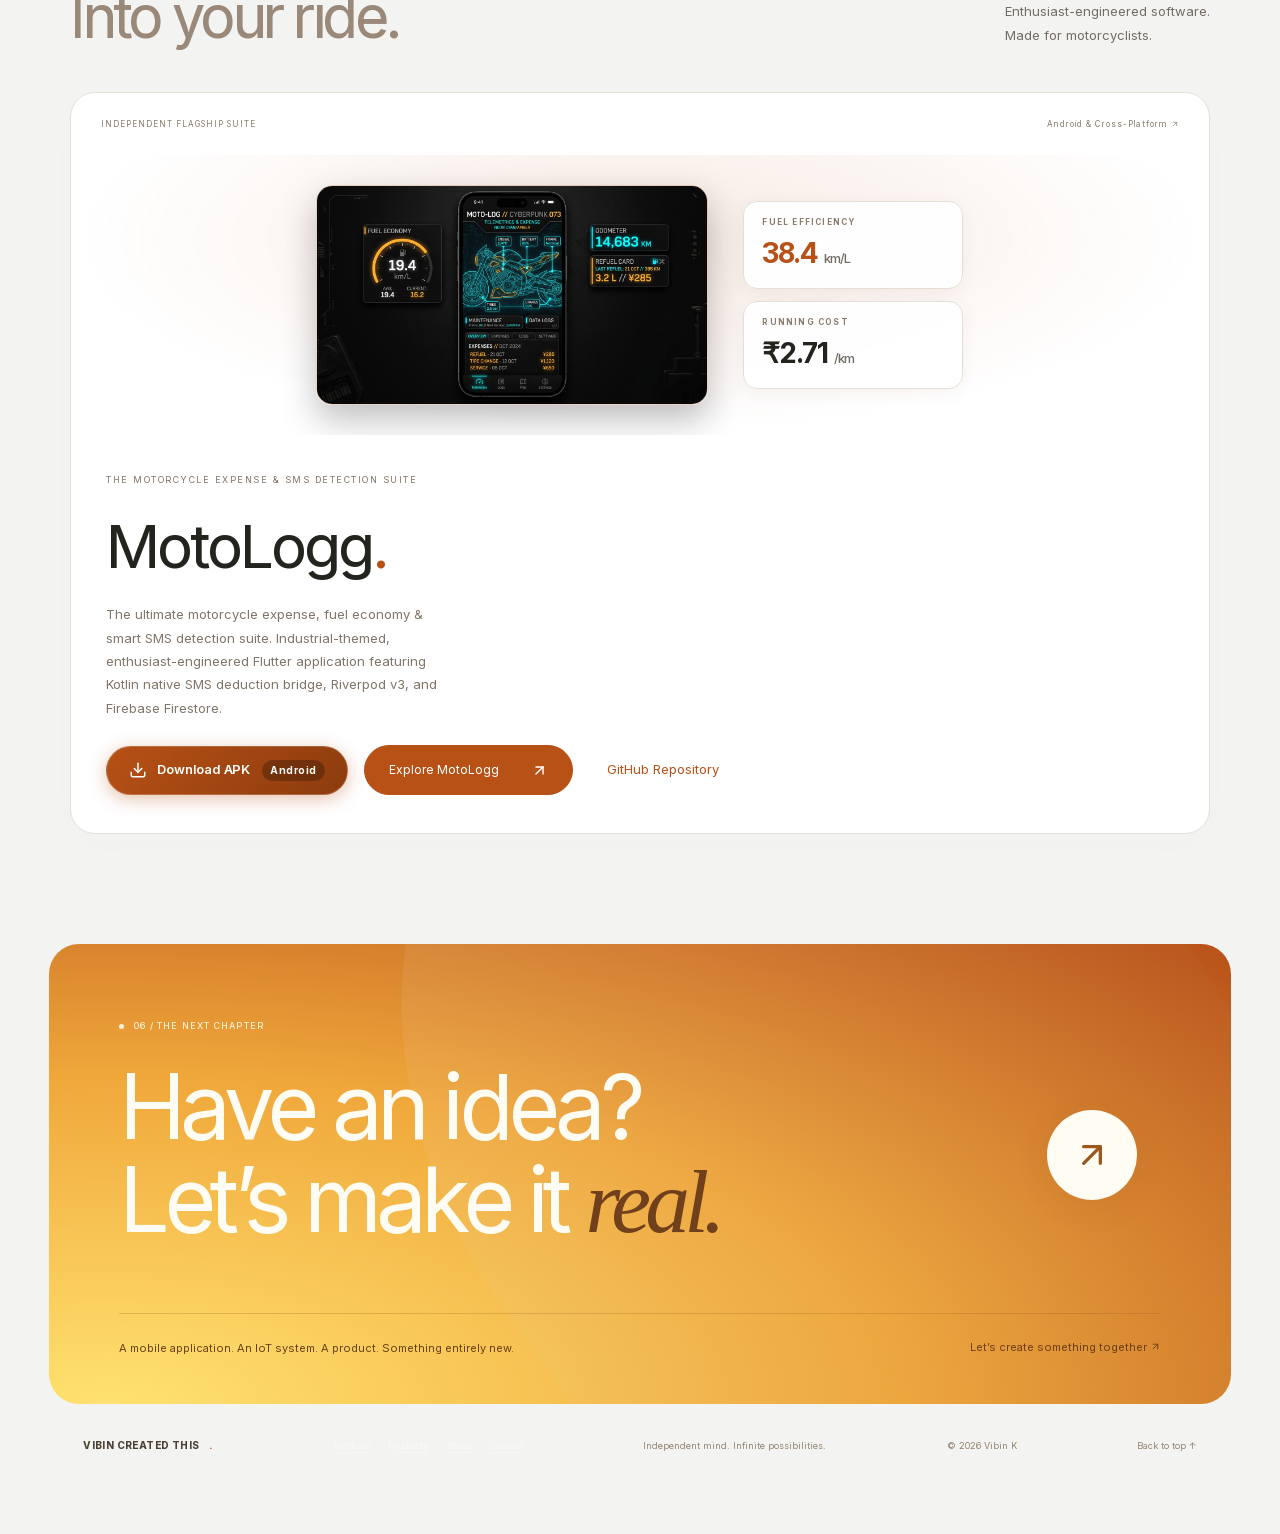
==== commit 8bb9f29d: "apk_added" ====
--- a/index.html
+++ b/index.html
@@ -420,9 +420,14 @@
                 <span class="small-note">THE MOTORCYCLE EXPENSE &amp; SMS DETECTION SUITE</span>
                 <h3>MotoLogg<span class="red">.</span></h3>
                 <p>The ultimate motorcycle expense, fuel economy &amp; smart SMS detection suite. Industrial-themed, enthusiast-engineered Flutter application featuring Kotlin native SMS deduction bridge, Riverpod v3, and Firebase Firestore.</p>
-                <div style="display: flex; align-items: center; gap: 20px; flex-wrap: wrap;">
+                <div style="display: flex; align-items: center; gap: 16px; flex-wrap: wrap;">
+                  <a class="button-apk" href="https://github.com/VIBINK0/moto_logg/releases/latest/download/motologg.apk" target="_blank" rel="noopener noreferrer" title="Download Android APK">
+                    <svg xmlns="http://www.w3.org/2000/svg" width="18" height="18" viewBox="0 0 24 24" fill="none" stroke="currentColor" stroke-width="2" stroke-linecap="round" stroke-linejoin="round"><path d="M21 15v4a2 2 0 0 1-2 2H5a2 2 0 0 1-2-2v-4"></path><polyline points="7 10 12 15 17 10"></polyline><line x1="12" y1="15" x2="12" y2="3"></line></svg>
+                    <span>Download APK</span>
+                    <span class="apk-meta-badge">Android</span>
+                  </a>
                   <a class="button button-red" href="products.html">Explore MotoLogg <svg xmlns="http://www.w3.org/2000/svg" width="17" height="17" viewBox="0 0 24 24" fill="none" stroke="currentColor" stroke-width="2" stroke-linecap="round" stroke-linejoin="round" class="lucide lucide-arrow-up-right"><path d="M7 7h10v10"></path><path d="M7 17 17 7"></path></svg></a>
-                  <a class="product-secondary-link" href="https://github.com/vibink/motologg" target="_blank" rel="noreferrer" style="color: #b75116;">GitHub Repository</a>
+                  <a class="product-secondary-link" href="https://github.com/VIBINK0/moto_logg" target="_blank" rel="noreferrer" style="color: #b75116;">GitHub Repository</a>
                 </div>
               </div>
             </article>
--- a/css/vibink.css
+++ b/css/vibink.css
@@ -166,3 +166,93 @@
   margin-top: 24px;
   align-items: center;
 }
+
+/* APK Direct Download Buttons & Cards */
+.button-apk {
+  display: inline-flex;
+  align-items: center;
+  gap: 10px;
+  background: linear-gradient(135deg, #b75116 0%, #8c3b0d 100%);
+  color: #ffffff !important;
+  border: 1px solid rgba(255, 255, 255, 0.2);
+  border-radius: 30px;
+  padding: 13px 22px;
+  font-size: 13px;
+  font-weight: 600;
+  letter-spacing: -0.2px;
+  transition: all 0.25s ease;
+  box-shadow: 0 4px 18px rgba(183, 81, 22, 0.35);
+  text-decoration: none;
+  cursor: pointer;
+}
+
+.button-apk:hover {
+  background: linear-gradient(135deg, #ca591a 0%, #9e4310 100%);
+  transform: translateY(-2px);
+  box-shadow: 0 6px 24px rgba(183, 81, 22, 0.45);
+  color: #ffffff !important;
+}
+
+.button-apk svg {
+  flex-shrink: 0;
+}
+
+.button-apk .apk-meta-badge {
+  background: rgba(0, 0, 0, 0.25);
+  padding: 3px 8px;
+  border-radius: 20px;
+  font-size: 10px;
+  font-weight: 700;
+  letter-spacing: 0.5px;
+  margin-left: 2px;
+}
+
+.apk-download-card {
+  background: #1e1b18;
+  border: 1px solid #363028;
+  border-radius: 24px;
+  padding: 32px;
+  color: #f7f3ee;
+  display: grid;
+  grid-template-columns: 1fr auto;
+  gap: 28px;
+  align-items: center;
+  margin: 35px 0 20px 0;
+  box-shadow: 0 16px 45px rgba(0, 0, 0, 0.18);
+}
+
+@media (max-width: 768px) {
+  .apk-download-card {
+    grid-template-columns: 1fr;
+    padding: 24px;
+    gap: 20px;
+  }
+}
+
+.apk-download-card .apk-title {
+  font-size: 22px;
+  font-weight: 700;
+  letter-spacing: -0.5px;
+  color: #ffffff;
+  margin-bottom: 8px;
+  display: flex;
+  align-items: center;
+  gap: 10px;
+}
+
+.apk-download-card .apk-specs {
+  display: flex;
+  flex-wrap: wrap;
+  gap: 10px;
+  font-size: 11px;
+  color: #bfaea0;
+  margin-top: 12px;
+}
+
+.apk-download-card .apk-specs span {
+  background: rgba(255, 255, 255, 0.08);
+  border: 1px solid rgba(255, 255, 255, 0.1);
+  padding: 4px 10px;
+  border-radius: 6px;
+}
+
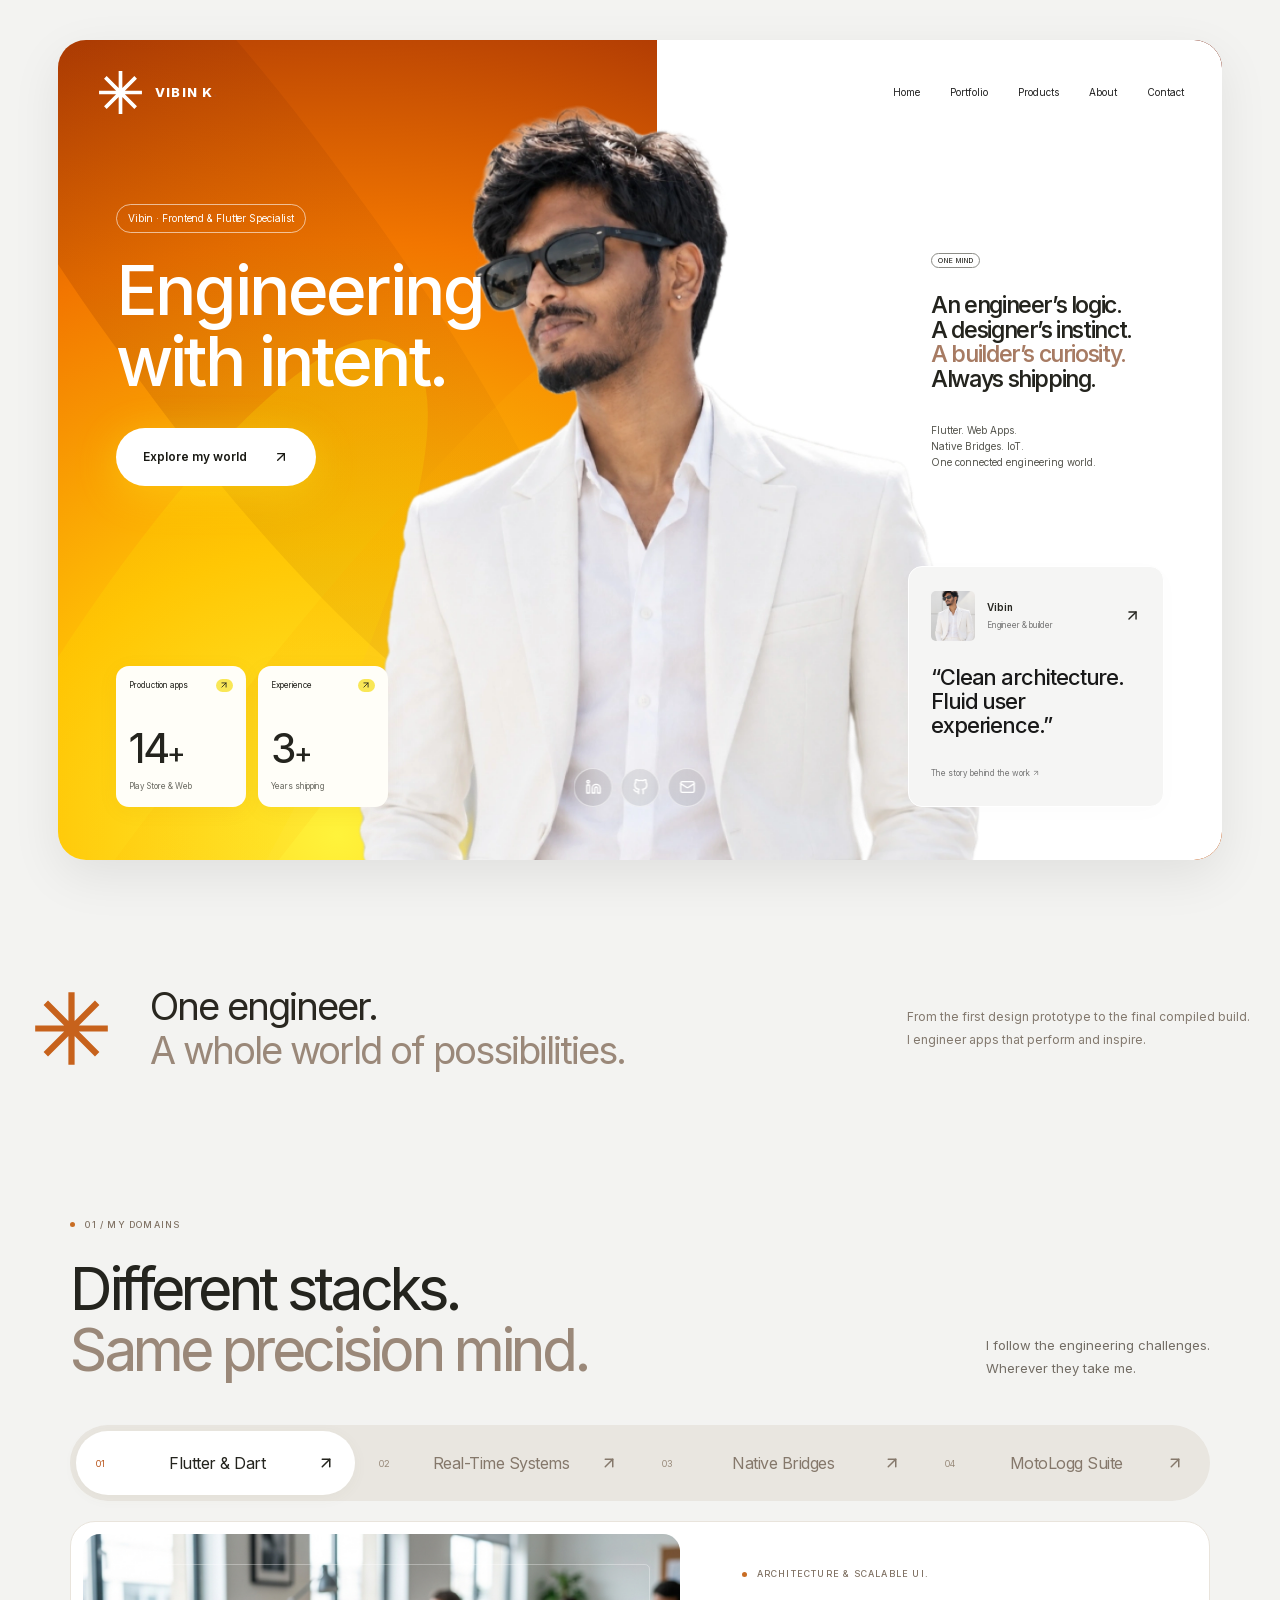
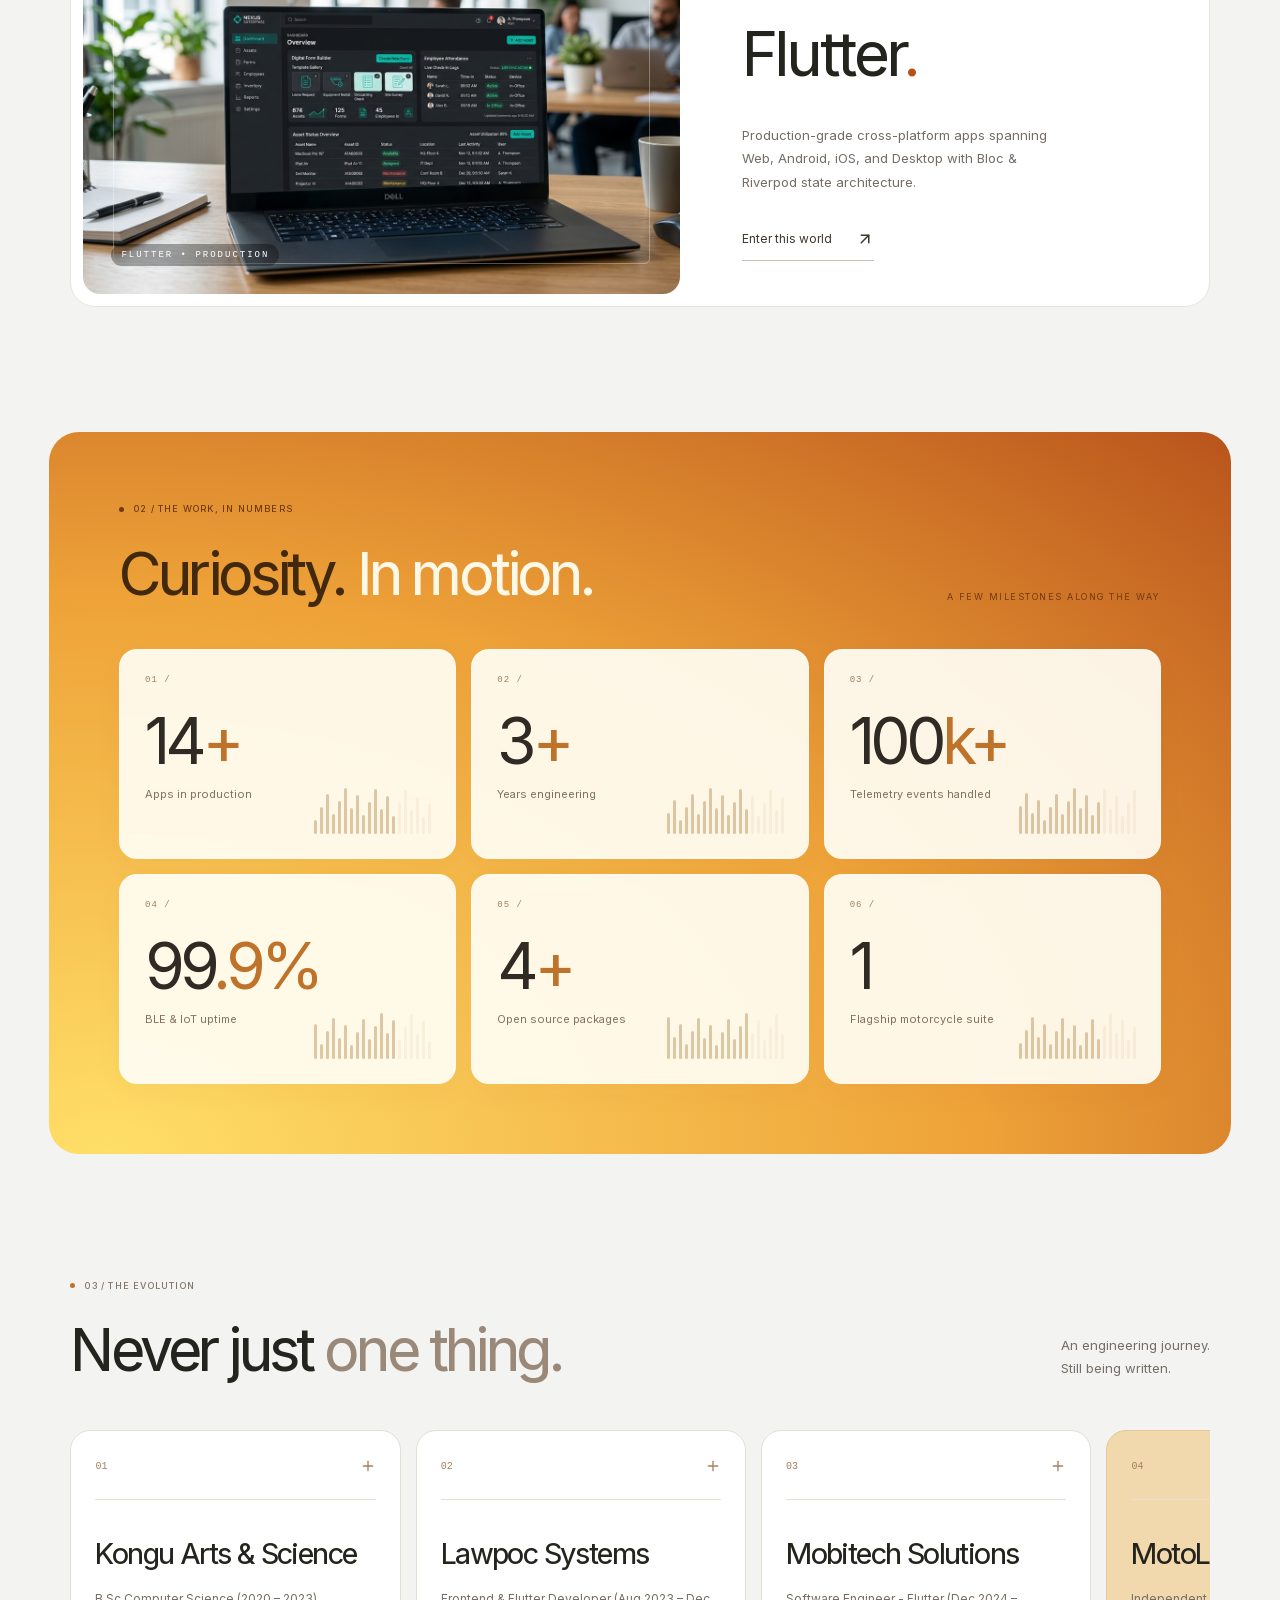
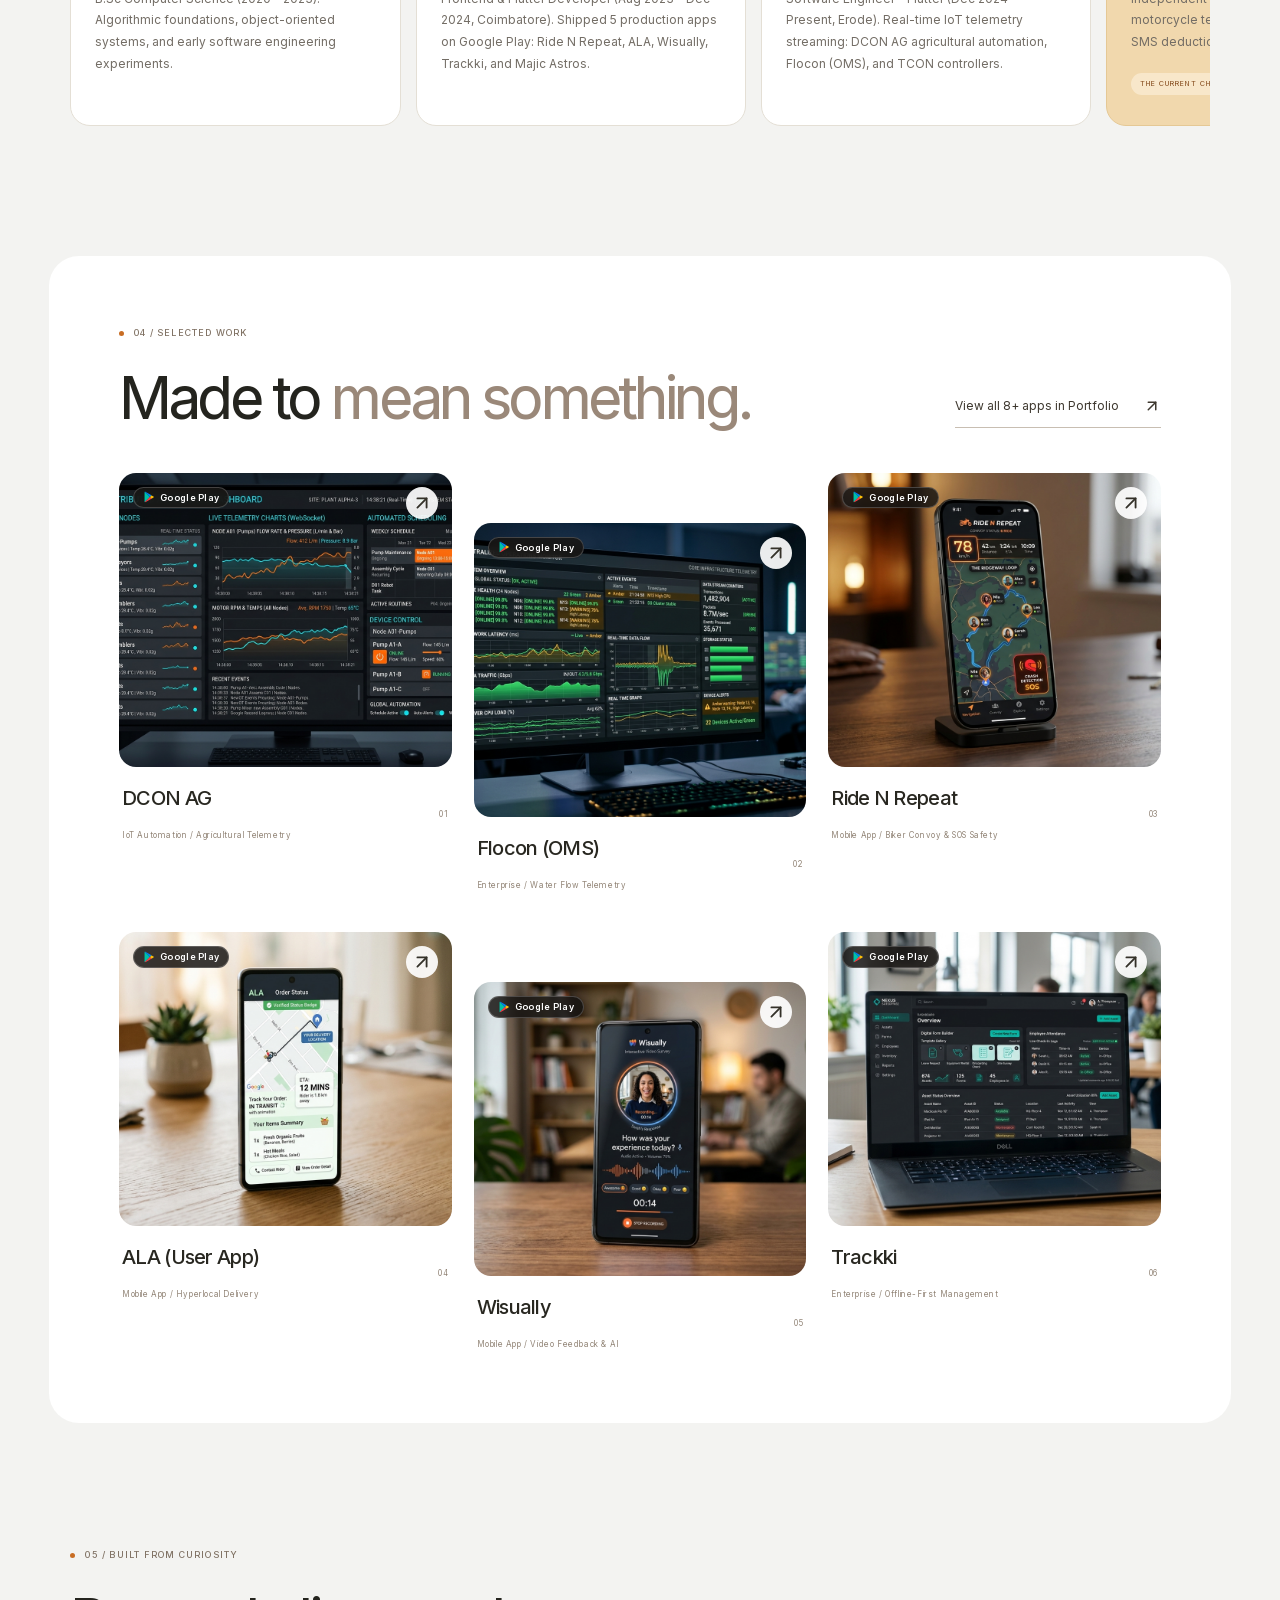
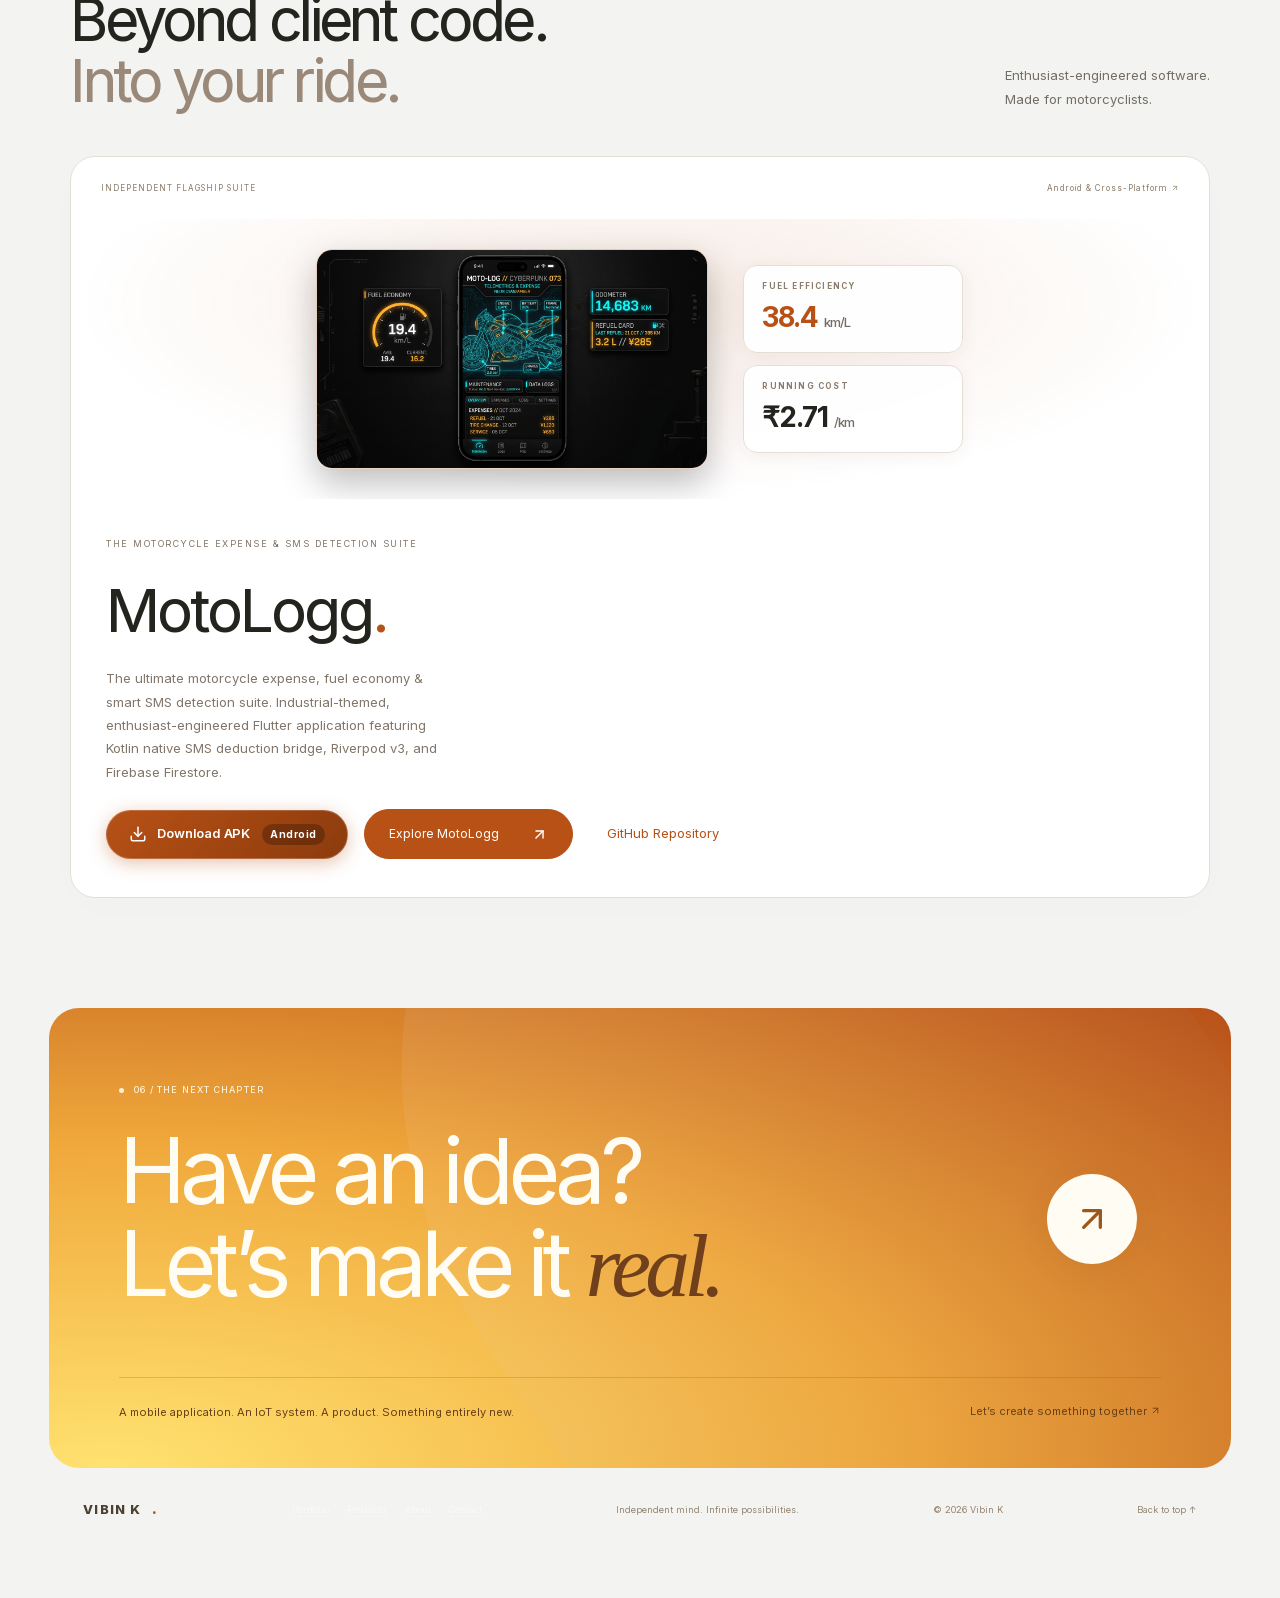
==== commit f5171727: "text correction" ====
--- a/index.html
+++ b/index.html
@@ -7,7 +7,7 @@
   <link rel="stylesheet" href="css/base.css"/>
   <link rel="stylesheet" href="css/editorial.css"/>
   <link rel="stylesheet" href="css/vibink.css"/>
-  <title>Vibin Created This | Frontend Engineer &amp; Flutter Specialist</title>
+  <title>Vibin K | Frontend Engineer &amp; Flutter Specialist</title>
   <meta name="description" content="Frontend Engineer and Flutter Specialist with 3+ years experience building production applications, IoT telemetry platforms, and MOTO LOGG."/>
   <meta name="theme-color" content="#f3f3f1"/>
   <link rel="shortcut icon" href="favicon.ico"/>
@@ -22,13 +22,13 @@
     <a class="skip-link" href="#main">Skip to content</a>
 
     <header class="hub-nav editorial-nav">
-      <a class="wordmark" aria-label="Vibin Created This home" href="index.html">
+      <a class="wordmark" aria-label="Vibin K home" href="index.html">
         <span class="brand-symbol">
           <svg width="1em" height="1em" viewBox="0 0 32 32" fill="none" aria-hidden="true" focusable="false">
             <path d="M16 2v28M2 16h28M6.1 6.1l19.8 19.8M6.1 25.9L25.9 6.1" stroke="currentColor" stroke-width="2.4"></path>
           </svg>
         </span>
-        <span>VIBIN<br/>CREATED THIS<span class="red">.</span></span>
+        <span>VIBIN K<span class="red">.</span></span>
       </a>
 
       <nav aria-label="Main navigation" class="">
@@ -62,9 +62,8 @@
             <div class="editorial-intro">
               <span class="editorial-pill">Vibin · Frontend &amp; Flutter Specialist</span>
               <h1>
-                <span class="editorial-title-line">Vibin</span>
-                <span class="editorial-title-line">created</span>
-                <span class="editorial-title-line">this.</span>
+                <span class="editorial-title-line">Engineering</span>
+                <span class="editorial-title-line">with intent.</span>
               </h1>
               <a class="editorial-button" href="portfolio.html">
                 Explore my world 
@@ -450,7 +449,7 @@
     </main>
 
     <footer class="hub-footer">
-      <a class="wordmark" href="index.html">VIBIN CREATED THIS<span class="red">.</span></a>
+      <a class="wordmark" href="index.html">VIBIN K<span class="red">.</span></a>
       <nav class="hub-footer-links" aria-label="More">
         <a href="portfolio.html">Portfolio</a>
         <a href="products.html">Products</a>
--- a/css/vibink.css
+++ b/css/vibink.css
@@ -256,3 +256,149 @@
   border-radius: 6px;
 }
 
+/* ==========================================================================
+   Brand Wordmark: VIBIN K. (Minimalist & Bold)
+   ========================================================================== */
+:where(.hub) .wordmark {
+  font-size: 13px !important;
+  font-weight: 800 !important;
+  letter-spacing: 1.2px !important;
+  line-height: 1 !important;
+  display: inline-flex !important;
+  align-items: center !important;
+  gap: 10px !important;
+  text-transform: uppercase !important;
+}
+
+:where(.hub) .wordmark .brand-symbol {
+  display: inline-flex;
+  align-items: center;
+  justify-content: center;
+}
+
+:where(.hub) .wordmark .red {
+  color: var(--red, #b75116);
+  font-weight: 900;
+}
+
+/* Ensure wordmark text in transparent editorial header is visible and sharp */
+:where(.hub) .editorial-nav .wordmark {
+  color: #ffffff;
+}
+
+:where(.hub) .editorial-nav .wordmark > span:last-child {
+  display: inline-block !important;
+  font-size: 13px !important;
+  font-weight: 800 !important;
+  letter-spacing: 1.2px !important;
+}
+
+/* ==========================================================================
+   Modern Editorial Framed Hero (Rounded Corners with Extra Padding to All Sides)
+   ========================================================================== */
+:where(.hub) .editorial-hero {
+  padding: 40px 4.5% !important; /* Extra padding to all sides */
+  min-height: 100svh !important;
+  background: var(--paper, #f3f3f1) !important;
+  display: flex !important;
+  align-items: center !important;
+  box-sizing: border-box !important;
+}
+
+:where(.hub) .editorial-frame {
+  width: 100% !important;
+  height: calc(100svh - 80px) !important;
+  min-height: 680px !important;
+  max-height: 1050px !important;
+  border-radius: 28px !important; /* Smooth modern rounded corners */
+  overflow: hidden !important;
+  box-shadow: 0 16px 50px rgba(0, 0, 0, 0.08) !important;
+}
+
+:where(.hub) .editorial-white-panel {
+  top: 0 !important;
+  right: 0 !important;
+  bottom: 0 !important;
+  border-radius: 0 28px 28px 0 !important; /* Clean matching curve */
+}
+
+:where(.hub) .hub-nav.editorial-nav {
+  top: 68px !important;
+  left: 7.5% !important;
+  right: 7.5% !important;
+}
+
+/* Hero Headline & Typography Refinement */
+.hub .editorial-intro h1 {
+  font-size: clamp(48px, 5.4vw, 84px) !important;
+  font-weight: 500 !important;
+  line-height: 1.02 !important;
+  letter-spacing: -0.04em !important;
+  margin: 22px 0 32px !important;
+}
+
+.hub .editorial-title-line {
+  display: block;
+}
+
+/* Portrait Photo: Positioned with balanced alignment */
+:where(.hub) .editorial-portrait {
+  left: 17.5% !important;
+}
+
+@media (min-width: 701px) and (max-width: 1100px) {
+  :where(.hub) .editorial-portrait {
+    left: 14.5% !important;
+  }
+}
+
+@media (max-width: 768px) {
+  :where(.hub) .editorial-hero {
+    padding: 18px 14px !important; /* Extra padding to all sides on mobile */
+    min-height: 0 !important;
+    display: block !important;
+  }
+  :where(.hub) .editorial-frame {
+    border-radius: 22px !important;
+    height: 920px !important;
+    min-height: 0 !important;
+    overflow: hidden !important;
+  }
+  :where(.hub) .editorial-white-panel {
+    border-radius: 0 0 22px 22px !important;
+    top: auto !important;
+    bottom: 0 !important;
+    left: 0 !important;
+    right: 0 !important;
+  }
+  :where(.hub) .editorial-portrait {
+    left: 11.5% !important;
+  }
+  :where(.hub) .hub-nav.editorial-nav {
+    top: 36px !important;
+    left: 24px !important;
+    right: 24px !important;
+  }
+  :where(.hub) .editorial-intro {
+    left: 6% !important;
+    right: 6% !important;
+    max-width: calc(100% - 12%) !important;
+  }
+  .hub .editorial-intro h1 {
+    font-size: clamp(28px, 7.5vw, 38px) !important;
+    line-height: 1.08 !important;
+    letter-spacing: -0.02em !important;
+    margin: 16px 0 22px !important;
+    word-break: normal !important;
+    overflow-wrap: break-word !important;
+  }
+  .hub .editorial-title-line {
+    display: block !important;
+    white-space: normal !important;
+  }
+}
+
+
+
+
+
